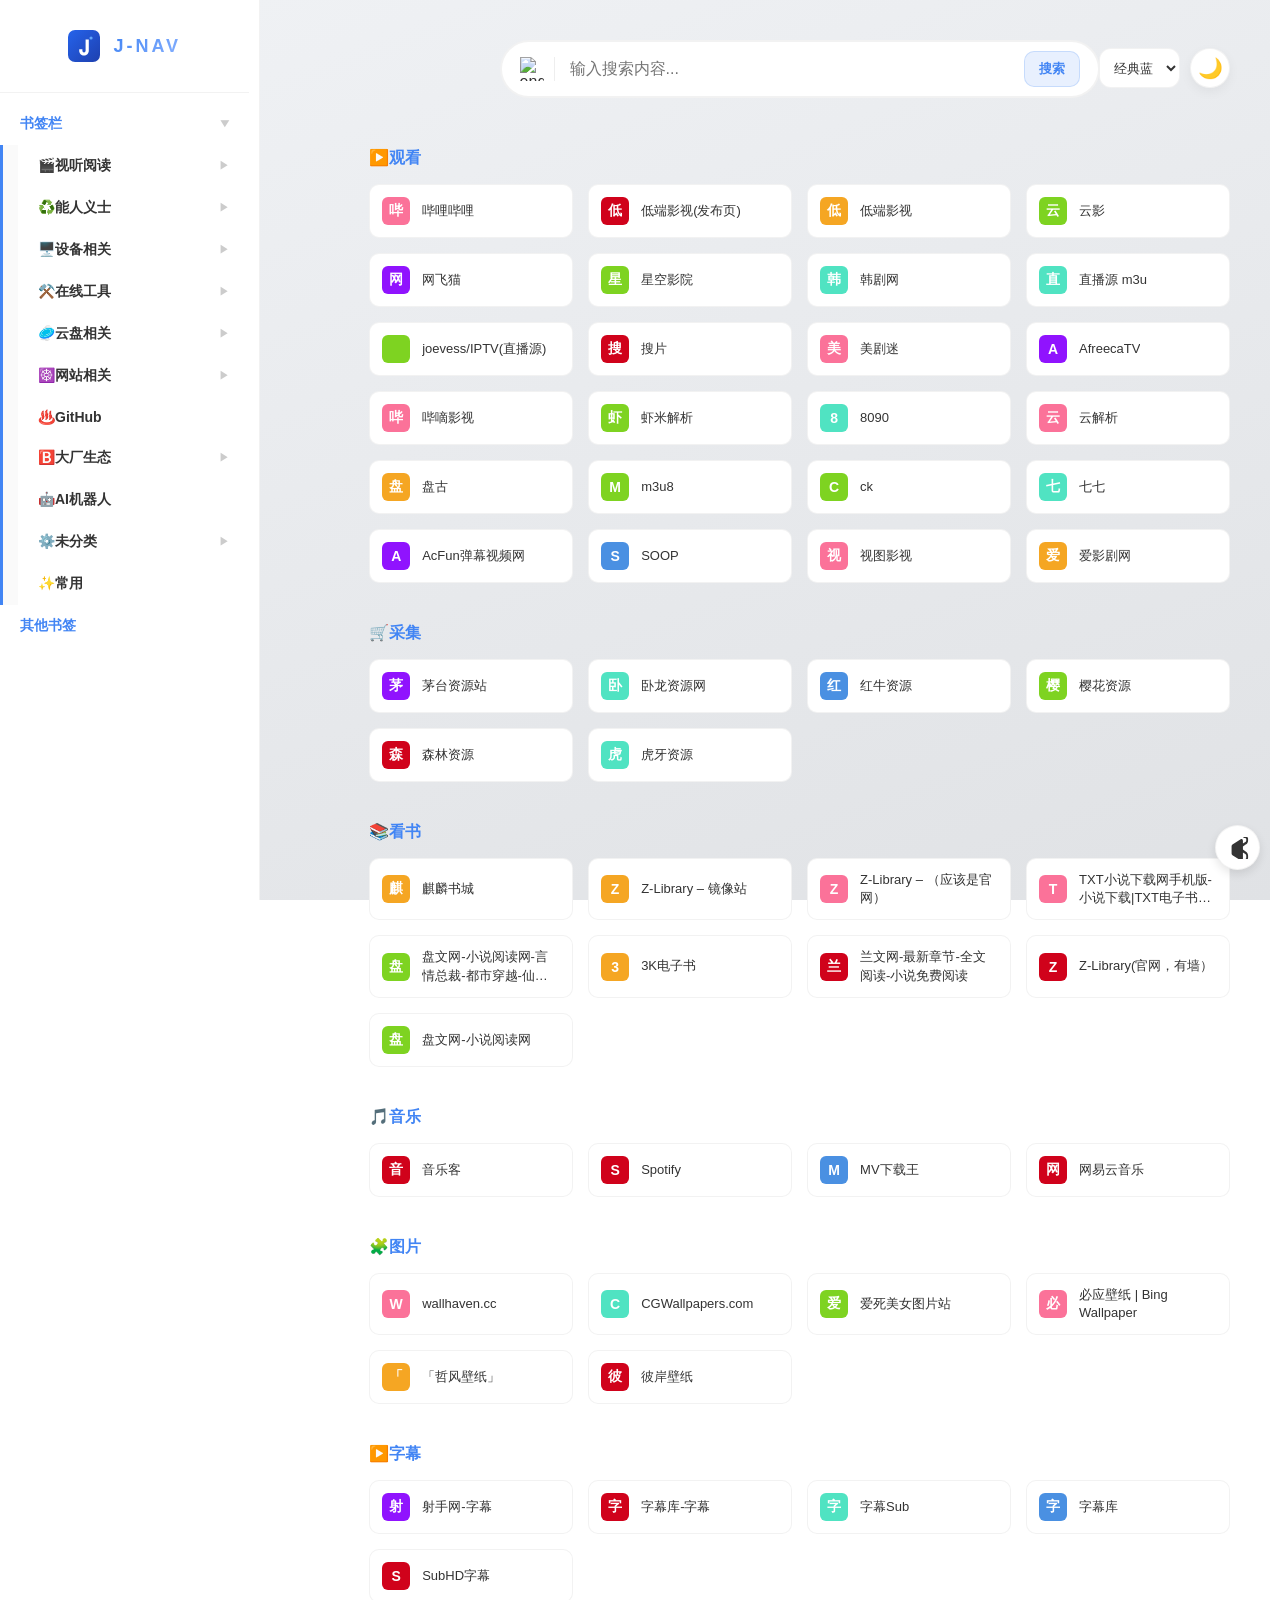
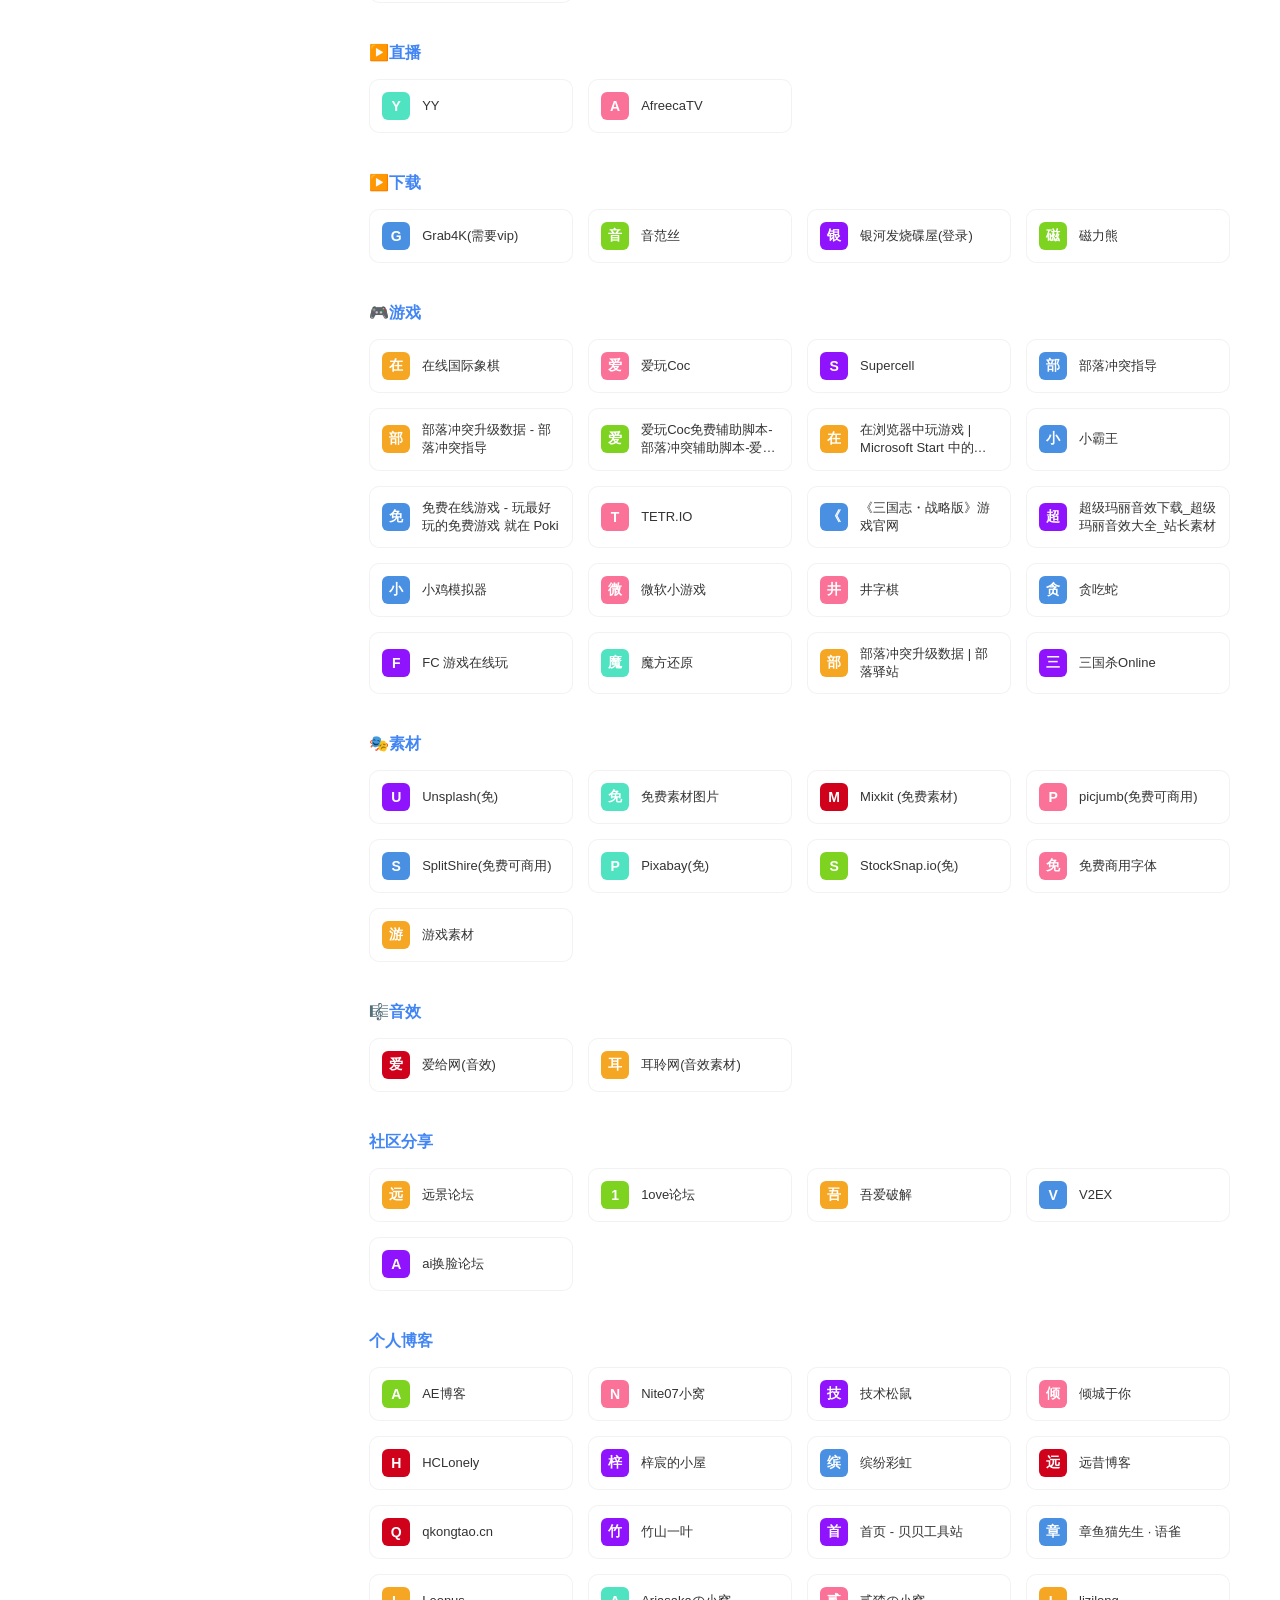
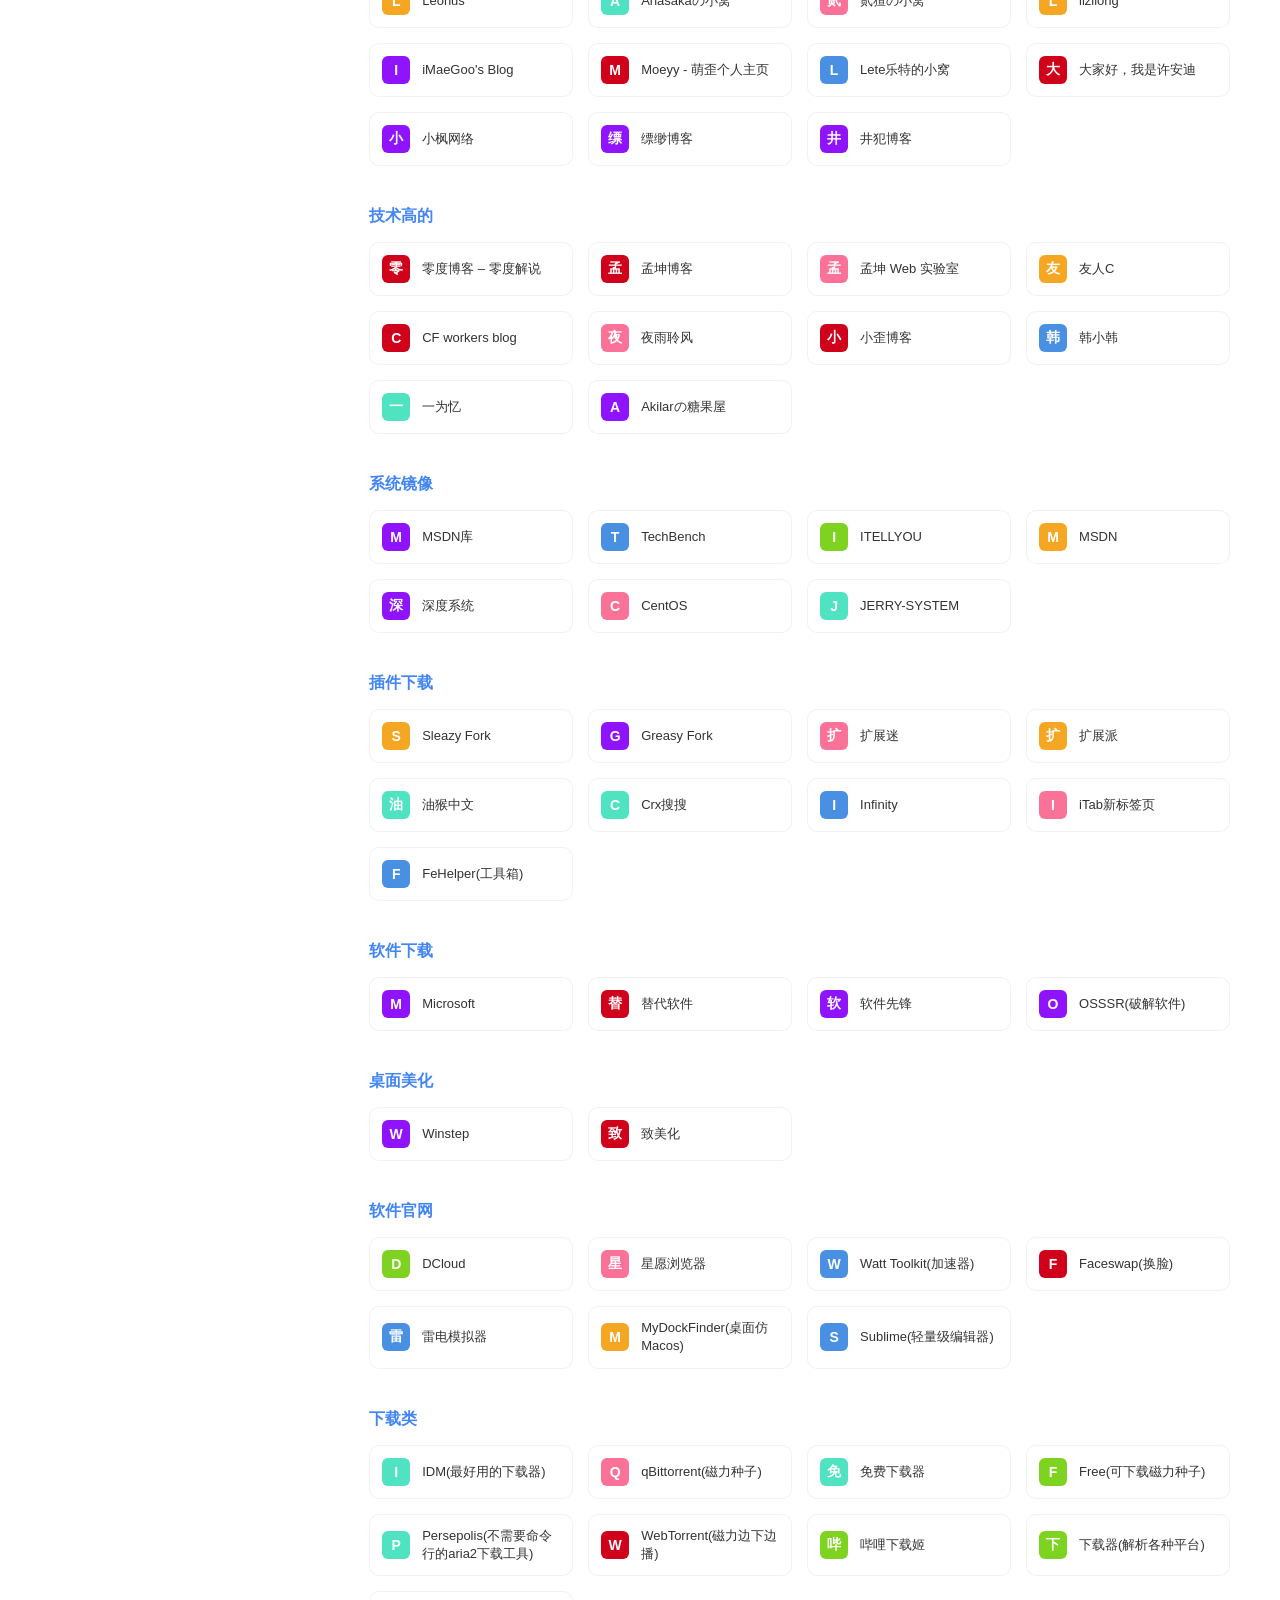
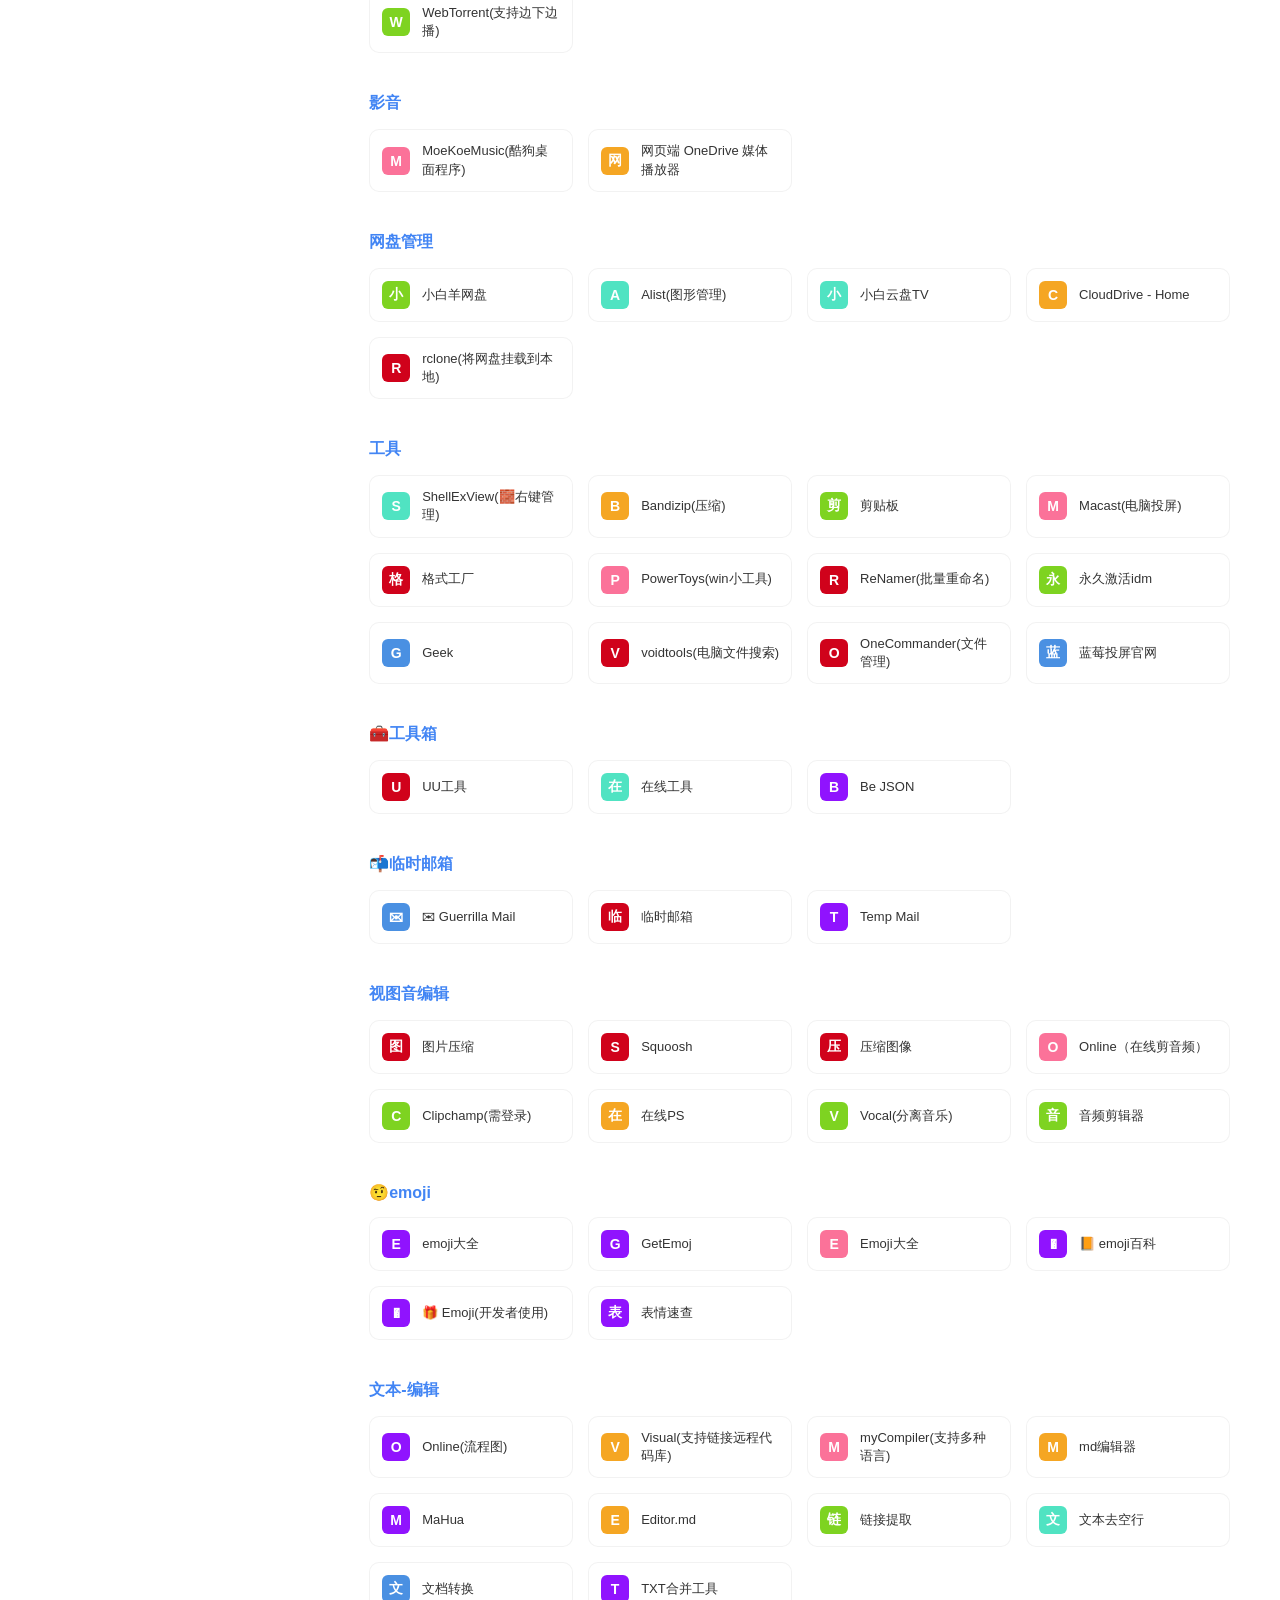
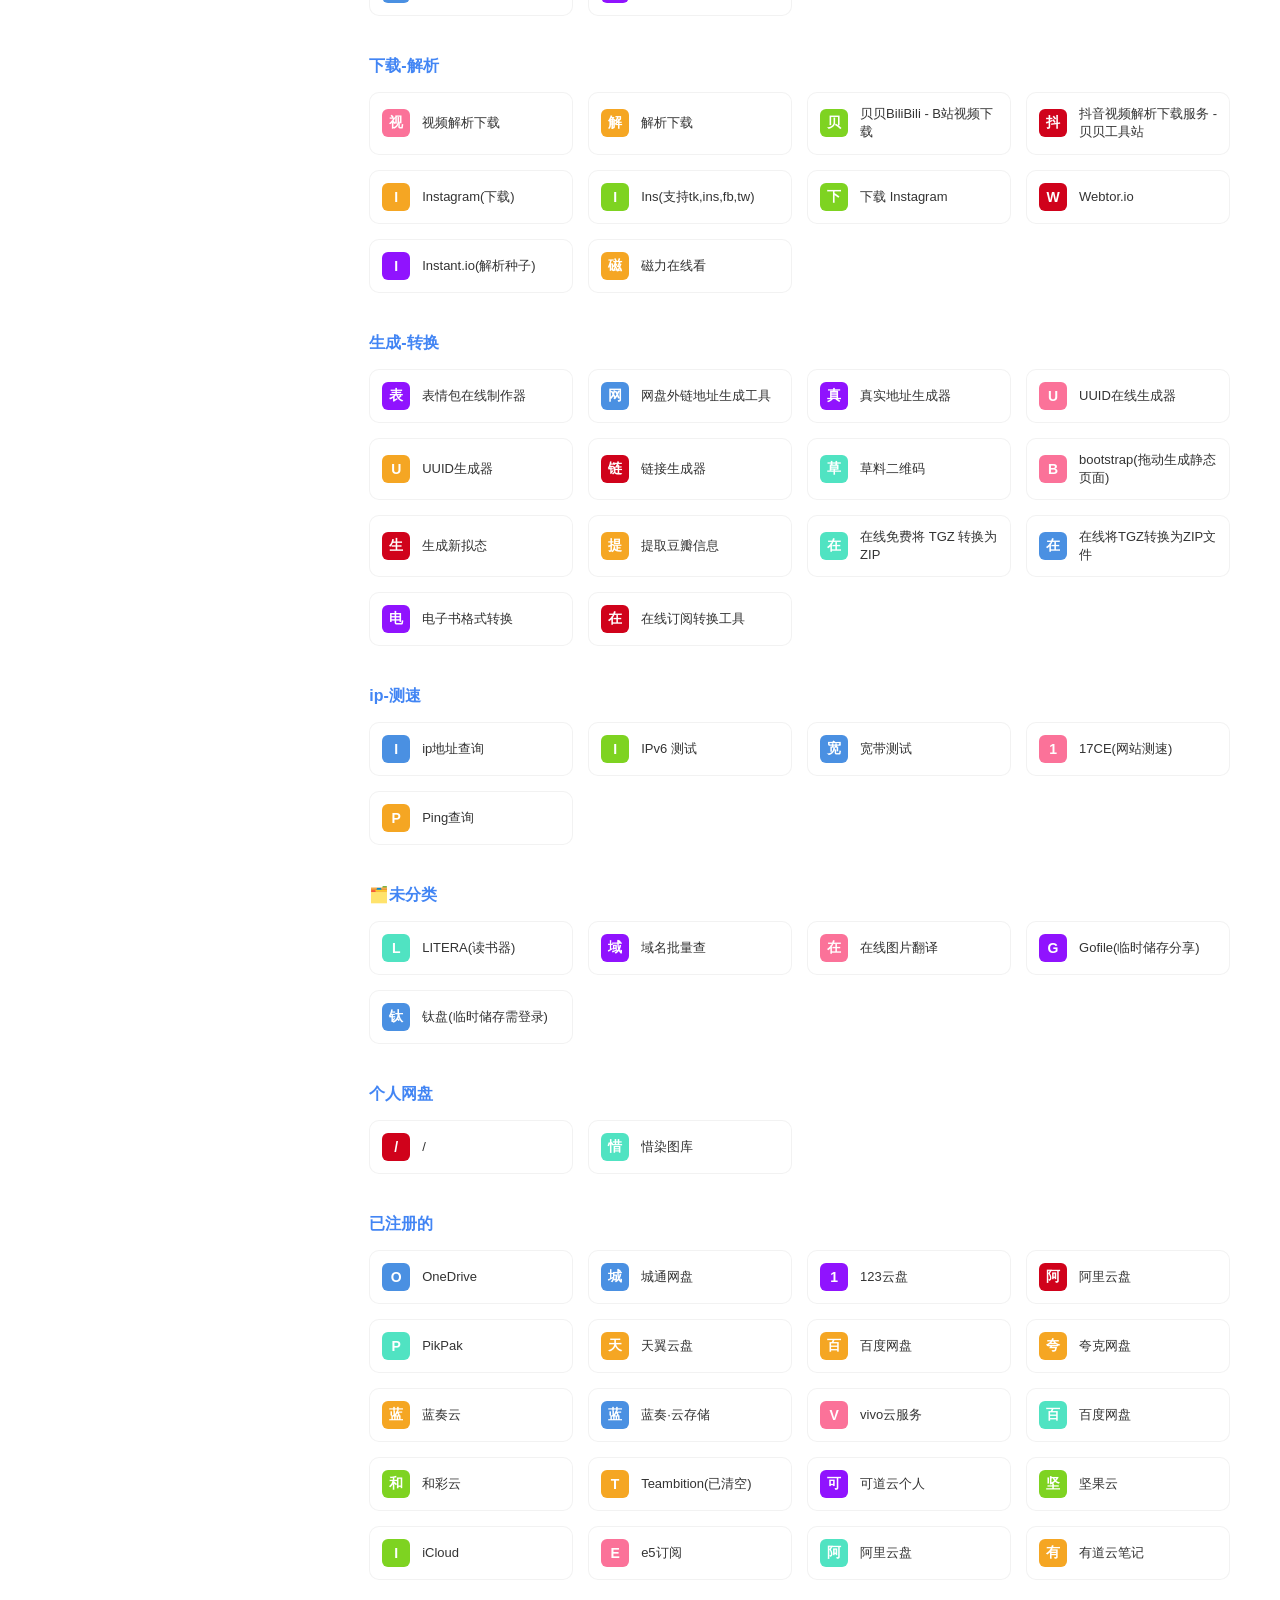
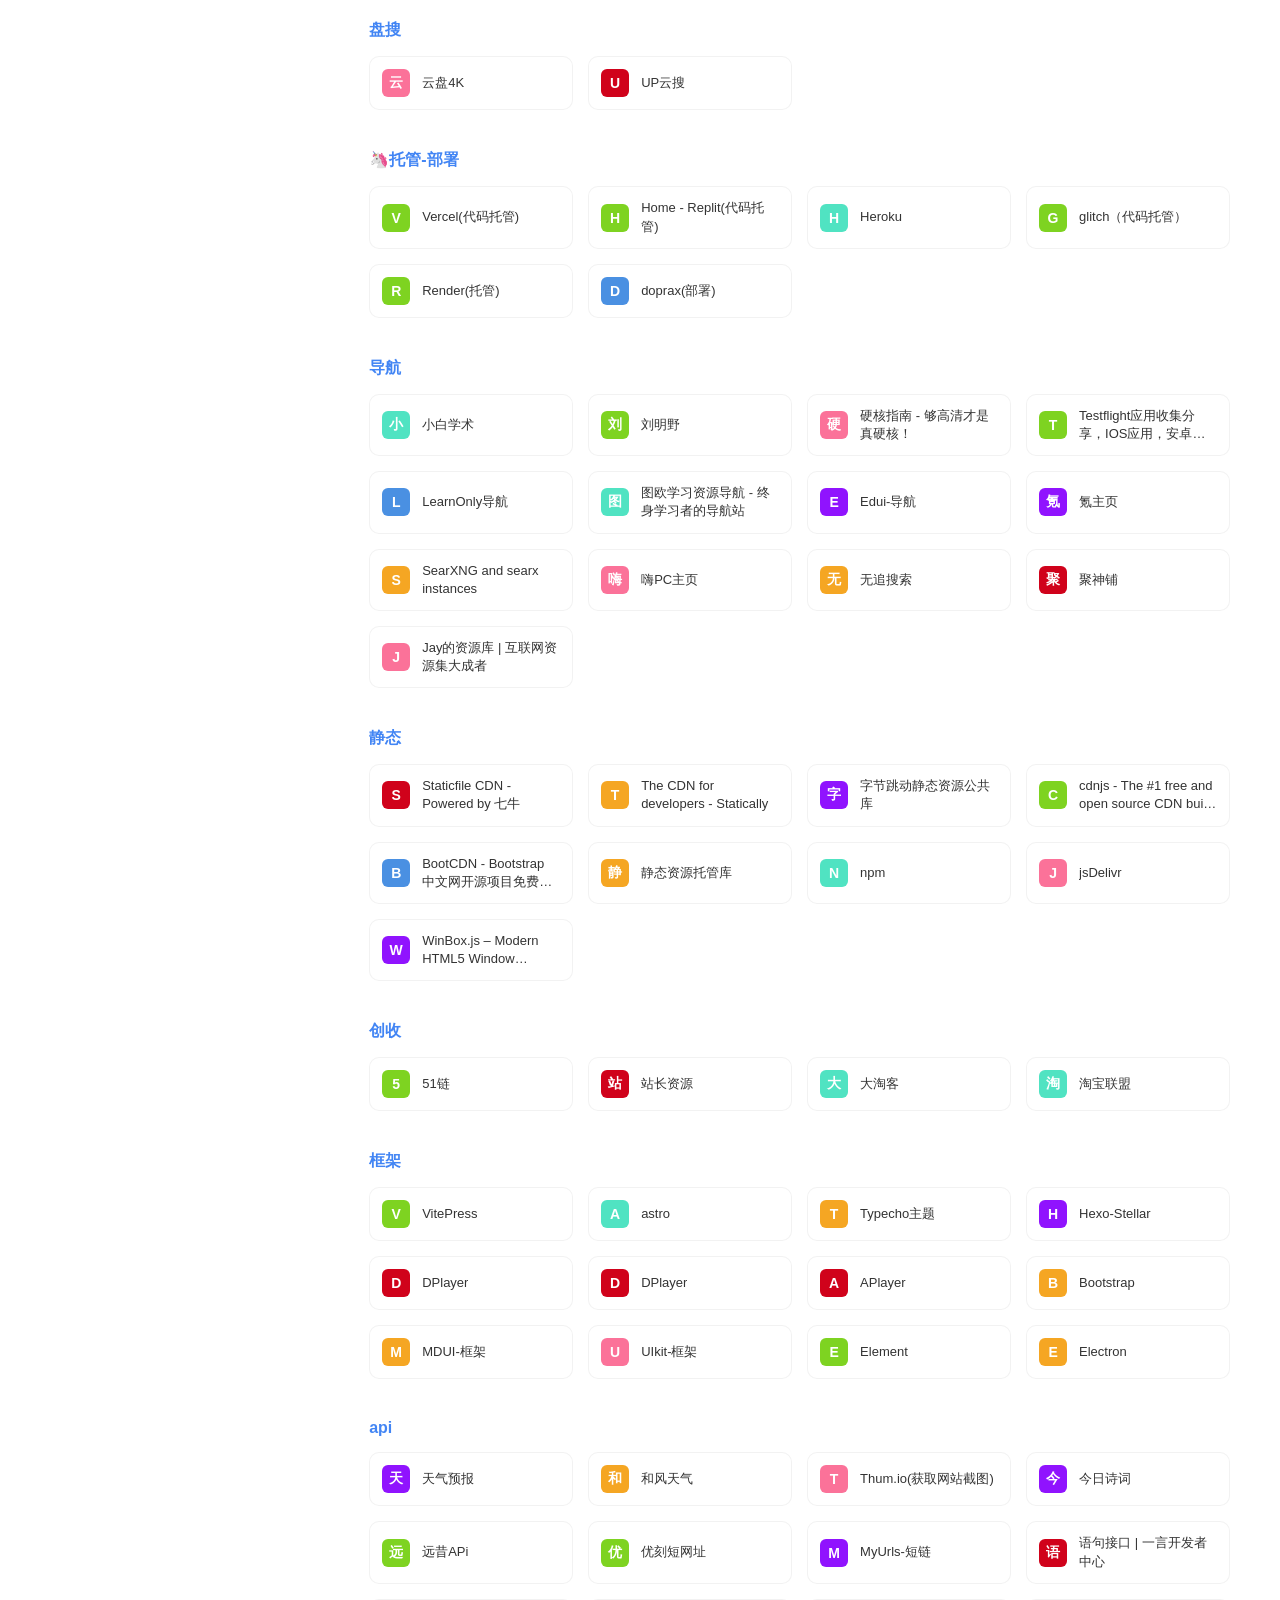
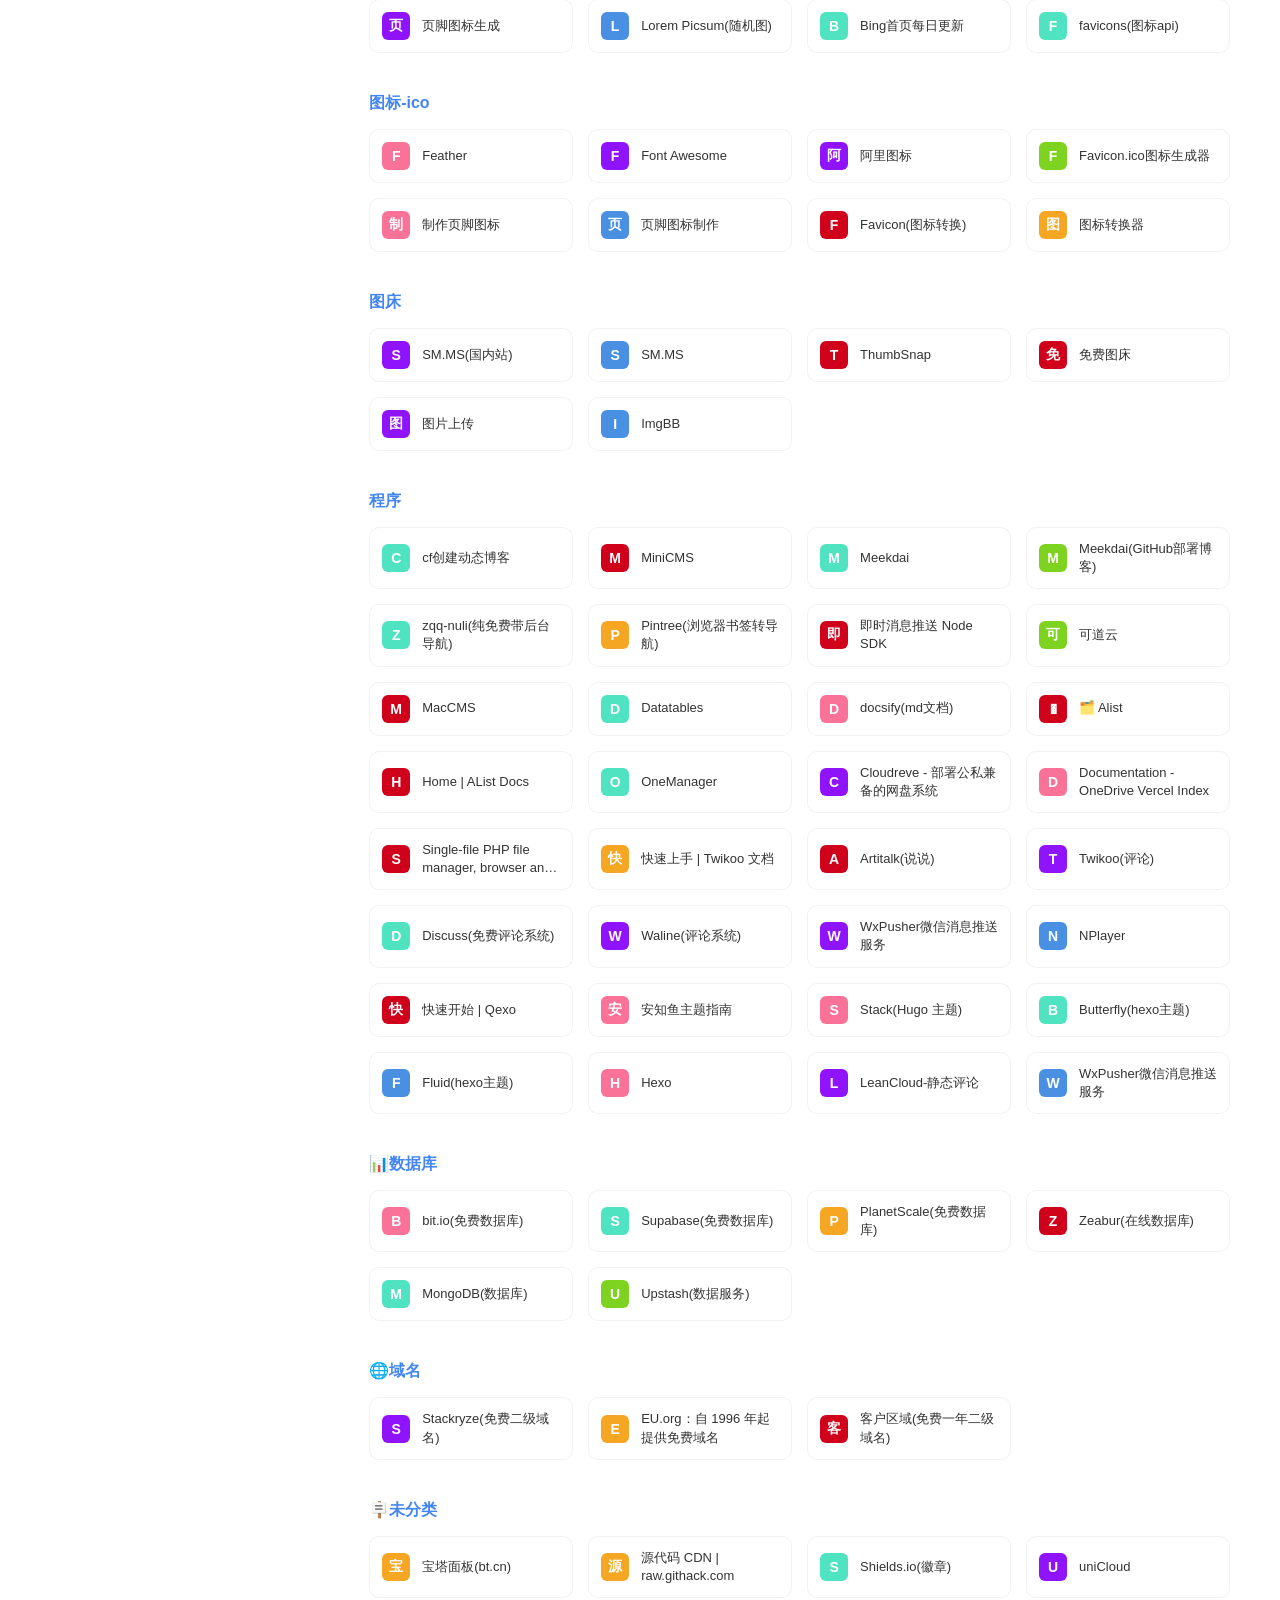
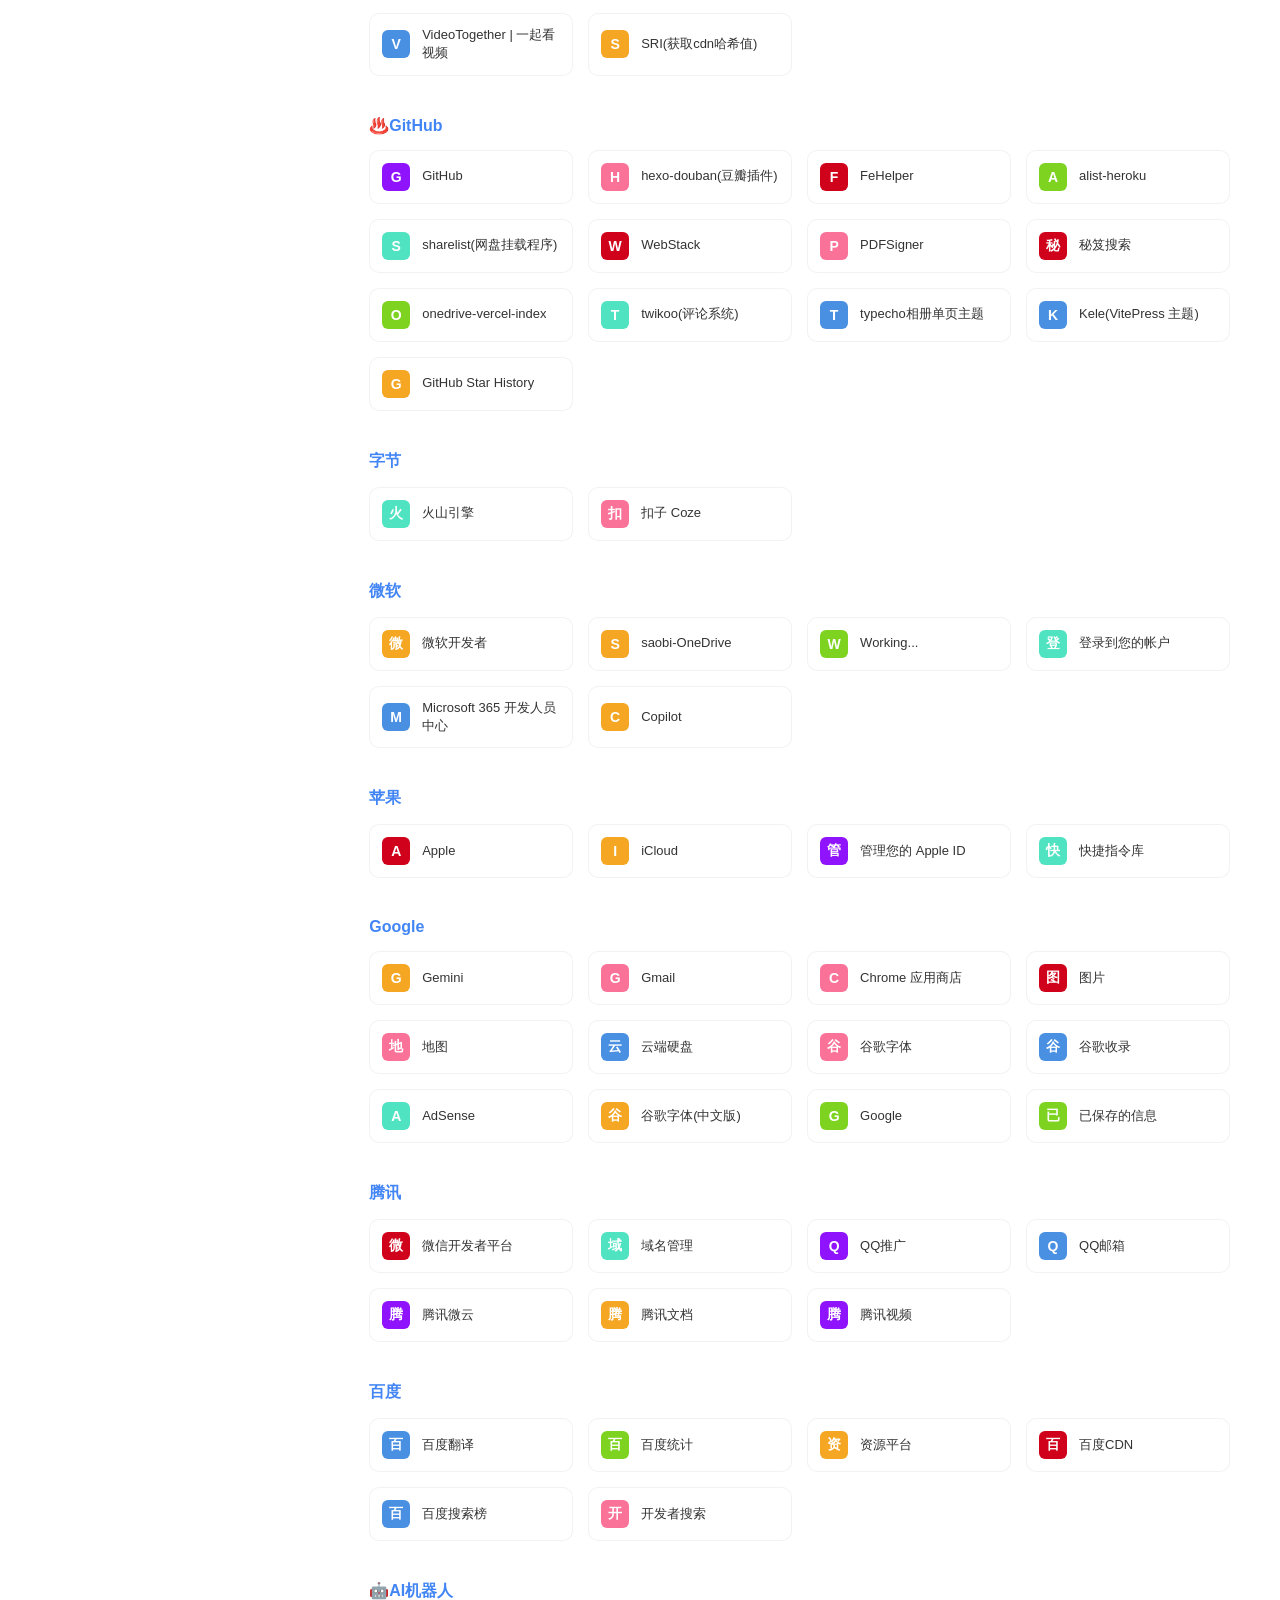
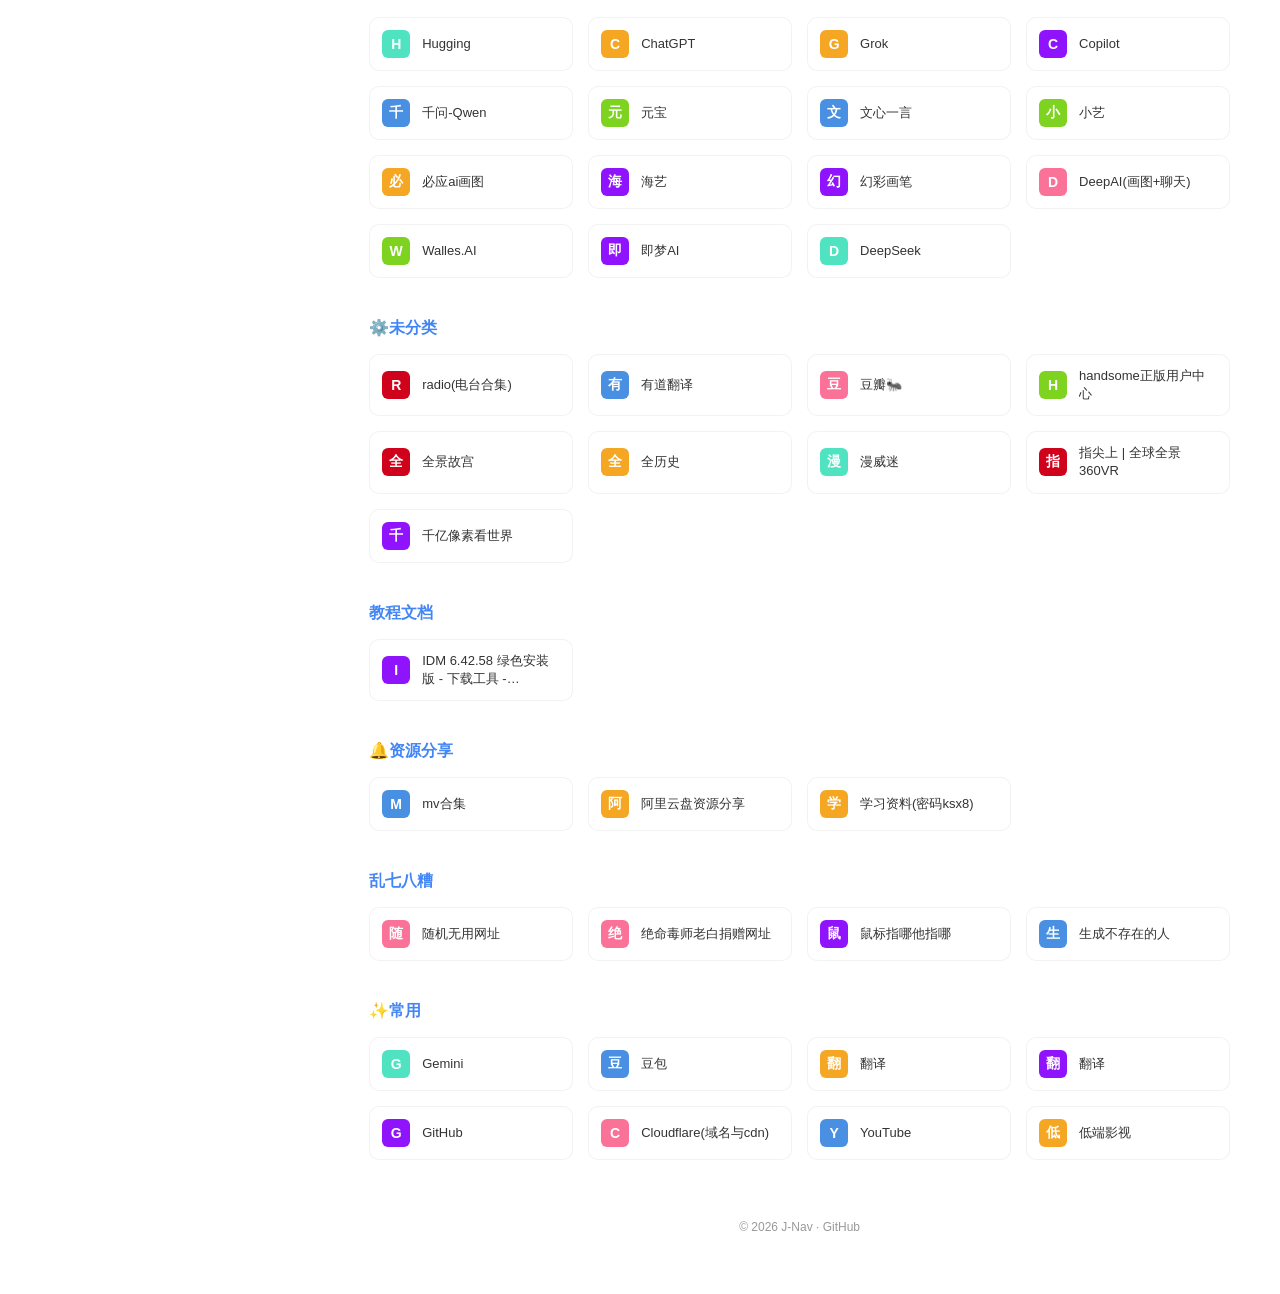
==== new.html @ 72b2b512 "giao" ====
<!DOCTYPE html>
<html lang="zh-CN">
<head>
    <meta charset="UTF-8">
    <meta name="viewport" content="width=device-width, initial-scale=1.0">
    <title>J-Nav | 极简导航</title>
    <link rel="preload" href="data.js" as="script">
    
    <link rel="icon" type="image/svg+xml" href="icons/logo.svg" />
    <link rel="apple-touch-icon" sizes="180x180" href="icons/apple-touch-icon.png" />
    <link rel="manifest" href="site.webmanifest" />
    <link rel="shortcut icon" href="icons/favicon.ico" />
    <meta name="theme-color" content="#f8f9fa" id="meta-theme-color">
				<meta property="og:type" content="website">
				<meta property="og:title" content="J-Nav 极简导航">
				<meta property="og:description" content="你的私人书签。">
				<meta property="og:image" content="https://8.828111.xyz/icons/logo.svg">
    <link rel="stylesheet" href="style.css">
				<script>
				    (function() {
				        const savedTheme = localStorage.getItem('theme');
				        const savedSkin = localStorage.getItem('skin') || 'classic';
				        const theme = savedTheme || (window.matchMedia('(prefers-color-scheme: dark)').matches ? 'dark' : 'light');
				        document.documentElement.setAttribute('data-theme', theme);
				        document.documentElement.setAttribute('data-skin', savedSkin);
				    })();
				</script>
</head>
<body>
	<div id="theme-mask"></div>
    <div class="mobile-header">
        <button id="menu-toggle" aria-label="切换菜单">☰</button>
        <div class="mobile-logo-box" id="back-to-top-mobile">
            <!-- <img src="icons/logo.svg" alt="Logo"> -->
            <span class="logo-text">J-Nav</span>
        </div>
    </div>

    <aside id="sidebar">
        <div class="logo-container">
            <img src="icons/logo.svg" class="logo-img" alt="Logo">
            <span class="logo-text">J-Nav</span>
        </div>
        <nav id="nav-list"></nav>
    </aside>

    <div id="sidebar-overlay"></div>

    <main id="main-content">
					<div class="top-actions">
					        <select id="skin-selector" class="skin-selector" aria-label="选择皮肤">
					            <option value="classic">经典蓝</option>
					            <option value="mint">薄荷绿</option>
					            <option value="sunset">落日橙</option>
					            <option value="lavender">薰衣草</option>
					        </select>
					        <button id="theme-toggle" class="theme-toggle" onclick="toggleTheme(event)">
					            <span id="theme-icon">🌙</span>
					        </button>
					    </div>
        <div class="search-wrapper">
            <div class="search-container">
                <div class="engine-selector" id="engine-selector">
                    <img src="icons/Google.svg" id="current-engine-icon" alt="engine">
                    <ul class="engine-list" id="engine-list">
                        <li data-url="https://www.google.com/search?q=" data-icon="icons/Google.svg">Google</li>
                        <li data-url="https://www.bing.com/search?q=" data-icon="icons/bing.svg">必应</li>
                        <li data-url="https://www.baidu.com/s?wd=" data-icon="icons/baidu.svg">百度</li>
                    </ul>
                </div>
                <input type="text" id="search-input" placeholder="输入搜索内容..." autocomplete="off">
                <button id="search-btn">搜索</button>
            </div>
        </div>

        <div id="nav-display"></div>

        <footer style="text-align: center; padding: 20px; color: #999; font-size: 12px;">
            © 2026 J-Nav · <a href="https://github.com/baidu8/J-Nav" target="_blank" style="color: #999; text-decoration: none;">GitHub</a>
        </footer>
    </main>


    <div id="back-to-top-pc" title="返回顶部">▲</div>
				<a href="index.html" id="nt-page-switcher" title="切换视图">
				    <svg viewBox="0 0 24 24" width="22" height="22">
				        <path fill="currentColor" d="M15 13H11V17M11 7V11M11 11H7M11 11H15M16.6211 2.52115C16.1422 2.15582 15.4609 2.12727 14.9534 2.4514L5.95342 8.19694C5.37121 8.56891 5 9.21326 5 9.90446V18.0955C5 18.7867 5.37121 19.4311 5.95342 19.8031L14.9534 25.5486C15.4609 25.8727 16.1422 25.8442 16.6211 25.4788C17.0999 25.1135 17.3789 24.5441 17.3789 24.0303V16.9045L20.0466 18.6041C20.6288 18.9761 21 19.6204 21 20.3116V22.5C21 23.3284 20.3284 24 19.5 24H18V26H19.5C21.433 26 23 24.433 23 22.5V20.3116C23 18.4556 22.0007 16.7118 20.3789 15.683L17.3789 13.7645V10.2355L20.3789 8.31698C22.0007 7.28822 23 5.5444 23 3.68838V1.5C23 0.671573 21.433 -1 19.5 -1H18V1H19.5C20.3284 1 21 1.67157 21 2.5V3.68838C21 4.37958 20.6288 5.02393 20.0466 5.3959L17.3789 7.09548V3.96967C17.3789 3.45588 17.0999 2.88648 16.6211 2.52115Z" />
				    </svg>
				</a>

    <div id="update-toast" class="toast-hidden">
        <span>发现新内容</span>
        <button onclick="location.reload()">刷新</button>
    </div>

    <script src="data.js"></script>
    <script src="script.js"></script>
</body>
</html>
---- style.css ----
/* 1. 变量定义层 - 全站色彩总控 */
:root {
    /* 亮色模式 */
    --bg-color: #f8f9fa;
    --card-bg: #ffffff;
    --text-main: #333333;
    --text-sub: #666666;
    --sidebar-bg: #ffffff;
    --sub-menu-bg: #fafafa;
    --border-color: rgba(0, 0, 0, 0.05);
    --hover-color: #f0f0f0;
    --input-bg: #ffffff;
    --sidebar-width: 260px;
    --primary-color: #4285f4;
    --primary-rgb: 66, 133, 244;
    --accent-color: #88b1ff;
    --header-height: 60px;
    --transition-speed: 0.3s;
				--bg-start-color: #f0f2f5;
				--bg-end-color: #e0e2e5;
    color-scheme: light;
    padding-top: env(safe-area-inset-top);
}


[data-skin="mint"] {
    --primary-color: #1fa67a;
    --primary-rgb: 31, 166, 122;
    --accent-color: #7edcb5;
    --bg-start-color: #eefaf5;
    --bg-end-color: #def3ea;
}

[data-skin="sunset"] {
    --primary-color: #e06a2f;
    --primary-rgb: 224, 106, 47;
    --accent-color: #ffb26a;
    --bg-start-color: #fff4ec;
    --bg-end-color: #ffe7d8;
}

[data-skin="lavender"] {
    --primary-color: #7b61d1;
    --primary-rgb: 123, 97, 209;
    --accent-color: #b79cf3;
    --bg-start-color: #f3efff;
    --bg-end-color: #e8e2ff;
}
[data-theme="dark"] {
    /* 暗黑模式适配 */
    --bg-color: #121212;
    --card-bg: #1e1e1e;
    --text-main: #e0e0e0;
    --text-sub: #aaaaaa;
    --sidebar-bg: #181818;
    --sub-menu-bg: #222222;
    --border-color: rgba(255, 255, 255, 0.1);
    --hover-color: #2c2c2c;
    --input-bg: #2a2a2a;
				--bg-start-color: #1a1a1a;
				--bg-end-color: #2a2a2a;
    color-scheme: dark;
}
/* 建议放在 [data-theme="dark"] 样式块的附近 */
[data-theme="dark"] img {
    filter: brightness(0.8) contrast(1.2);
    transition: filter 0.4s ease;
}
/* 修改 style.css 中的 #theme-mask */
#theme-mask {
    position: fixed;
    top: 0;
    left: 0;
    width: 100vw;
    height: 100vh;
    z-index: 99999;
    pointer-events: none;
    opacity: 0;
    transition: opacity 0.5s ease;
    background: linear-gradient(to bottom right, var(--mask-start), var(--mask-end));
				backdrop-filter: blur(8px); /* 新增：毛玻璃效果 */
				-webkit-backdrop-filter: blur(8px); /* 兼容 Safari */
}

/* 激活状态 */
#theme-mask.active {
    opacity: 1;
}
/* --- 全站滚动条美化 (Chrome, Edge, Safari) --- */
::-webkit-scrollbar {
    width: 8px;  /* 纵向滚动条宽度 */
    height: 8px; /* 横向滚动条高度 */
}

/* 滚动条轨道 */
::-webkit-scrollbar-track {
    background: transparent; 
}

/* 滚动条滑块 (Thumb) */
::-webkit-scrollbar-thumb {
    background: var(--border-color); /* 默认非常淡 */
    border-radius: 10px;
    border: 2px solid transparent; /* 技巧：用透明边框实现滑块与边缘的间隙 */
    background-clip: content-box;
}

/* 鼠标悬停在滚动条上时加深颜色 */
::-webkit-scrollbar-thumb:hover {
    background: var(--text-sub);
    background-clip: content-box;
}

/* --- 针对 Firefox 的兼容性设置 --- */
* {
    scrollbar-width: thin;           /* 变细 */
    scrollbar-color: rgba(0, 0, 0, 0.1) transparent; /* 滑块颜色 轨道颜色 */
}
/* 1. 基础重置与全局设置 */
* { box-sizing: border-box; margin: 0; padding: 0; }
html { scroll-behavior: smooth; overflow-x: hidden; height: 100%; scrollbar-gutter: stable;}
body { 
				font-family: -apple-system, BlinkMacSystemFont, "Segoe UI", Roboto, sans-serif;
    background: linear-gradient(160deg, var(--bg-start-color), var(--bg-end-color));
    background-attachment: fixed;
    display: flex; 
    color: var(--text-main);
				transition: background var(--transition-speed), color var(--transition-speed);
    width: 100%;
    min-height: 100%;
    overflow-x: hidden;
}

.theme-toggle {
    transition: transform 0.5s cubic-bezier(0.68, -0.55, 0.27, 1.55);
}

.theme-toggle:active {
    transform: scale(0.8) rotate(180deg);
}

.skin-selector {
    height: 40px;
    border-radius: 12px;
    border: 1px solid var(--border-color);
    background: var(--card-bg);
    color: var(--text-main);
    padding: 0 10px;
    font-size: 13px;
    cursor: pointer;
}

#theme-icon {
    font-size: 20px;
    display: inline-block;
    transition: all 0.5s;
}
body.no-scroll { overflow: hidden; }

/* 2. 遮罩层 - 只有手机端激活 */
#sidebar-overlay { 
    display: none; position: fixed; top: 0; left: 0; right: 0; bottom: 0; 
    background: rgba(0,0,0,0.4); z-index: 998; backdrop-filter: blur(2px);
}
/* 针对桌面安装版 PWA 的特殊处理 */
@media (display-mode: standalone) {
    body {
        /* 确保背景填充整个窗口，不留白边 */
        background-color: var(--bg-color);
        transition: background-color 0.3s ease;
    }
}

/* 3. 侧边栏整体 */
#sidebar { 
    width: var(--sidebar-width); height: 100vh; background: var(--sidebar-bg); 
    border-right: 1px solid var(--border-color); position: fixed; left: 0; top: 0; 
    overflow-y: auto; transition: transform var(--transition-speed) ease, background var(--transition-speed); z-index: 1104;
				/* --- 解决挤压核心代码 --- */
				overflow-y: auto;
				scrollbar-gutter: stable; /* 预留滚动条空间，防止内容跳动 */
}
.logo-container {
    display: flex; flex-direction: row; align-items: center; justify-content: center;
    padding: 30px 10px; gap: 12px; border-bottom: 1px solid var(--border-color); margin-bottom: 10px; background: var(--sidebar-bg);
}

.logo-img { width: 32px; height: 32px; object-fit: contain; }
.logo-text {
    font-size: 18px; /* 稍微缩小一点，更显精致 */
    font-weight: 800; /* 加粗，提升分量感 */
    letter-spacing: 3px; /* 关键：拉开字间距，瞬间有高级感 */
    text-transform: uppercase; /* 强制大写 */
    color: var(--text-main);
    
    /* 渐变文字效果（可选，非常吸睛） */
    background: linear-gradient(135deg, var(--primary-color), var(--accent-color));
    -webkit-background-clip: text;
    -webkit-text-fill-color: transparent;
    
    /* 加上平滑过渡，切换主题时颜色跟着走 */
    transition: all var(--transition-speed) ease;
    
    /* 消除视觉偏移：稍微向左修正 1.5px 以抵消最后一位字母的字间距 */
    margin-left: 1.5px; 
}
/* 4. 菜单样式 */
.nav-item { padding: 12px 20px; cursor: pointer; display: flex; align-items: center; justify-content: space-between; font-size: 14px; color: var(--text-sub); text-decoration: none; }
.nav-item:hover { background-color: var(--hover-color); color: var(--primary-color); }
.folder-header { font-weight: 600; background: var(--sidebar-bg); color: var(--text-main); }
.arrow { font-size: 10px; transition: transform var(--transition-speed); color: #ccc; }
/* 1. 重新定义子菜单容器，使用 Grid 实现平滑高度过渡 */
/* 外层容器：控制 Grid 轨道高度 */
.sub-menu {
    display: grid;
    grid-template-rows: 0fr; /* 默认闭合状态，高度占比为 0 */
    transition: grid-template-rows 0.5s ease-out; /* 针对网格行做动画 */
    overflow: hidden;
}

/* 当父级开启时，轨道高度变为 1 份比例 (即自动撑开) */
.folder-wrapper.open > .sub-menu {
    grid-template-rows: 1fr;
}

/* 内层容器：确保内容有最小高度，动画才不会“跳” */
.sub-menu-inner {
    min-height: 0;
    padding-left: 15px;
    /* 极浅的蓝色背景 */
    background-color: var(--sub-menu-bg); 
    /* 配合主色调的左边框 */
    border-left: 3px solid var(--primary-color); 
    border-radius: 0 8px 8px 0;
}
/* 当分类展开时，文字颜色加深，或者加粗 */
.folder-wrapper.open > .folder-header {
    color: var(--primary-color);
    font-weight: bold;
    background-color: var(--sidebar-bg); /* 保持标题背景纯白，与子菜单的灰色形成对比 */
}
/* 顺便优化一下箭头旋转，让它和卷轴同步 */
.folder-header .arrow {
    transition: transform 0.3s ease;
}
.folder-wrapper.open > .folder-header .arrow {
    transform: rotate(90deg);
}
/* 5. 主内容区 - 布局核心 */
#main-content { 
    margin-left: var(--sidebar-width); 
    flex: 1; 
    padding: 40px; 
    min-width: 0;
    display: flex;
    flex-direction: column;
    min-height: 100vh;
}

#nav-display { flex: 1; } /* 顶起 Footer */

/* 6. 搜索组件 */
.search-wrapper { display: flex; justify-content: center; margin-bottom: 50px; width: 100%; }
.search-container { 
    display: flex; align-items: center; background: var(--input-bg); 
    border: 2px solid var(--border-color); border-radius: 35px; 
    padding: 8px 18px; width: 100%; max-width: 600px;
}
#current-engine-icon {
    width: 24px;
    height: 24px;
    object-fit: contain;
    image-rendering: -webkit-optimize-contrast;
    flex-shrink: 0;
}
.search-container:focus-within { border-color: var(--primary-color); box-shadow: 0 8px 25px rgba(var(--primary-rgb), 0.22); }

/* 顺便优化一下 selector 的间距，让它更精致 */
.engine-selector {
    display: flex;
				position: relative;
				z-index: 1102; /* 确保高于搜索框和遮罩 */
    align-items: center;
    padding-right: 10px;
    margin-right: 5px;
    border-right: 1px solid #eee;
}
.engine-list { 
    position: absolute; top: 45px; left: -10px; background: var(--card-bg); 
    border: 1px solid var(--border-color); color: var(--text-main); border-radius: 12px; list-style: none; 
    display: none; width: 110px; box-shadow: 0 10px 25px rgba(0,0,0,0.3); z-index: 101;
}
.engine-list.show { display: block; animation: fadeIn 0.2s ease; }
.engine-list li { padding: 12px; font-size: 14px; display: flex; align-items: center; gap: 8px; cursor: pointer; }
.engine-list li:hover { background: #f8f9fa; border-radius: 10px; }

#search-input { color: var(--text-main); border: none; outline: none; padding: 10px; flex: 1; font-size: 16px; background: transparent; min-width: 0; }
#search-btn { background: rgba(var(--primary-rgb), 0.12); border: 1px solid rgba(var(--primary-rgb), 0.2); color: var(--primary-color); font-weight: 700; cursor: pointer; padding: 8px 14px; border-radius: 10px; transition: all 0.25s ease; }
#search-btn:hover { background: rgba(var(--primary-rgb), 0.2); transform: translateY(-1px); }

/* 7. 书签卡片 Grid */
.section { margin-bottom: 40px; scroll-margin-top: 20px; width: 100%; }
.section-title { font-size: 16px; margin-bottom: 15px; font-weight: 700; color: var(--primary-color); display: flex; align-items: center; gap: 8px; }
.grid { display: grid; grid-template-columns: repeat(auto-fill, minmax(180px, 1fr)); gap: 15px; width: 100%; }

.card { 
    background: var(--card-bg); padding: 12px; border-radius: 10px; 
    text-decoration: none; color: var(--text-main); display: flex; align-items: center; gap: 12px; 
    border: 1px solid var(--border-color);
				opacity: 0; /* 初始隐藏 */
				animation: fadeInUp 0.5s ease-out forwards; /* 应用动画 */
				/* animation-delay 会在 JS 中动态设置 */
}
/* 瀑布流入场动画的关键帧 */
@keyframes fadeInUp {
    from {
        opacity: 0;
        transform: translateY(20px); /* 从底部稍微向上滑入 */
    }
    to {
        opacity: 1;
        transform: translateY(0);
    }
}
.card:hover { transform: translateY(-3px); box-shadow: 0 8px 22px rgba(var(--primary-rgb), 0.18); border-color: var(--primary-color); }
.card span {
    display: -webkit-box;
    -webkit-box-orient: vertical;
    -webkit-line-clamp: 2; /* 允许显示两行 */
    overflow: hidden;
    font-size: 13px;
    line-height: 1.4;
    white-space: normal; /* 允许换行 */
}

/* 图标容器修复 */
.icon-container { 
    width: 28px; height: 28px; display: flex; align-items: center; justify-content: center; 
    border-radius: 6px; background: var(--hover-color); flex-shrink: 0; position: relative;
}
.favicon { width: 18px; height: 18px; opacity: 0; transition: opacity 0.3s; z-index: 2; }
.letter-icon { 
    position: absolute; width: 100%; height: 100%; 
    display: none; align-items: center; justify-content: center; /* 修复警告：必须配合 flex */
    font-size: 14px; font-weight: bold; color: #fff; z-index: 1;
}
.icon-container.no-icon .letter-icon { display: flex; } /* 修正为 flex 配合内容居中 */

/* 8. 交互组件 (返回顶部 & 更新提示) */
/* 修改原有的返回顶部，腾出位置 */
#back-to-top-pc { 
    /* 保持你原来的样式不变，只需改动 bottom */
    bottom: 85px !important; /* 上移，给切换按钮留出空间 */
    position: fixed; 
    right: 20px; 
    width: 45px; 
    height: 45px; 
    background: var(--card-bg); 
    border: 1px solid var(--border-color); 
    color: var(--text-main); 
    border-radius: 50%; 
    display: none; 
    align-items: center; 
    justify-content: center; 
    cursor: pointer; 
    box-shadow: 0 4px 10px rgba(0,0,0,0.1); 
    z-index: 9999; 
    transition: all 0.2s;
    backdrop-filter: blur(10px); /* 建议加上，风格更统一 */
}

/* 新增切换按钮样式 */
#nt-page-switcher {
    position: fixed;
    bottom: 30px; /* 占据原来返回顶部的底部位置 */
    right: 20px;
    width: 45px;
    height: 45px;
    background: var(--card-bg);
    border: 1px solid var(--border-color);
    color: var(--text-main);
    border-radius: 50%;
    display: flex;
    align-items: center;
    justify-content: center;
    cursor: pointer;
    box-shadow: 0 4px 10px rgba(0,0,0,0.1);
    z-index: 9999;
    transition: all 0.3s cubic-bezier(0.4, 0, 0.2, 1);
    backdrop-filter: blur(10px);
    text-decoration: none;
}

#nt-page-switcher:hover {
    transform: translateY(-3px);
    background: var(--text-main);
    color: var(--card-bg);
    box-shadow: 0 6px 15px rgba(0,0,0,0.15);
}

/* 移动端适配 */
@media (max-width: 768px) {
    #back-to-top-pc {
        bottom: 130px !important; /* 手机端两个按钮都往上挪，避开系统条 */
        right: 15px;
        width: 40px;
        height: 40px;
    }
    #nt-page-switcher {
        bottom: 80px; 
        right: 15px;
        width: 40px;
        height: 40px;
    }
}
#back-to-top-pc:hover { transform: scale(1.1); background: #f0f0f0; }


/* 9. 响应式布局 */
@media (max-width: 768px) {
    .mobile-header { 
        display: flex; position: fixed; top: 0; left: 0; right: 0;
        height: var(--header-height); background: var(--sidebar-bg); border-bottom: 1px solid var(--border-color);
        align-items: center; justify-content: center; padding: 0 15px; z-index: 1103;
    }
    #menu-toggle {
        position: absolute; left: 15px; background: var(--primary-color); color: white; border: none;
        width: 36px; height: 36px; border-radius: 6px; font-size: 20px;
        display: flex; align-items: center; justify-content: center; cursor: pointer;
    }
    .mobile-logo-box { display: flex; align-items: center; gap: 8px; cursor: pointer; }
    .mobile-logo-box img { height: 26px; }

    #sidebar { transform: translateX(-100%); }
    #sidebar.open { transform: translateX(0); box-shadow: 10px 0 30px rgba(0,0,0,0.1); }
    #sidebar.open ~ #sidebar-overlay { display: block; }
    
    #main-content { margin-left: 0; padding: calc(var(--header-height) + 20px) 15px 20px; }
    .grid { grid-template-columns: 1fr 1fr !important; gap: 10px; }
    .search-wrapper { margin-bottom: 30px; }
}
@keyframes fadeIn { from { opacity: 0; transform: translateY(-10px); } to { opacity: 1; transform: translateY(0); } }

/* --- 更新提示气泡 (Toast) --- */
#update-toast {
    /* 1. 定位与层级 */
    position: fixed;
    bottom: 30px;
    left: 50%;
    transform: translateX(-50%);
    z-index: 10001;

    /* 2. 视觉造型：胶囊、深色半透明、毛玻璃 */
    display: flex;
    align-items: center;
    gap: 15px;
    padding: 10px 20px;
    border-radius: 50px;
    background: rgba(30, 30, 30, 0.95);
    backdrop-filter: blur(8px);
    -webkit-backdrop-filter: blur(8px); /* 兼容 Safari */
    color: white;
    font-size: 14px;
    
    /* 3. 边框与阴影 */
    border: 1px solid rgba(255, 255, 255, 0.1);
    box-shadow: 0 8px 24px rgba(0, 0, 0, 0.2);

    /* 4. 入场/退场动画：带点弹性的曲线 */
    transition: all 0.5s cubic-bezier(0.18, 0.89, 0.32, 1.28);
}
/* 隐藏状态 */
.toast-hidden {
    bottom: -100px !important;
    opacity: 0;
    pointer-events: none; /* 隐藏时不可点 */
}
/* 气泡内的文字 */
#update-toast span {
    letter-spacing: 0.5px;
    font-weight: 500;
}
/* 刷新按钮 */
#update-toast button {
    background: var(--primary-color, #4285f4);
    color: white;
    border: none;
    padding: 5px 14px;
    border-radius: 20px;
    cursor: pointer;
    font-size: 12px;
    font-weight: 600;
    transition: transform 0.2s, background 0.2s;
}
/* 按钮交互效果 */
#update-toast button:hover {
    transform: scale(1.05);
    filter: brightness(1.1);
}
#update-toast button:active {
    transform: scale(0.95);
}
/* --- 顶部功能区通用样式 --- */
.top-actions {
    position: absolute; /* 相对于 main-content 定位 */
    z-index: 1001;
    display: flex;
    align-items: center;
    gap: 10px;
}

.theme-toggle {
    background: var(--card-bg);
    border: 1px solid var(--border-color);
    width: 40px;
    height: 40px;
    border-radius: 50%;
    cursor: pointer;
    display: flex;
    align-items: center;
    justify-content: center;
    box-shadow: 0 4px 12px rgba(0,0,0,0.05);
    transition: all 0.3s ease;
}

/* 电脑端定位：放在搜索框右侧水平线上 */
@media (min-width: 769px) {
    .top-actions {
        top: 48px;  /* 调整这个值，让它和搜索框对齐 */
        right: 40px; /* 距离右边距 */
    }
}

/* 手机端定位：放在顶部白条右侧 (对应 image_0e1245.png) */
@media (max-width: 768px) {
    .top-actions {
        position: fixed; /* 手机端需要固定在顶部条上 */
        top: 10px;      /* 对应顶部白条的高度中间 */
        right: 15px;    /* 靠右显示 */
        z-index: 10001;  /* 确保在所有元素最上方 */
    }
    
    .theme-toggle {
    background: var(--primary-color); /* 统一使用主色调背景 */
    color: white; /* 图标颜色 */
    border: none;
    width: 36px; /* 统一尺寸 */
    height: 36px;
    border-radius: 6px; /* 统一圆角，和 #menu-toggle 一致 */
    cursor: pointer;
    display: flex;
    align-items: center;
    justify-content: center;
    font-size: 20px;
    transition: all 0.3s ease;
    box-shadow: none; /* 去掉多余阴影 */
    }

    .skin-selector {
        height: 36px;
        border-radius: 8px;
        background: var(--card-bg);
    }

}
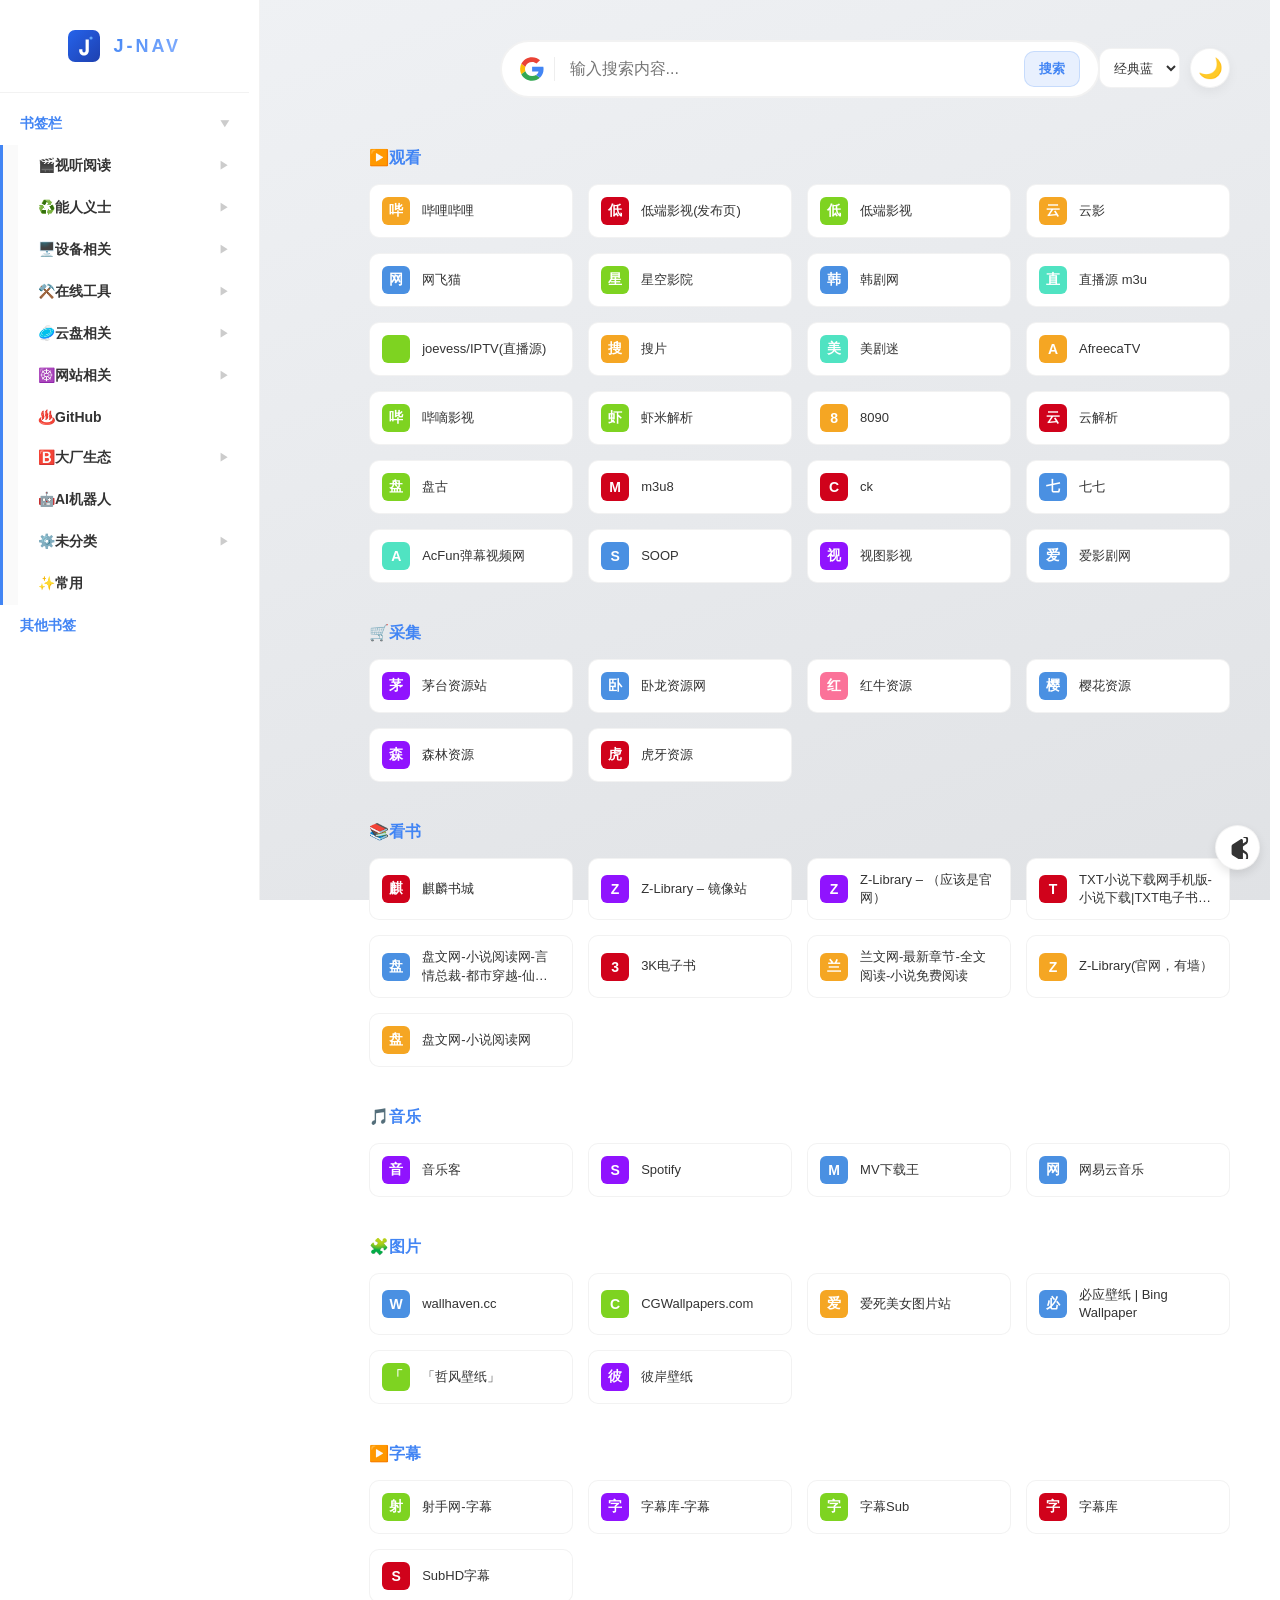
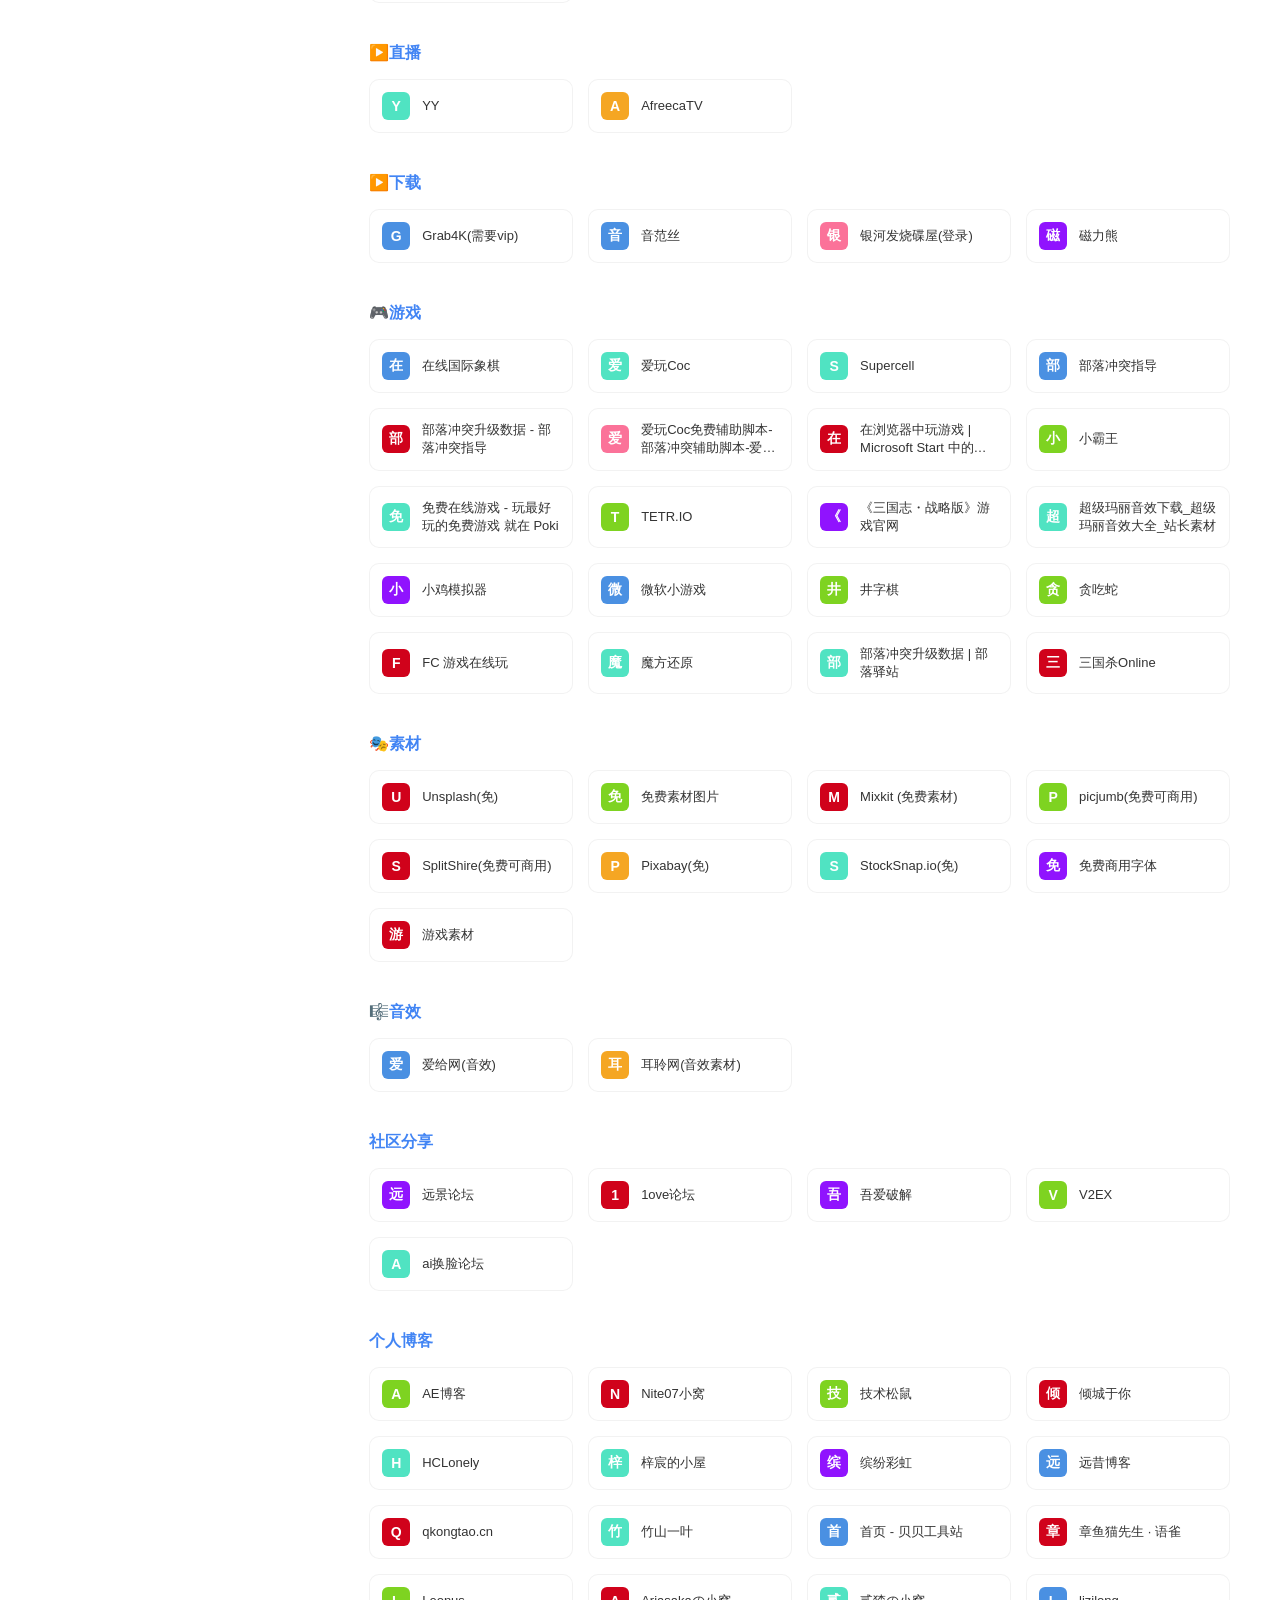
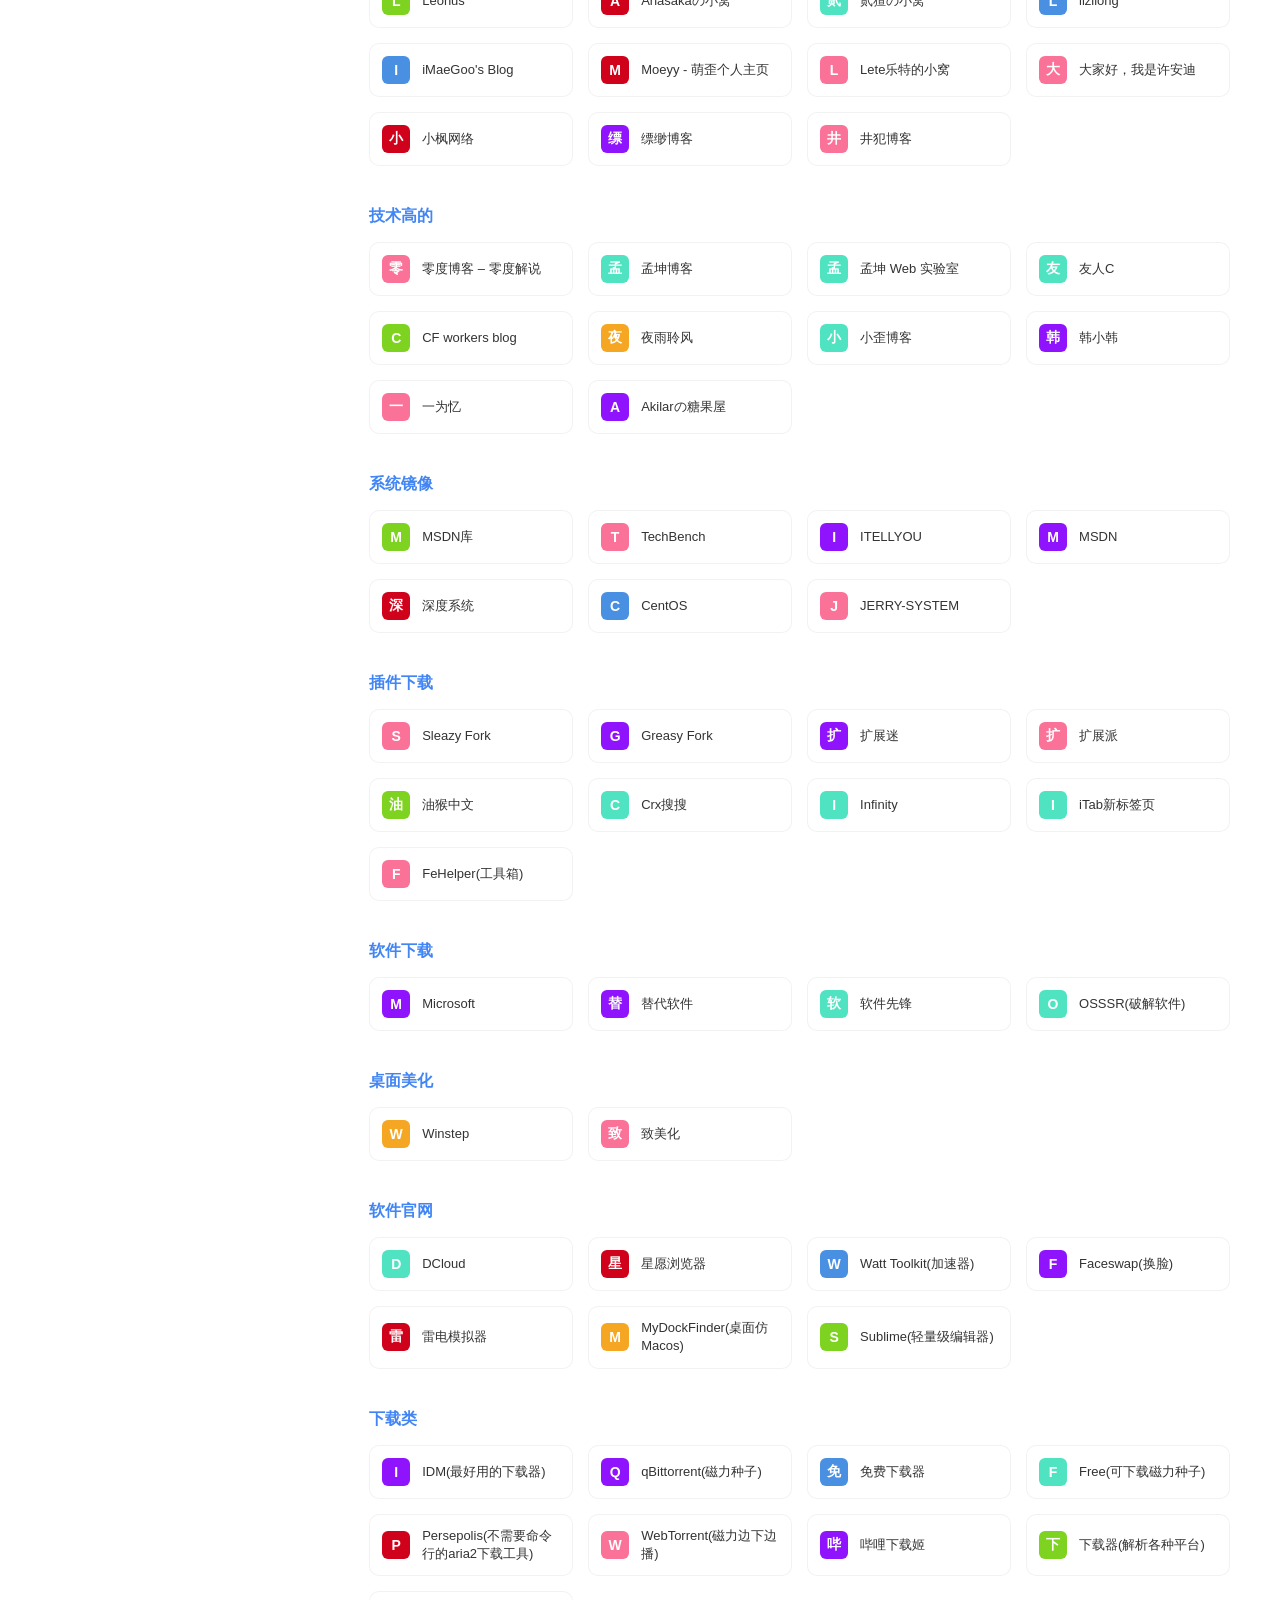
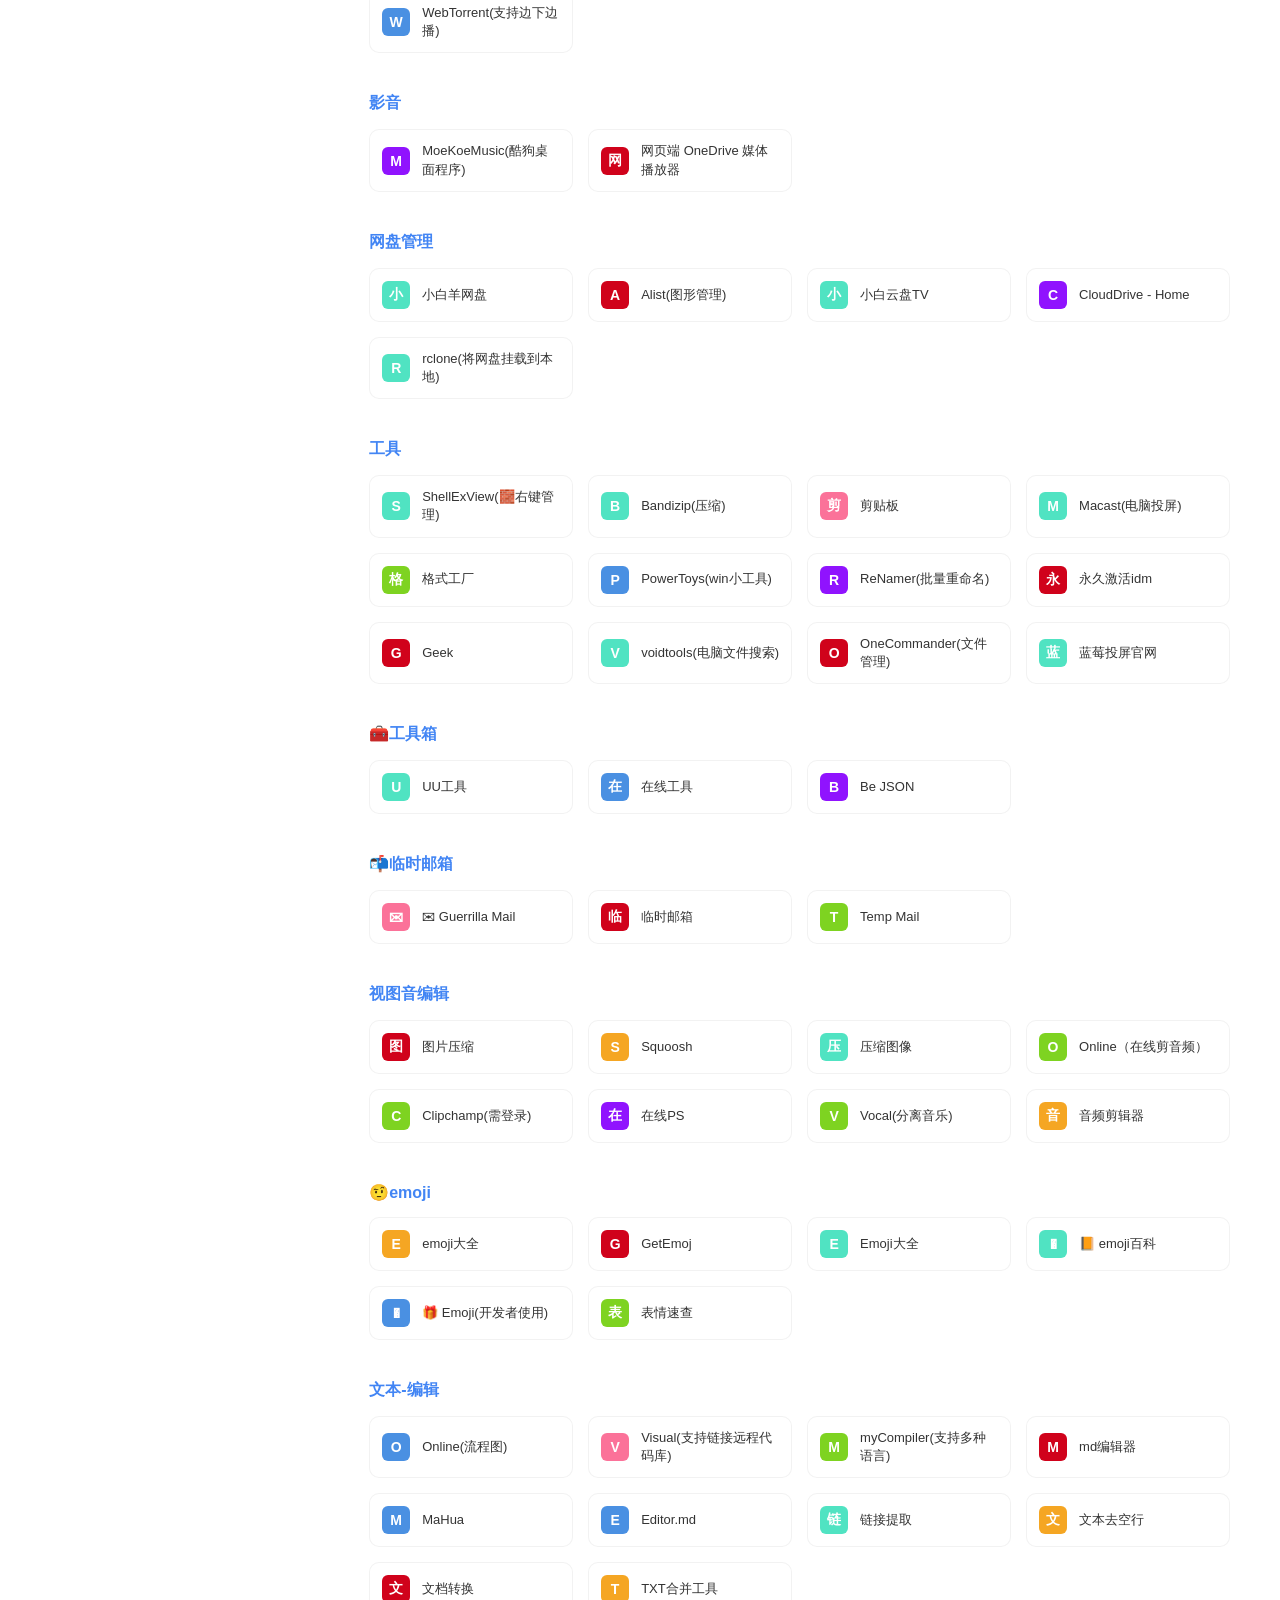
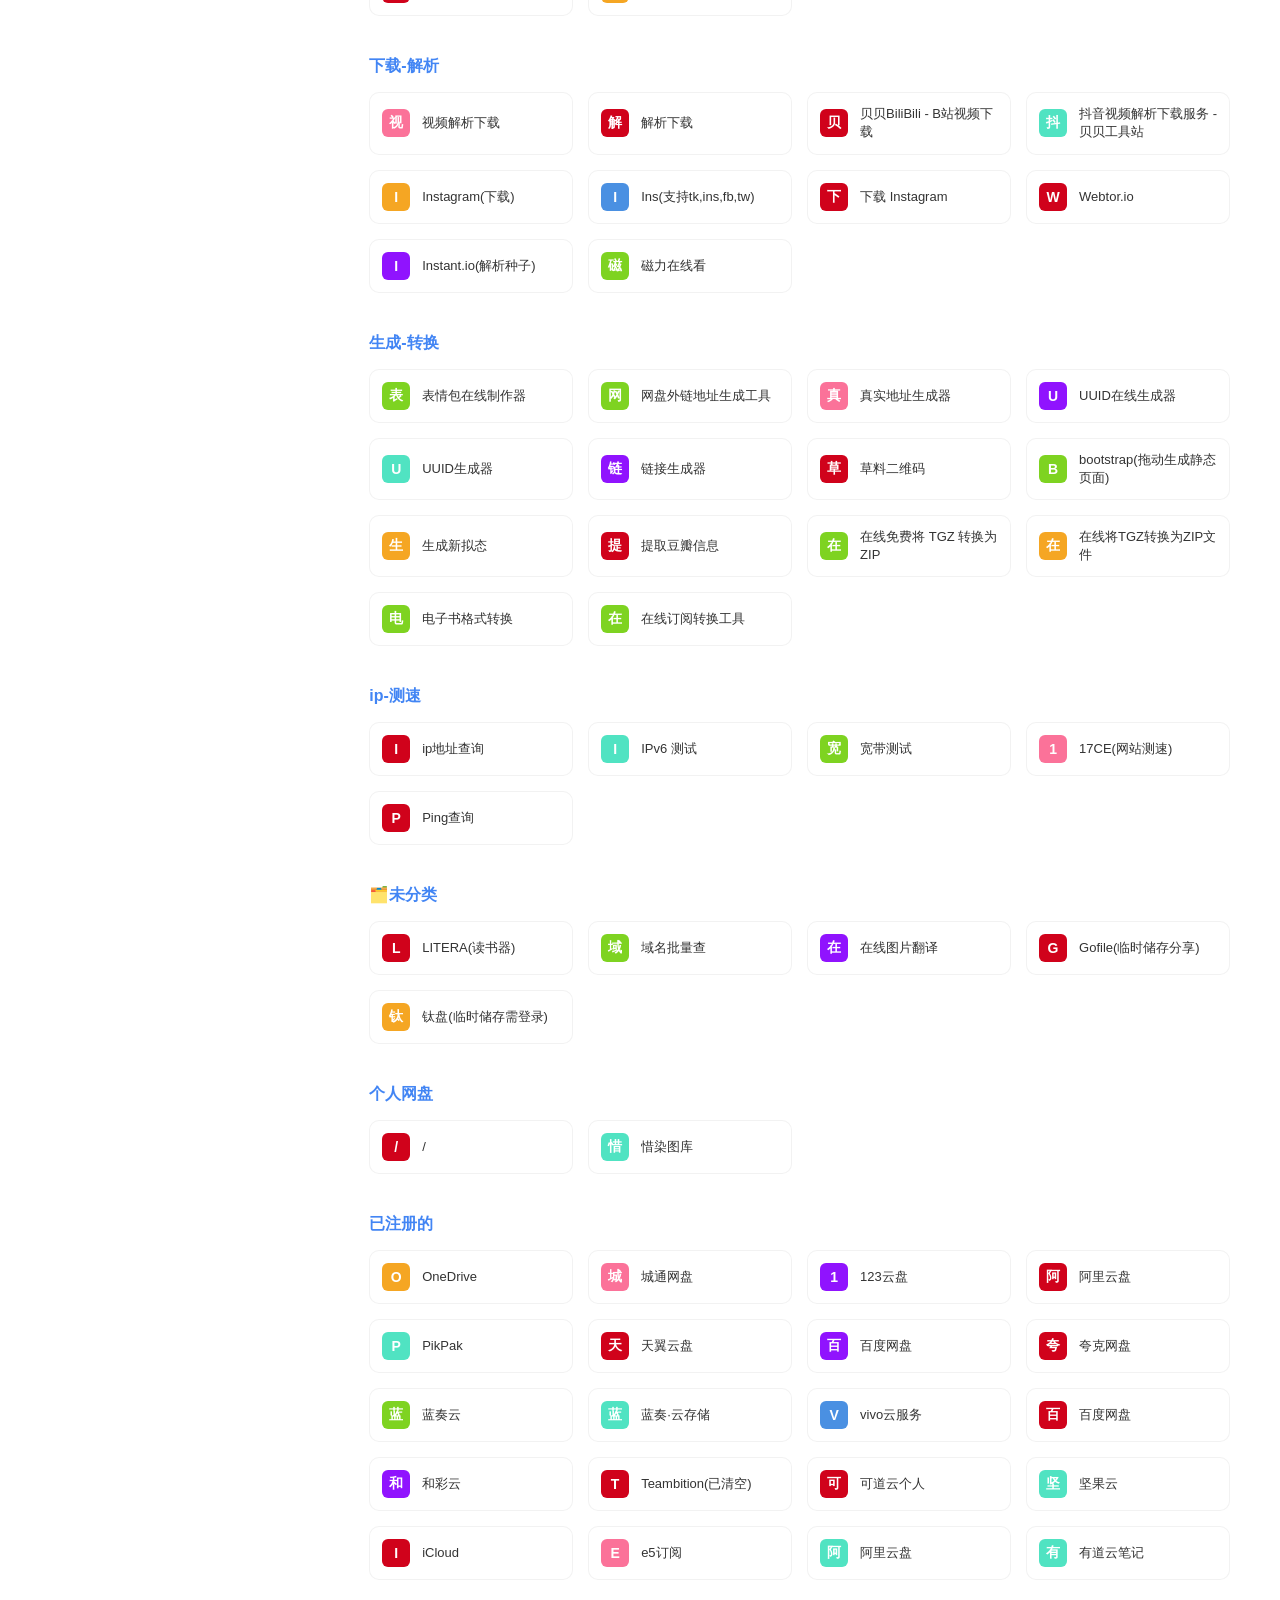
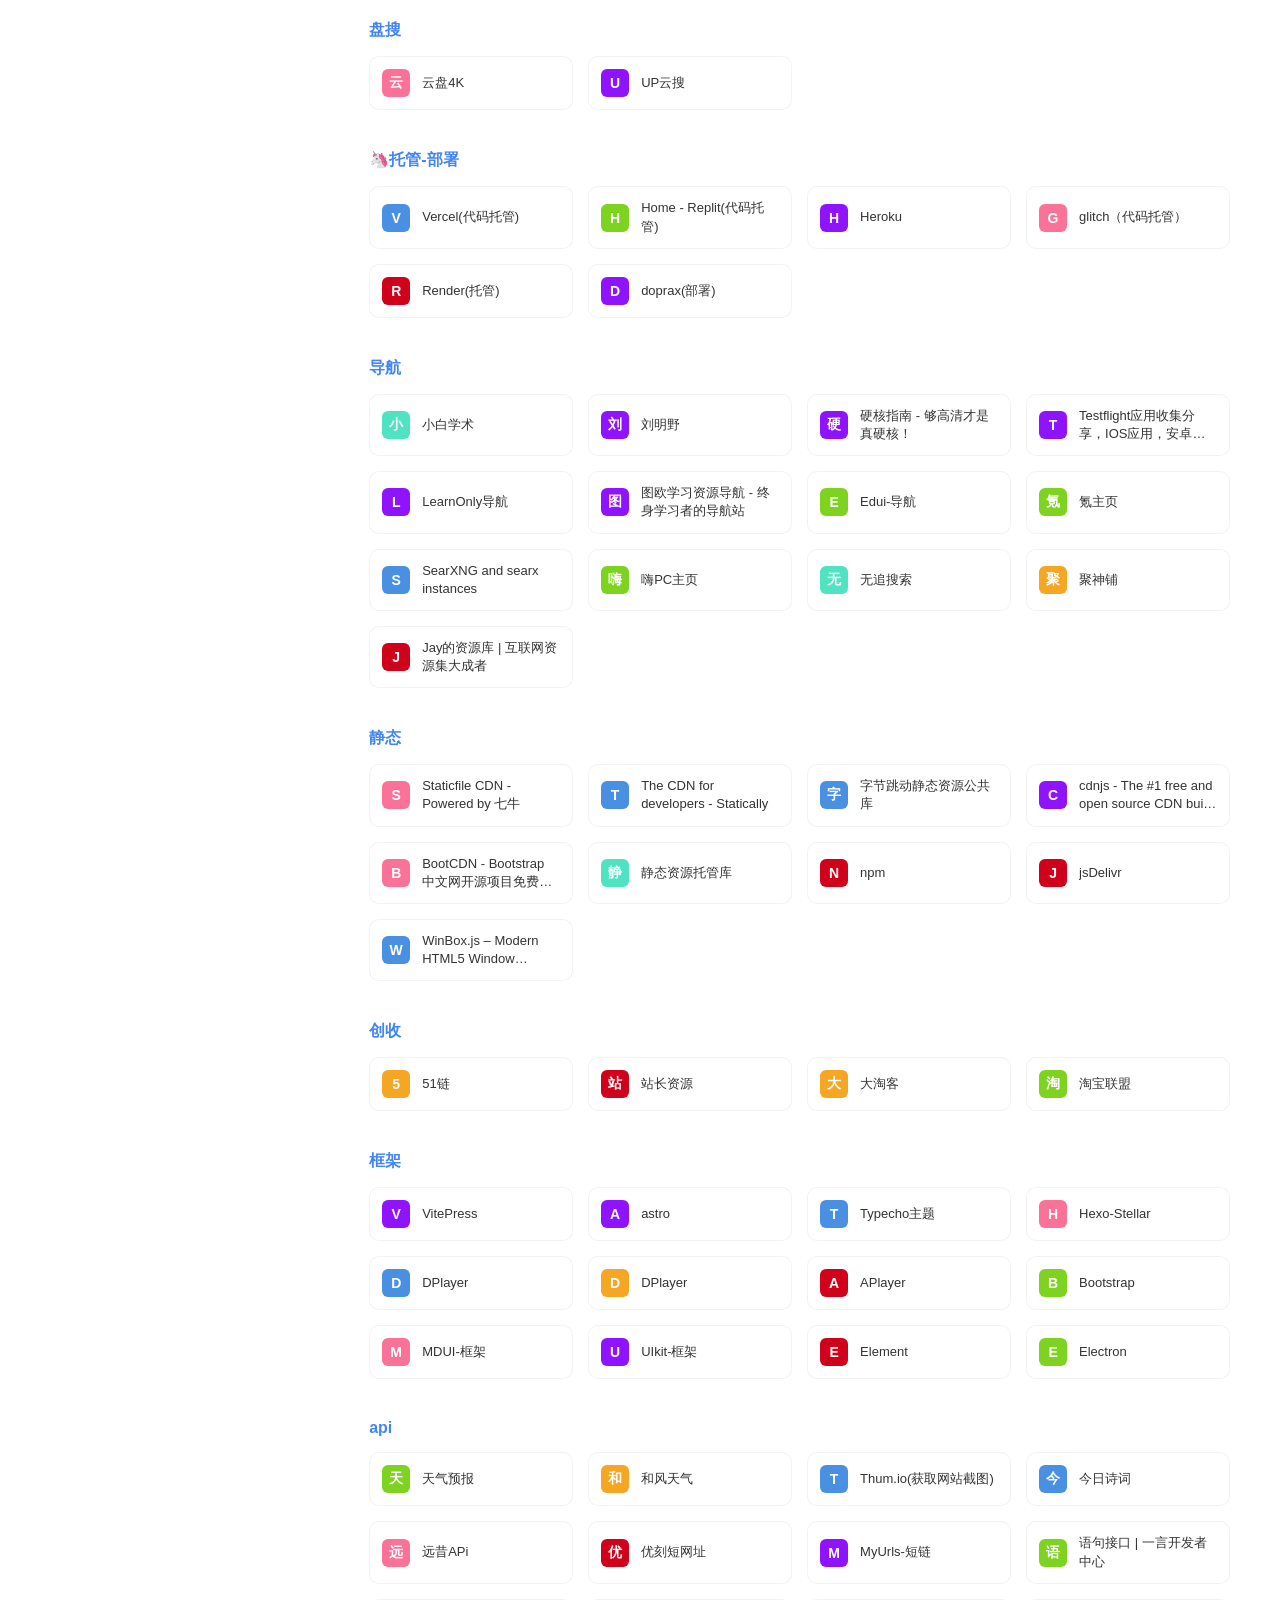
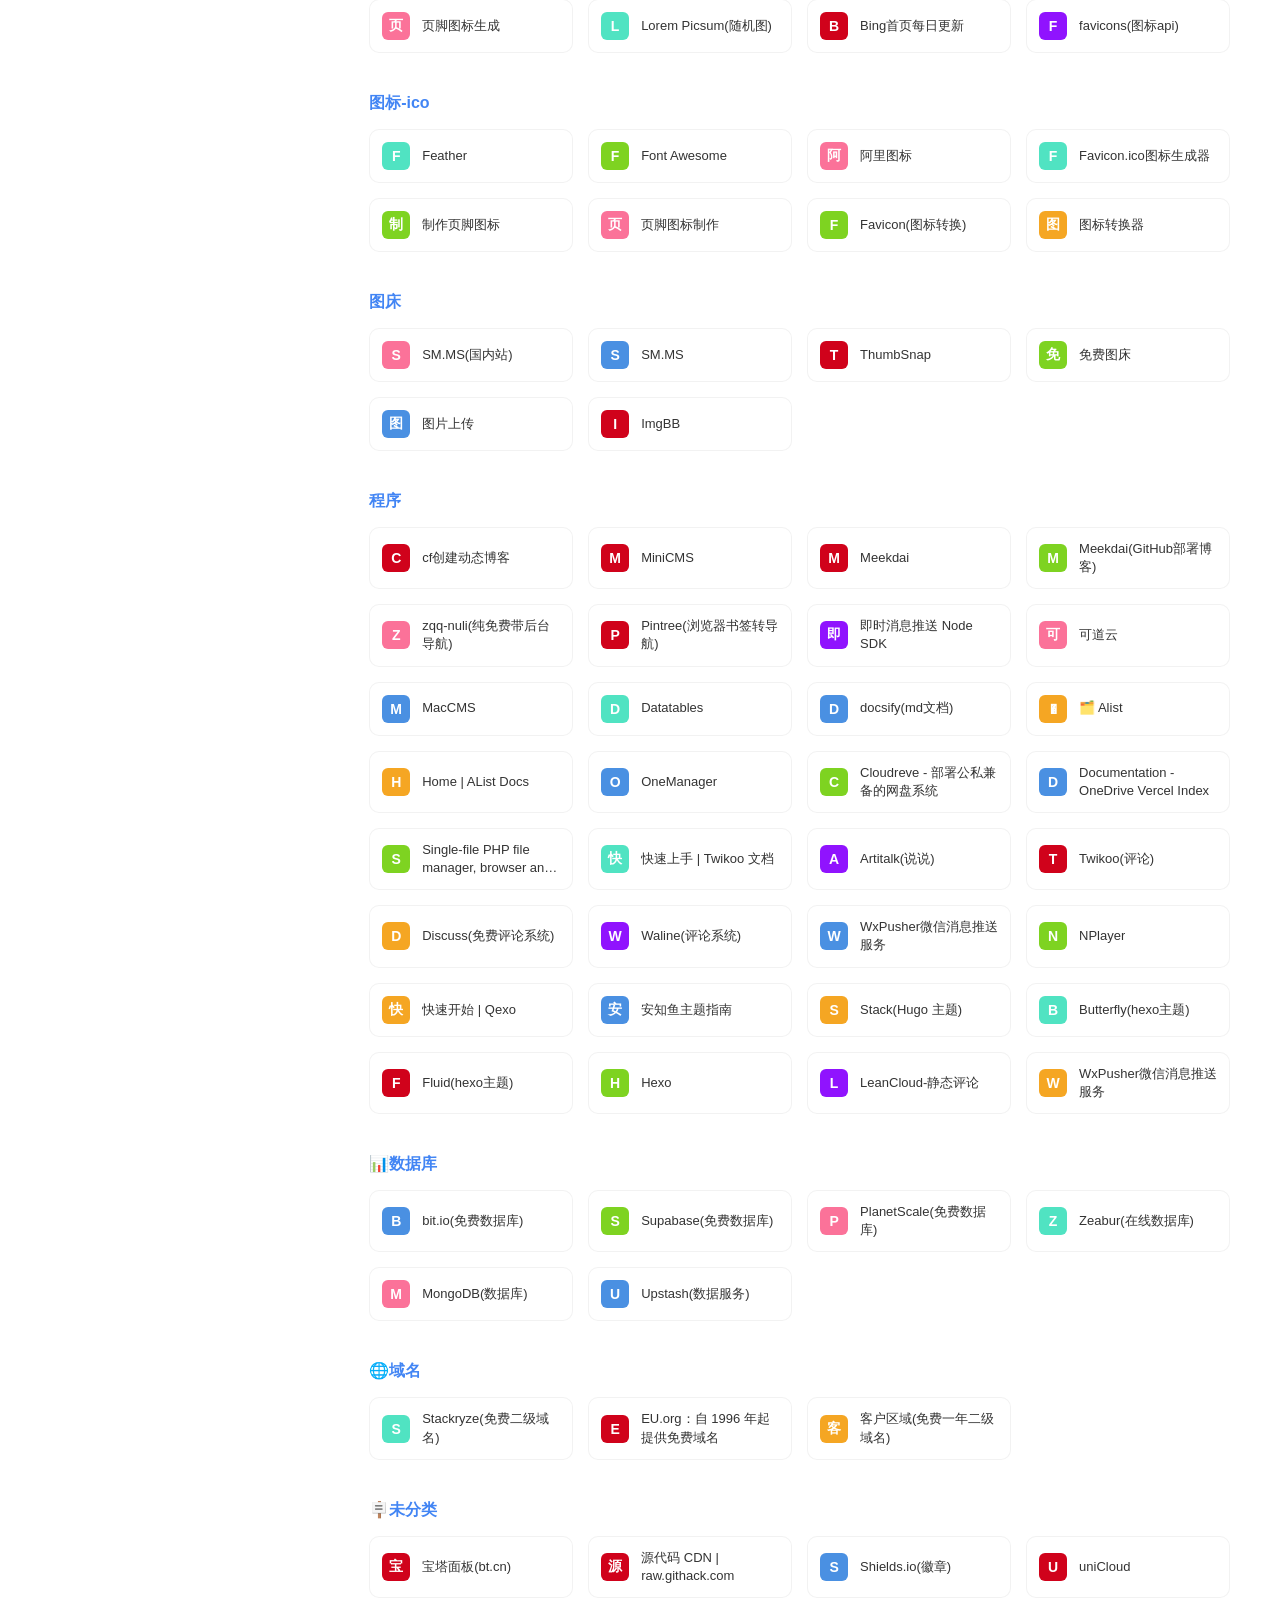
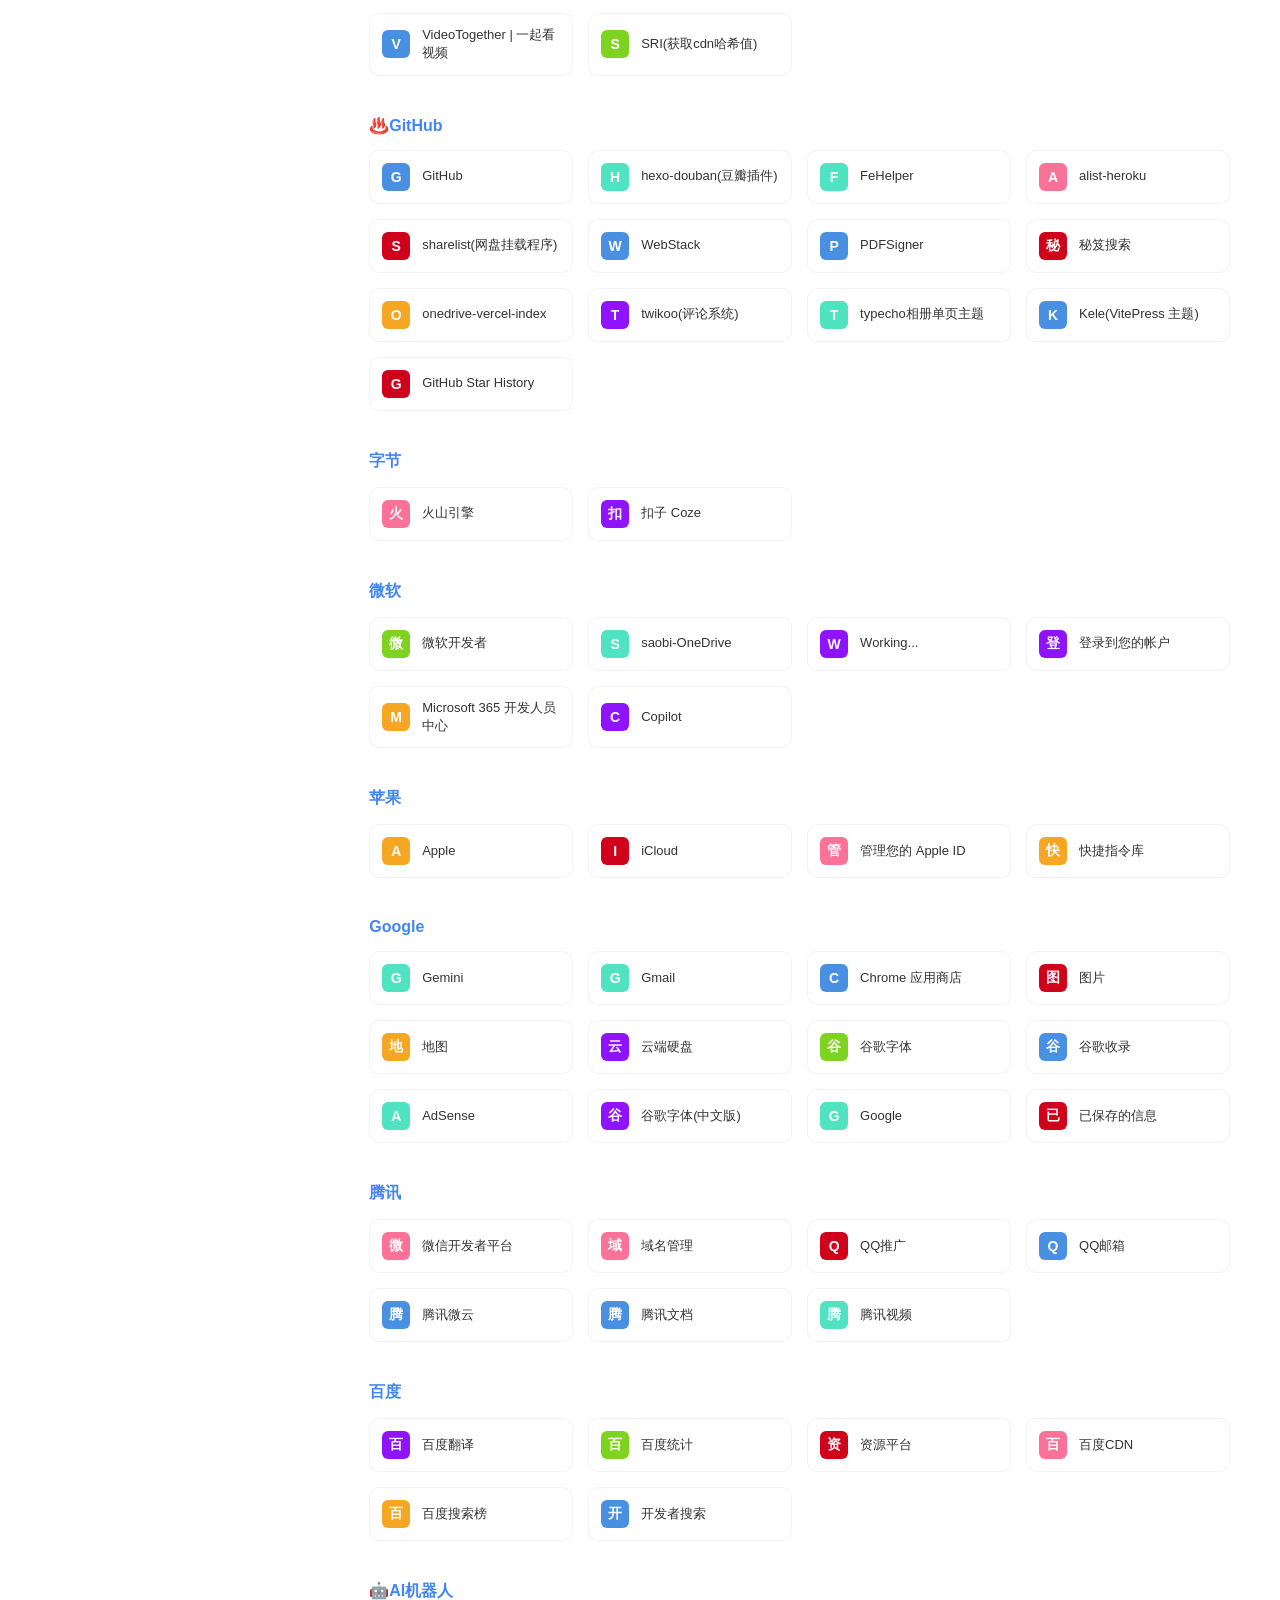
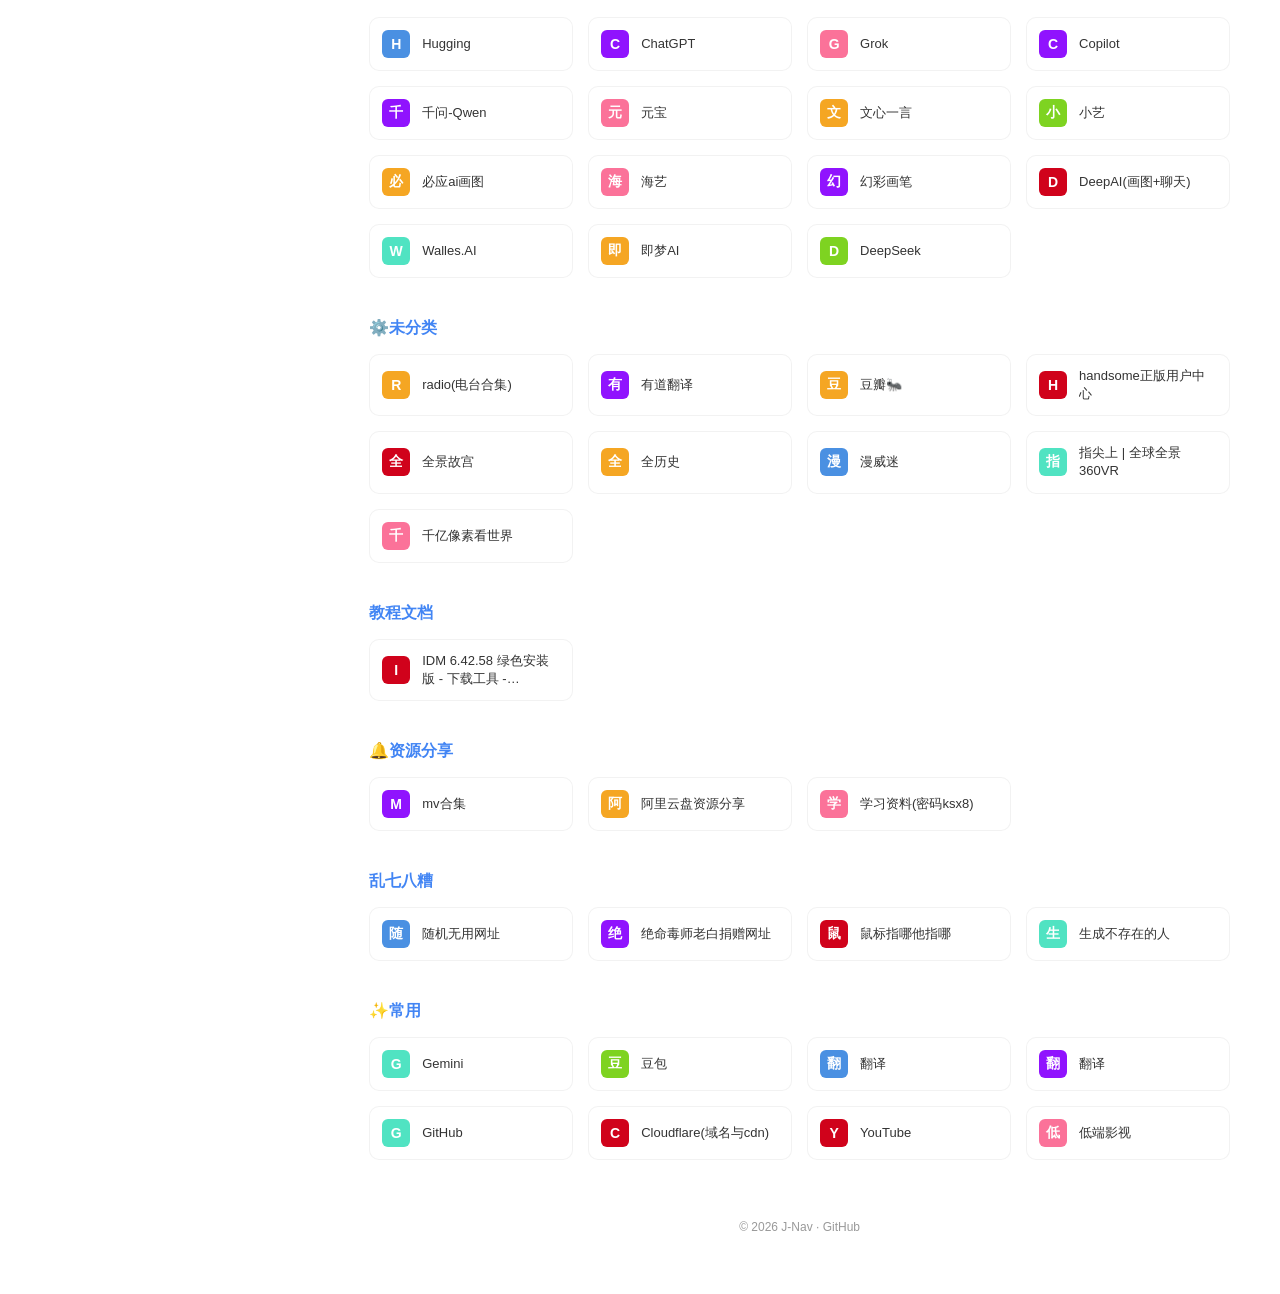
==== commit 25ba7210: "2" ====
--- a/new.html
+++ b/new.html
@@ -61,9 +61,9 @@
         <div class="search-wrapper">
             <div class="search-container">
                 <div class="engine-selector" id="engine-selector">
-                    <img src="icons/Google.svg" id="current-engine-icon" alt="engine">
+                    <img src="icons/google.svg" id="current-engine-icon" alt="engine">
                     <ul class="engine-list" id="engine-list">
-                        <li data-url="https://www.google.com/search?q=" data-icon="icons/Google.svg">Google</li>
+                        <li data-url="https://www.google.com/search?q=" data-icon="icons/google.svg">Google</li>
                         <li data-url="https://www.bing.com/search?q=" data-icon="icons/bing.svg">必应</li>
                         <li data-url="https://www.baidu.com/s?wd=" data-icon="icons/baidu.svg">百度</li>
                     </ul>
@@ -82,7 +82,7 @@
 
 
     <div id="back-to-top-pc" title="返回顶部">▲</div>
-				<a href="index.html" id="nt-page-switcher" title="切换视图">
+				<a href="/" id="nt-page-switcher" title="切换视图">
 				    <svg viewBox="0 0 24 24" width="22" height="22">
 				        <path fill="currentColor" d="M15 13H11V17M11 7V11M11 11H7M11 11H15M16.6211 2.52115C16.1422 2.15582 15.4609 2.12727 14.9534 2.4514L5.95342 8.19694C5.37121 8.56891 5 9.21326 5 9.90446V18.0955C5 18.7867 5.37121 19.4311 5.95342 19.8031L14.9534 25.5486C15.4609 25.8727 16.1422 25.8442 16.6211 25.4788C17.0999 25.1135 17.3789 24.5441 17.3789 24.0303V16.9045L20.0466 18.6041C20.6288 18.9761 21 19.6204 21 20.3116V22.5C21 23.3284 20.3284 24 19.5 24H18V26H19.5C21.433 26 23 24.433 23 22.5V20.3116C23 18.4556 22.0007 16.7118 20.3789 15.683L17.3789 13.7645V10.2355L20.3789 8.31698C22.0007 7.28822 23 5.5444 23 3.68838V1.5C23 0.671573 21.433 -1 19.5 -1H18V1H19.5C20.3284 1 21 1.67157 21 2.5V3.68838C21 4.37958 20.6288 5.02393 20.0466 5.3959L17.3789 7.09548V3.96967C17.3789 3.45588 17.0999 2.88648 16.6211 2.52115Z" />
 				    </svg>
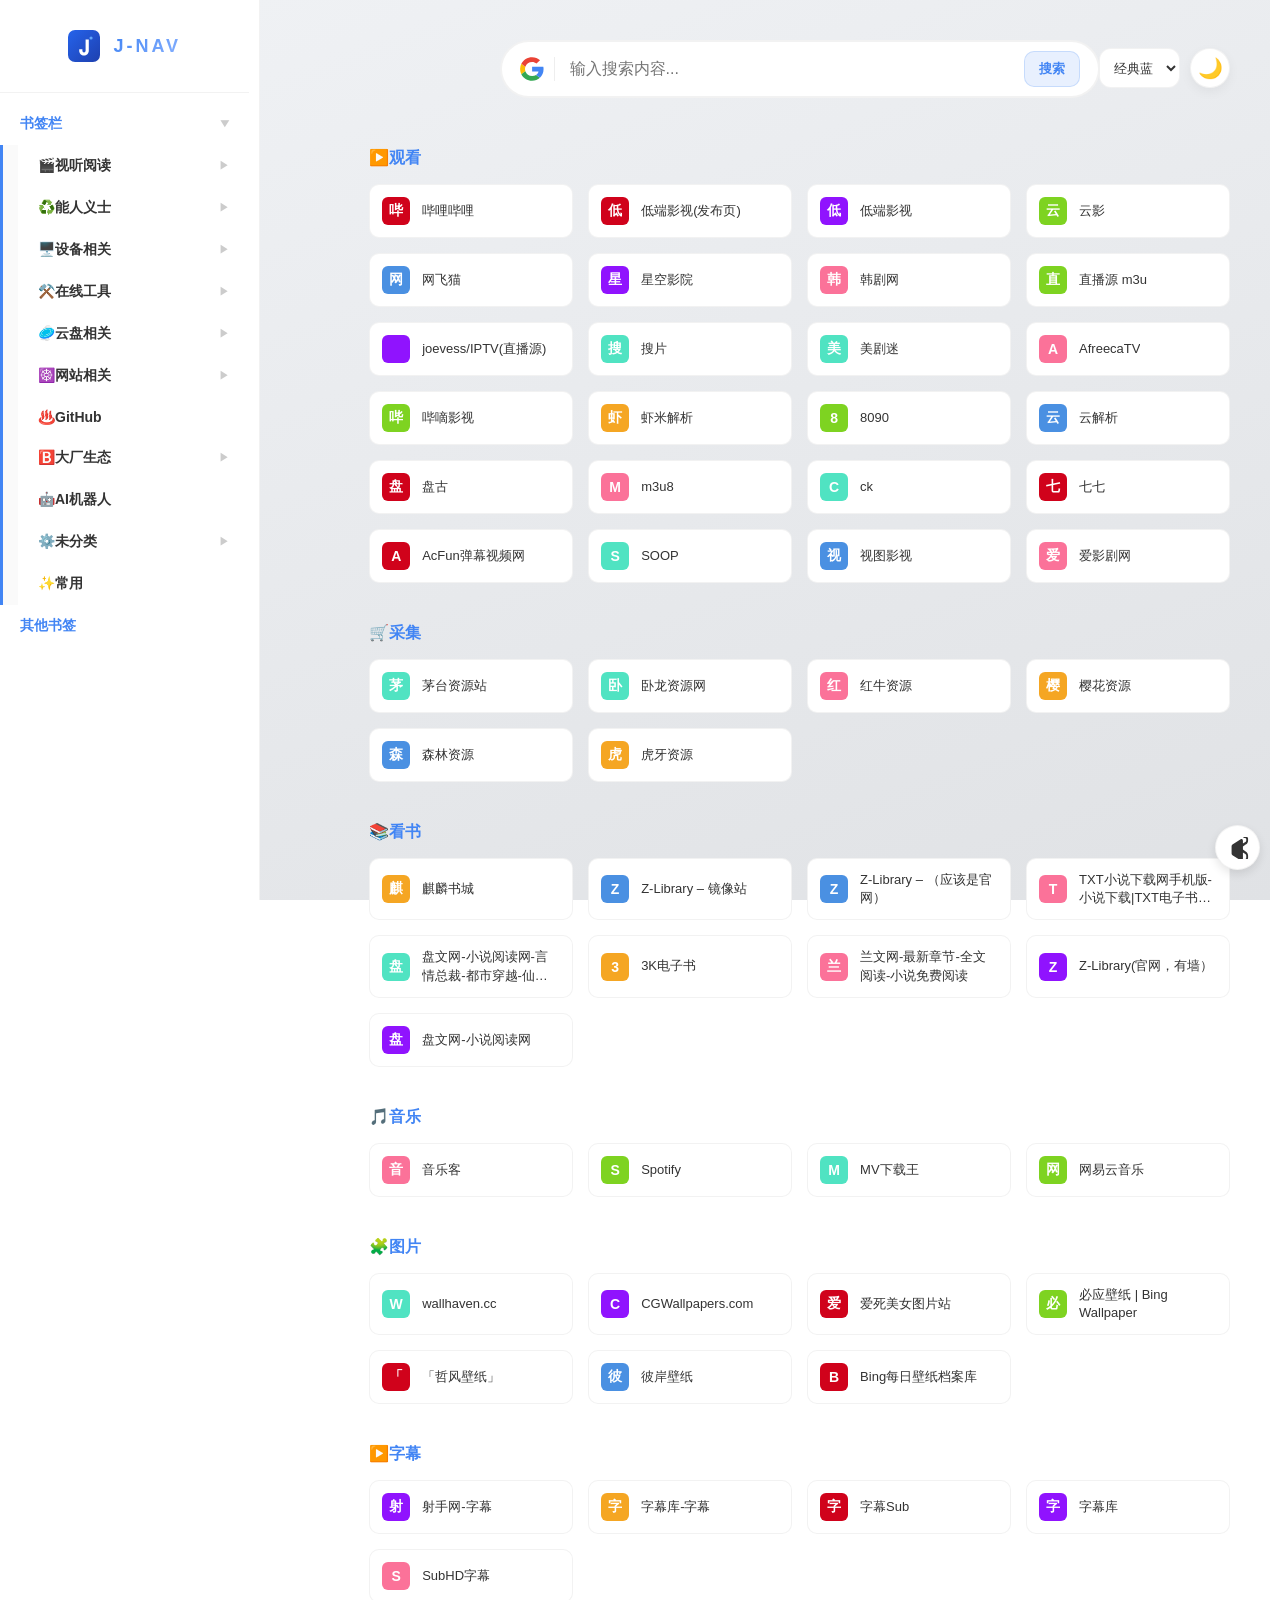
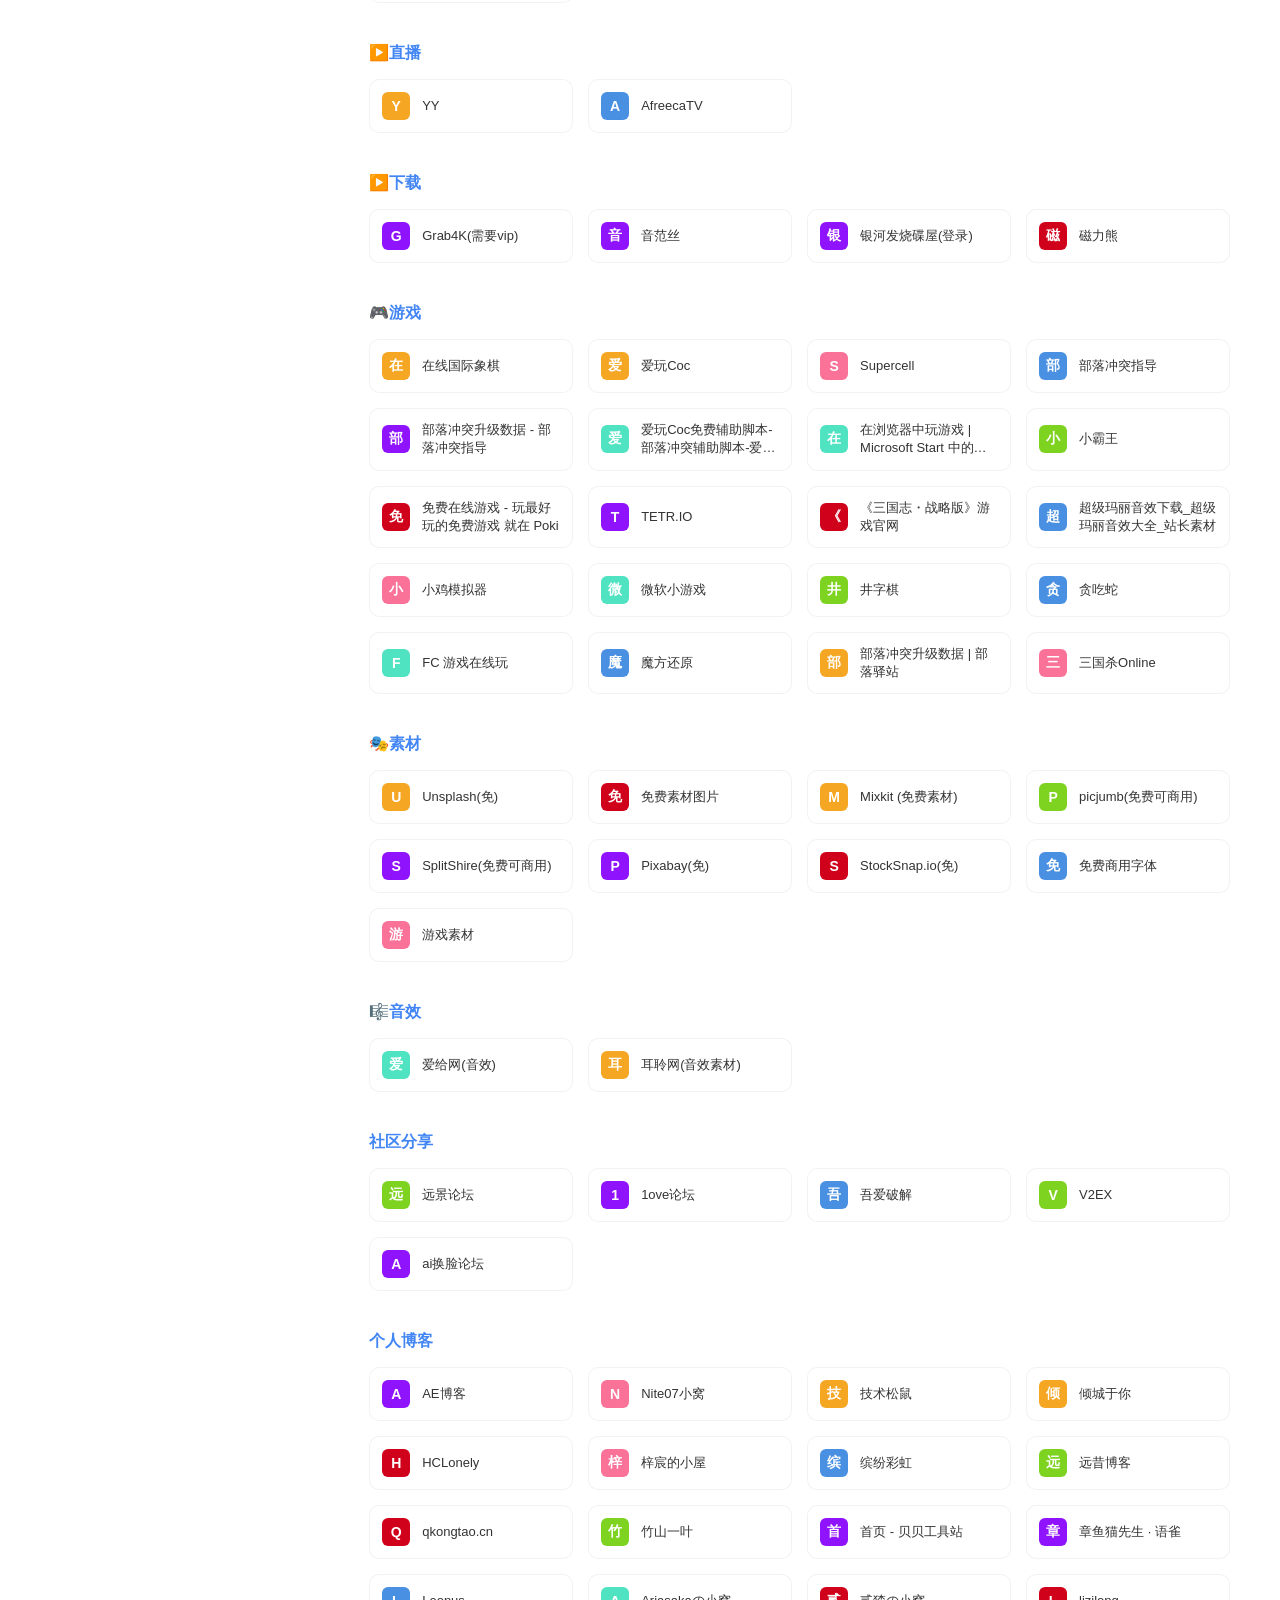
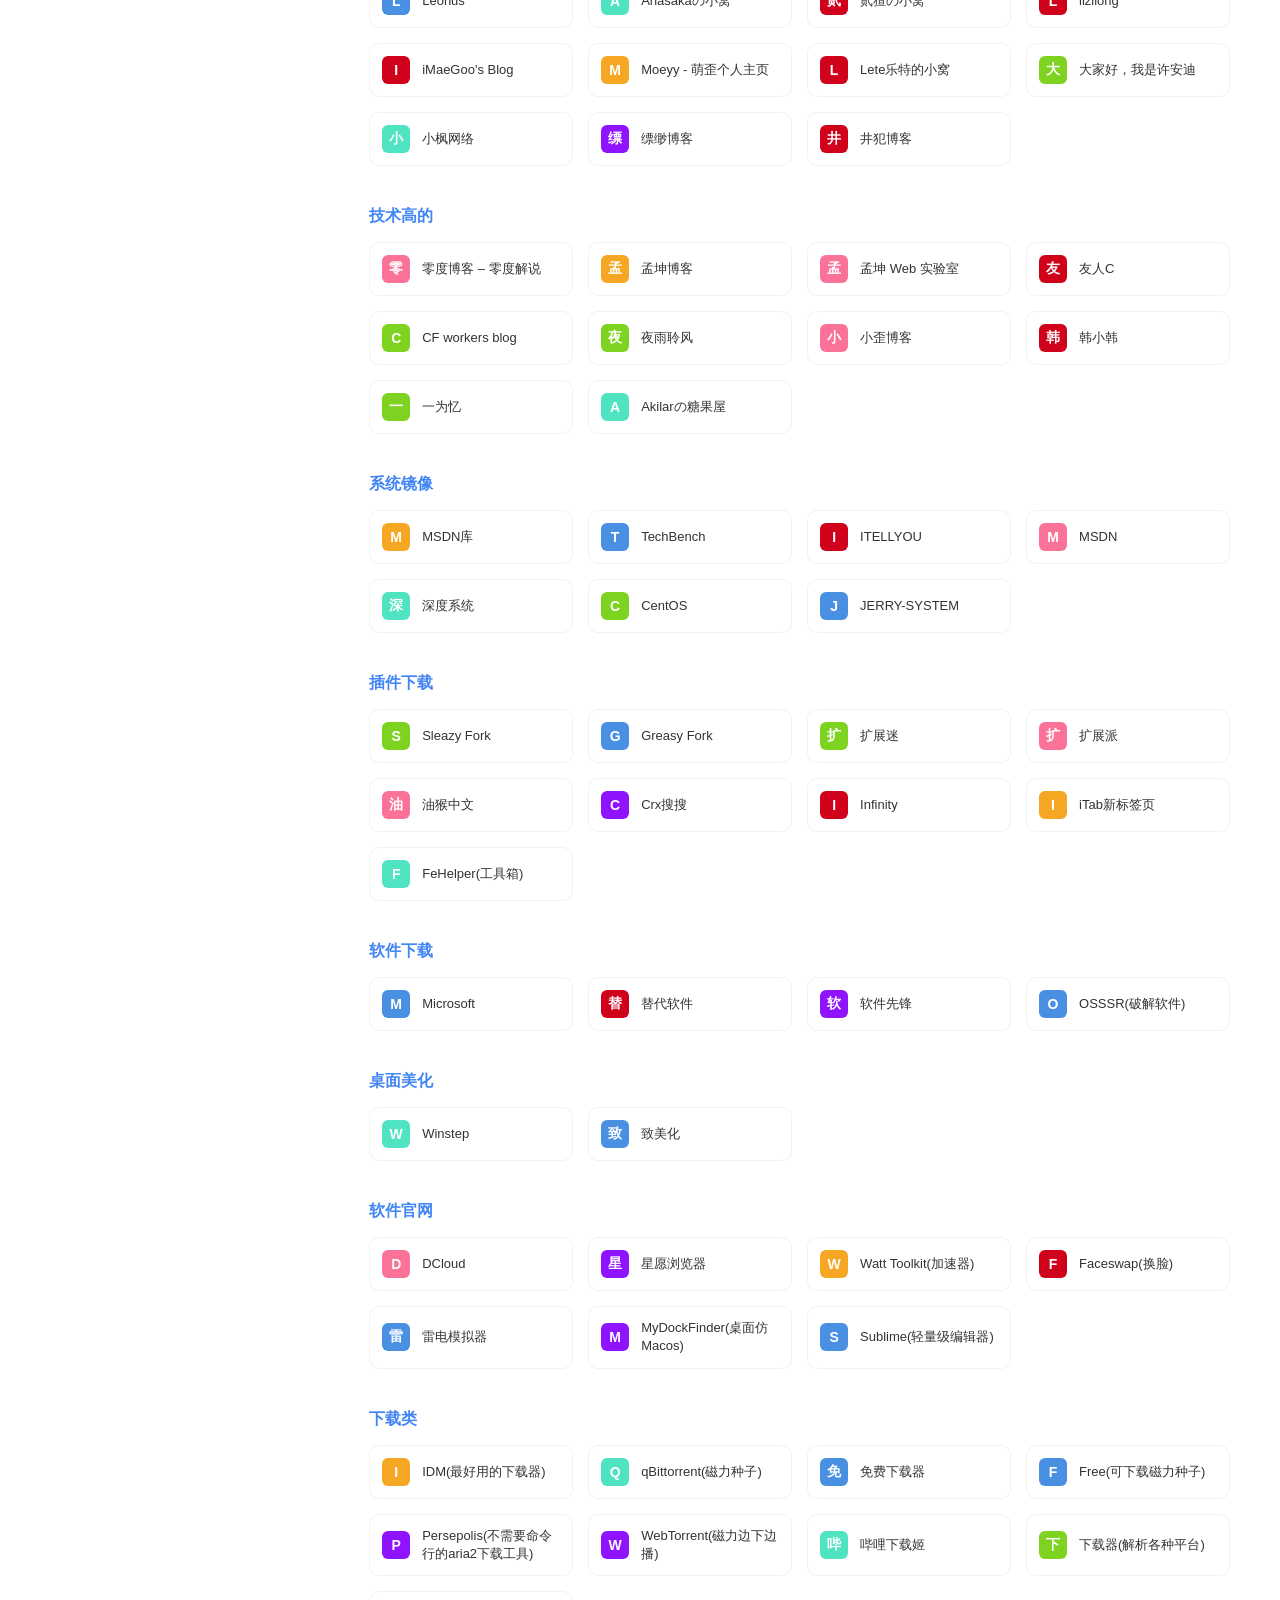
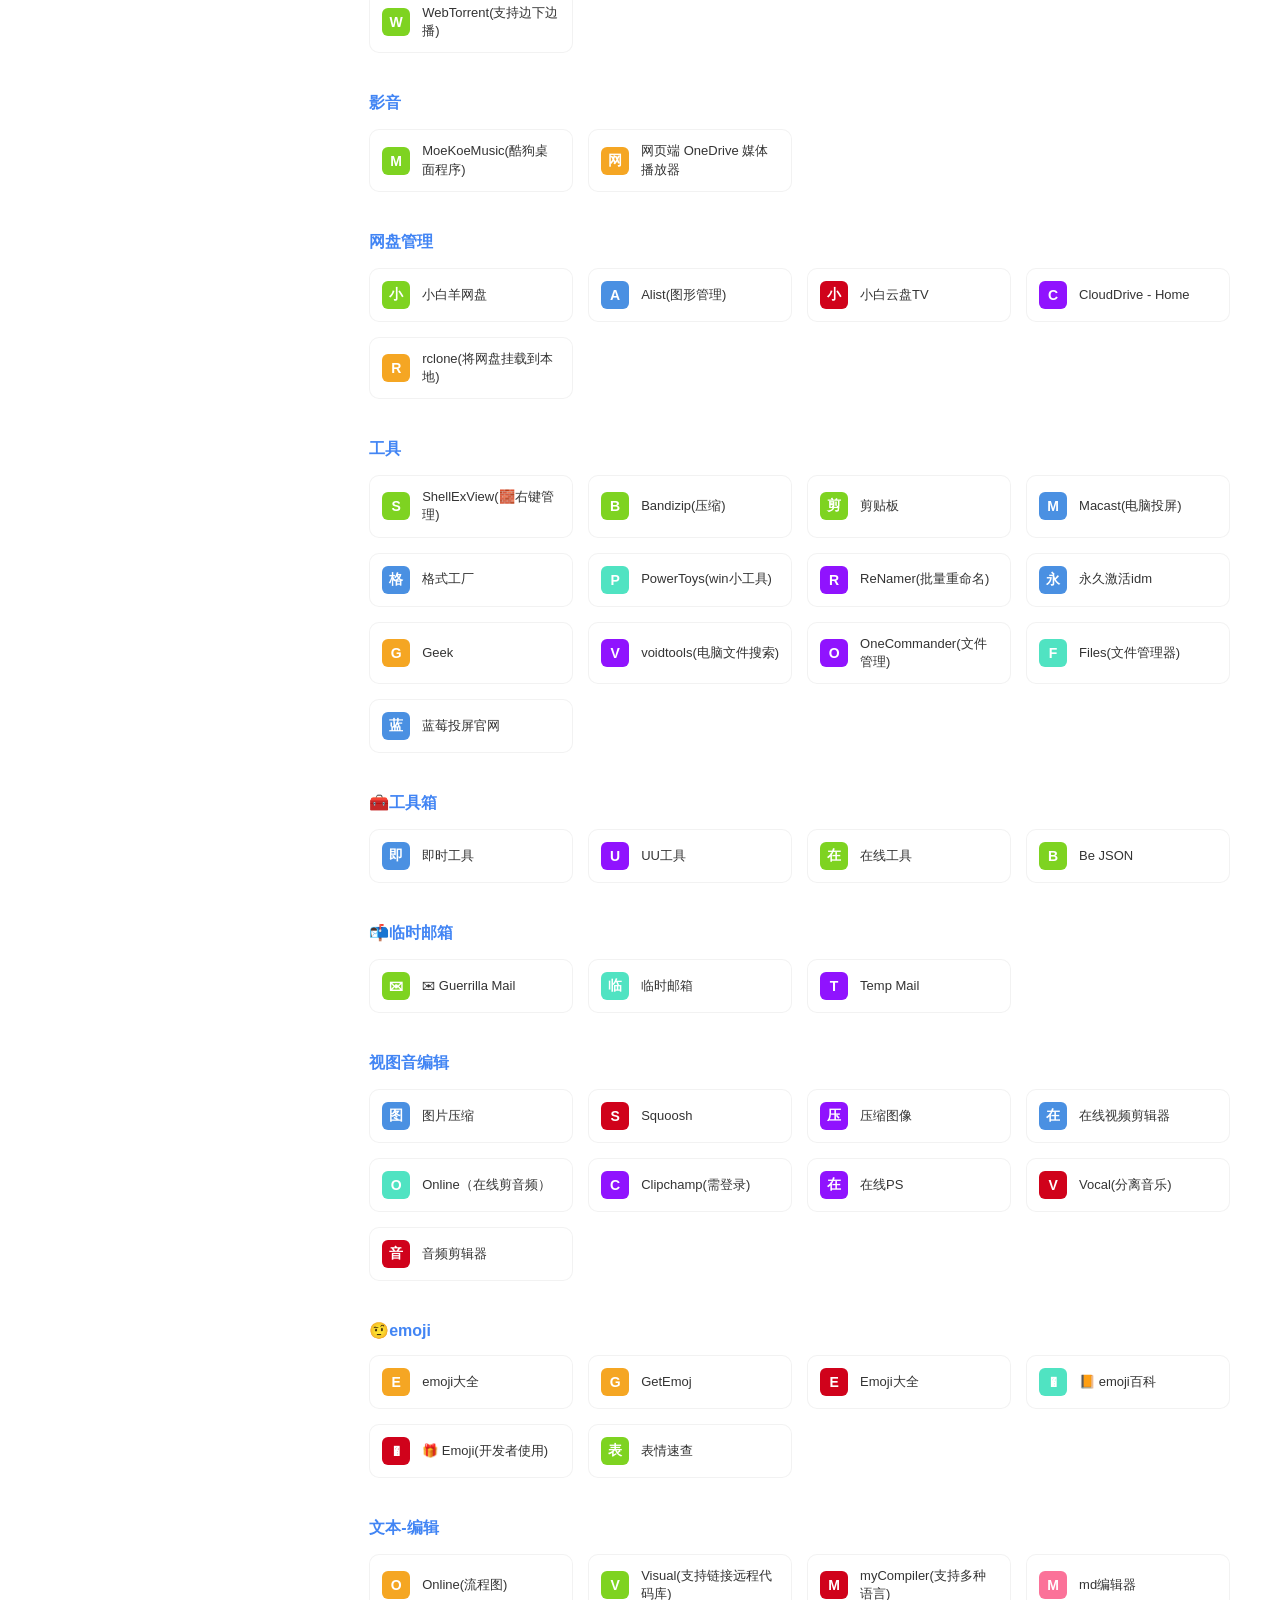
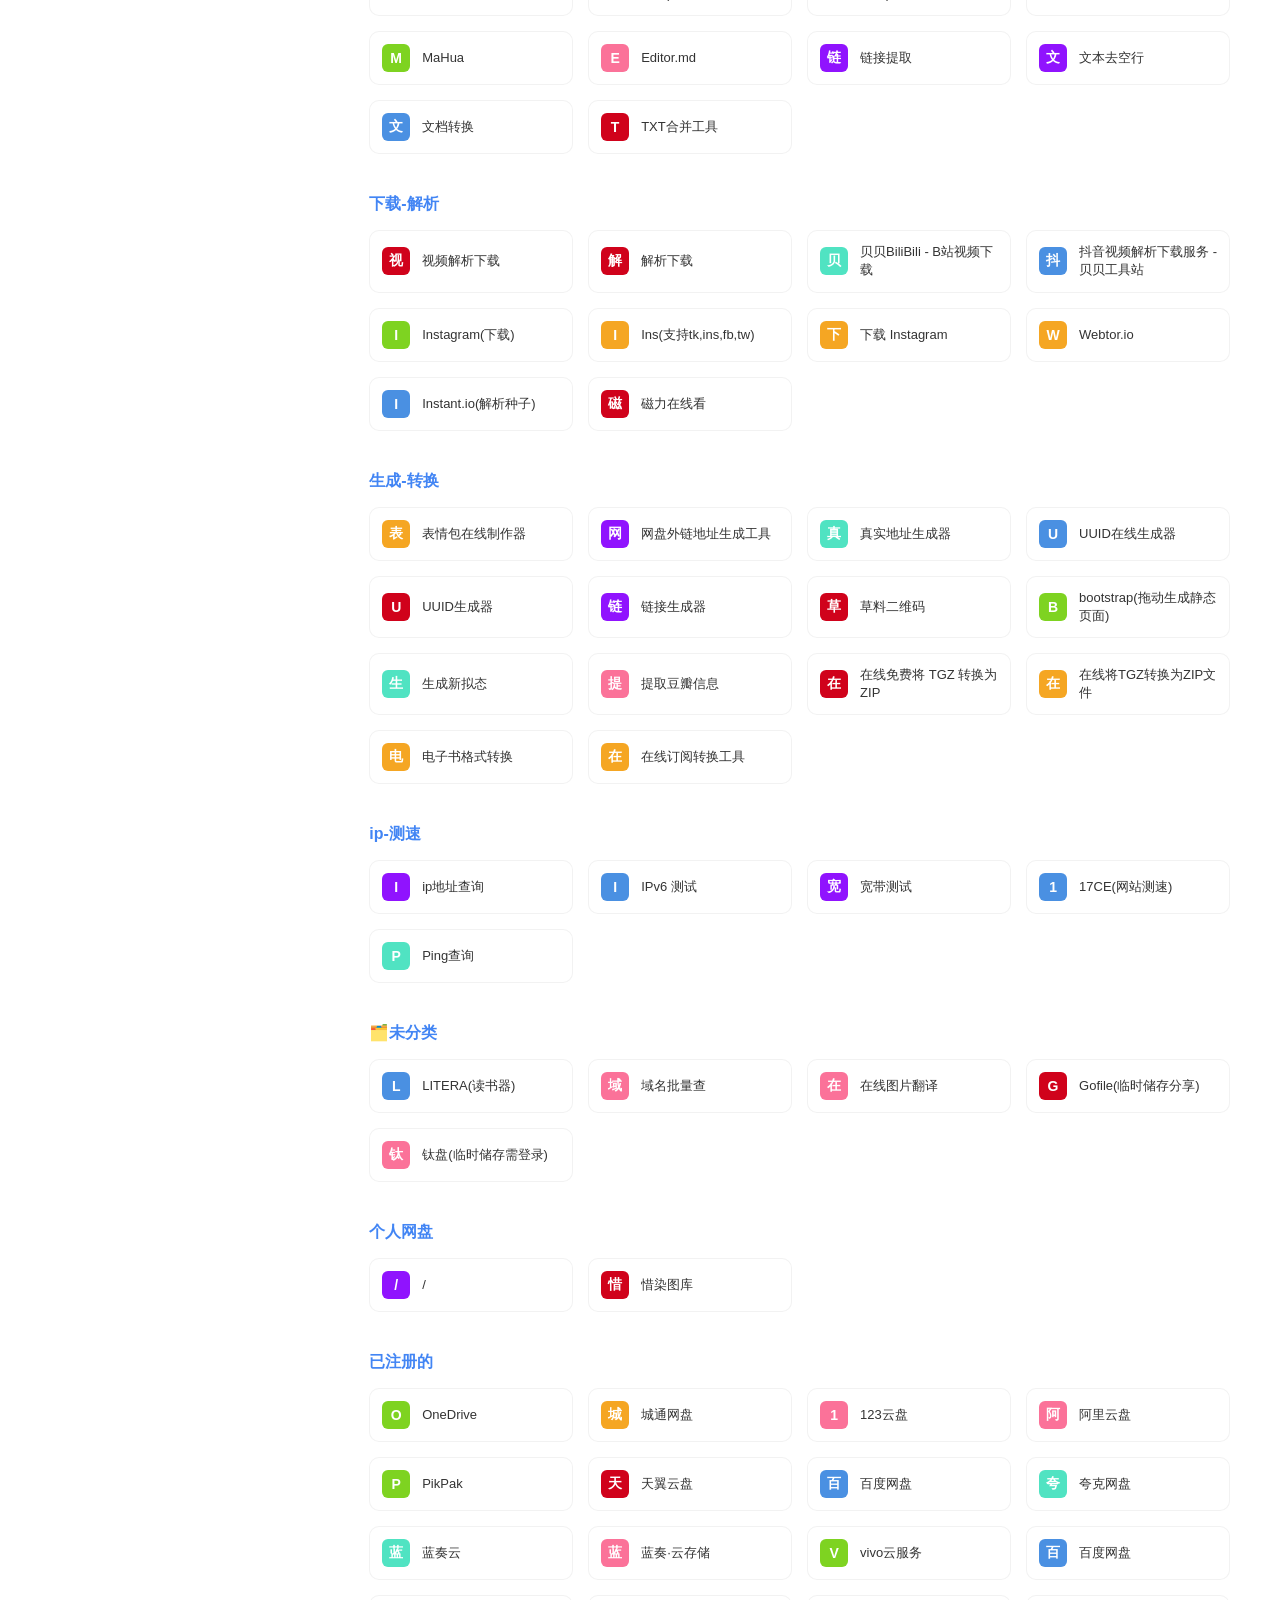
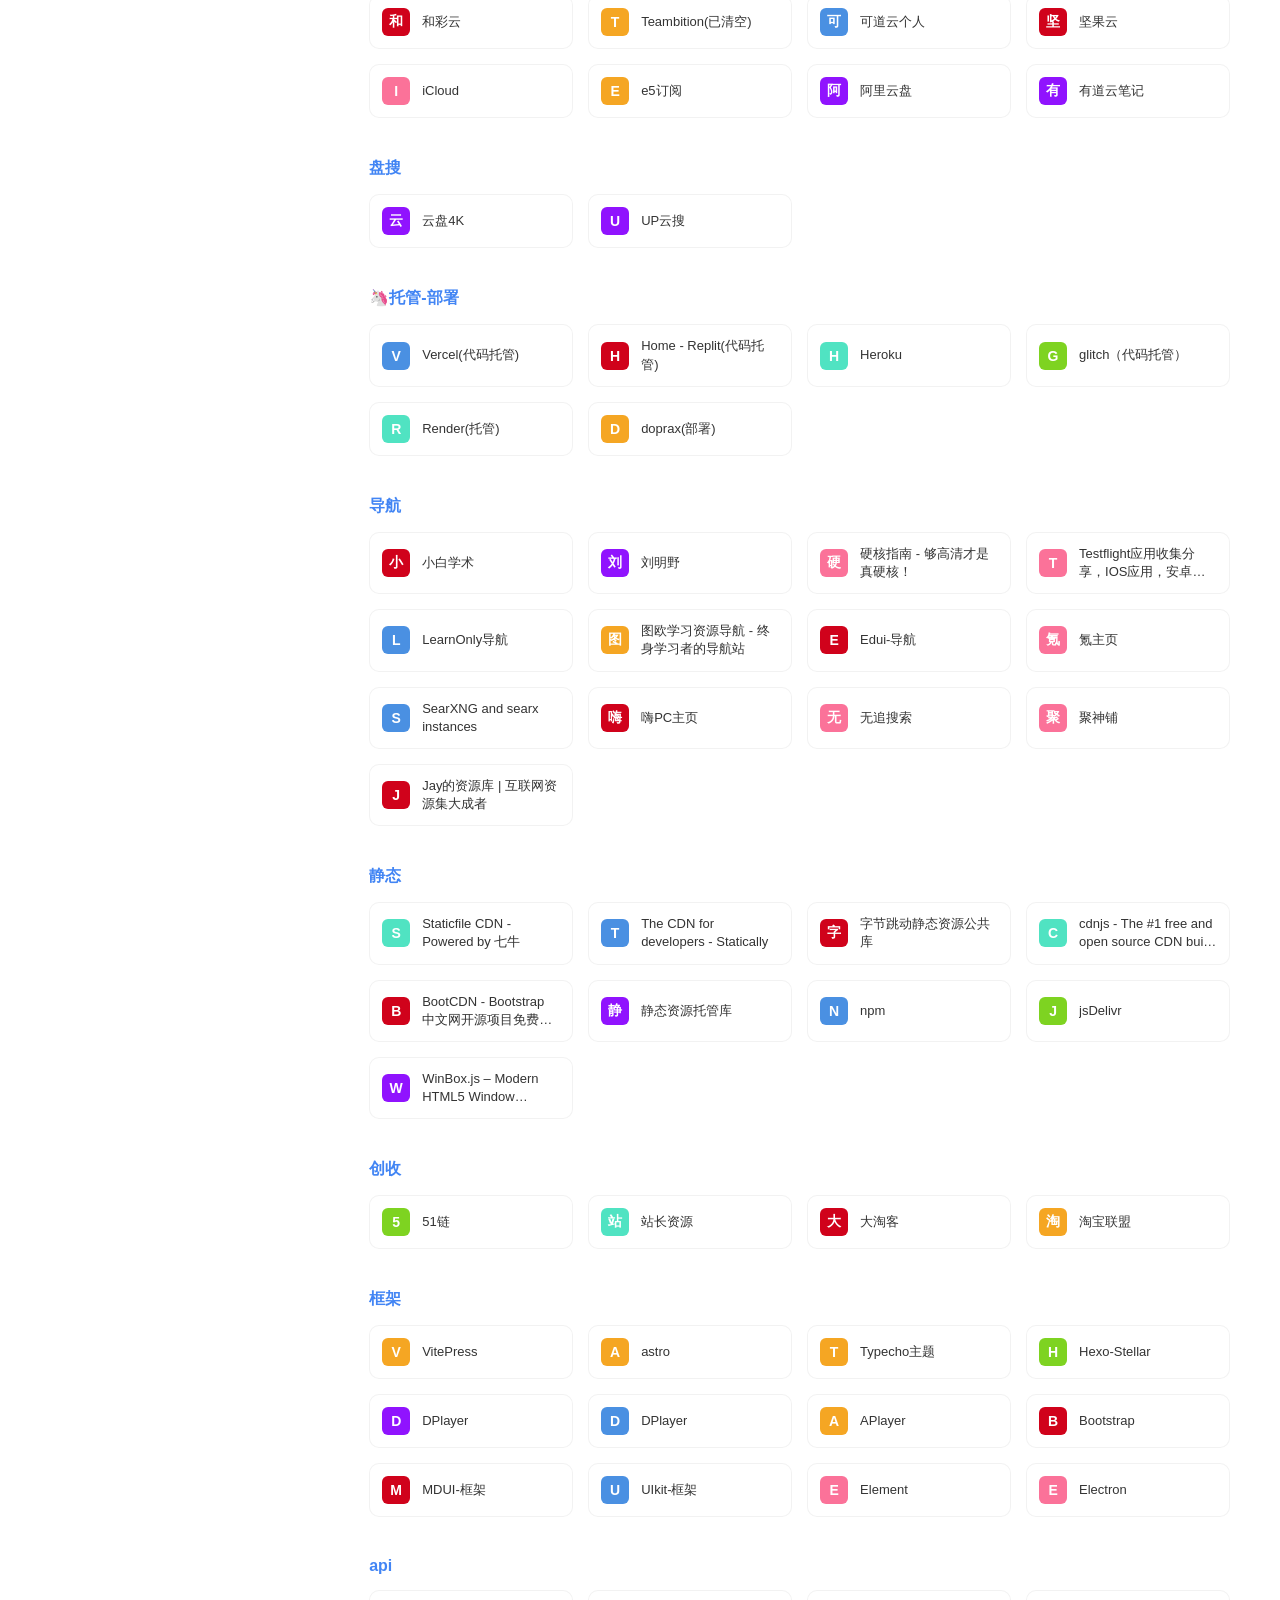
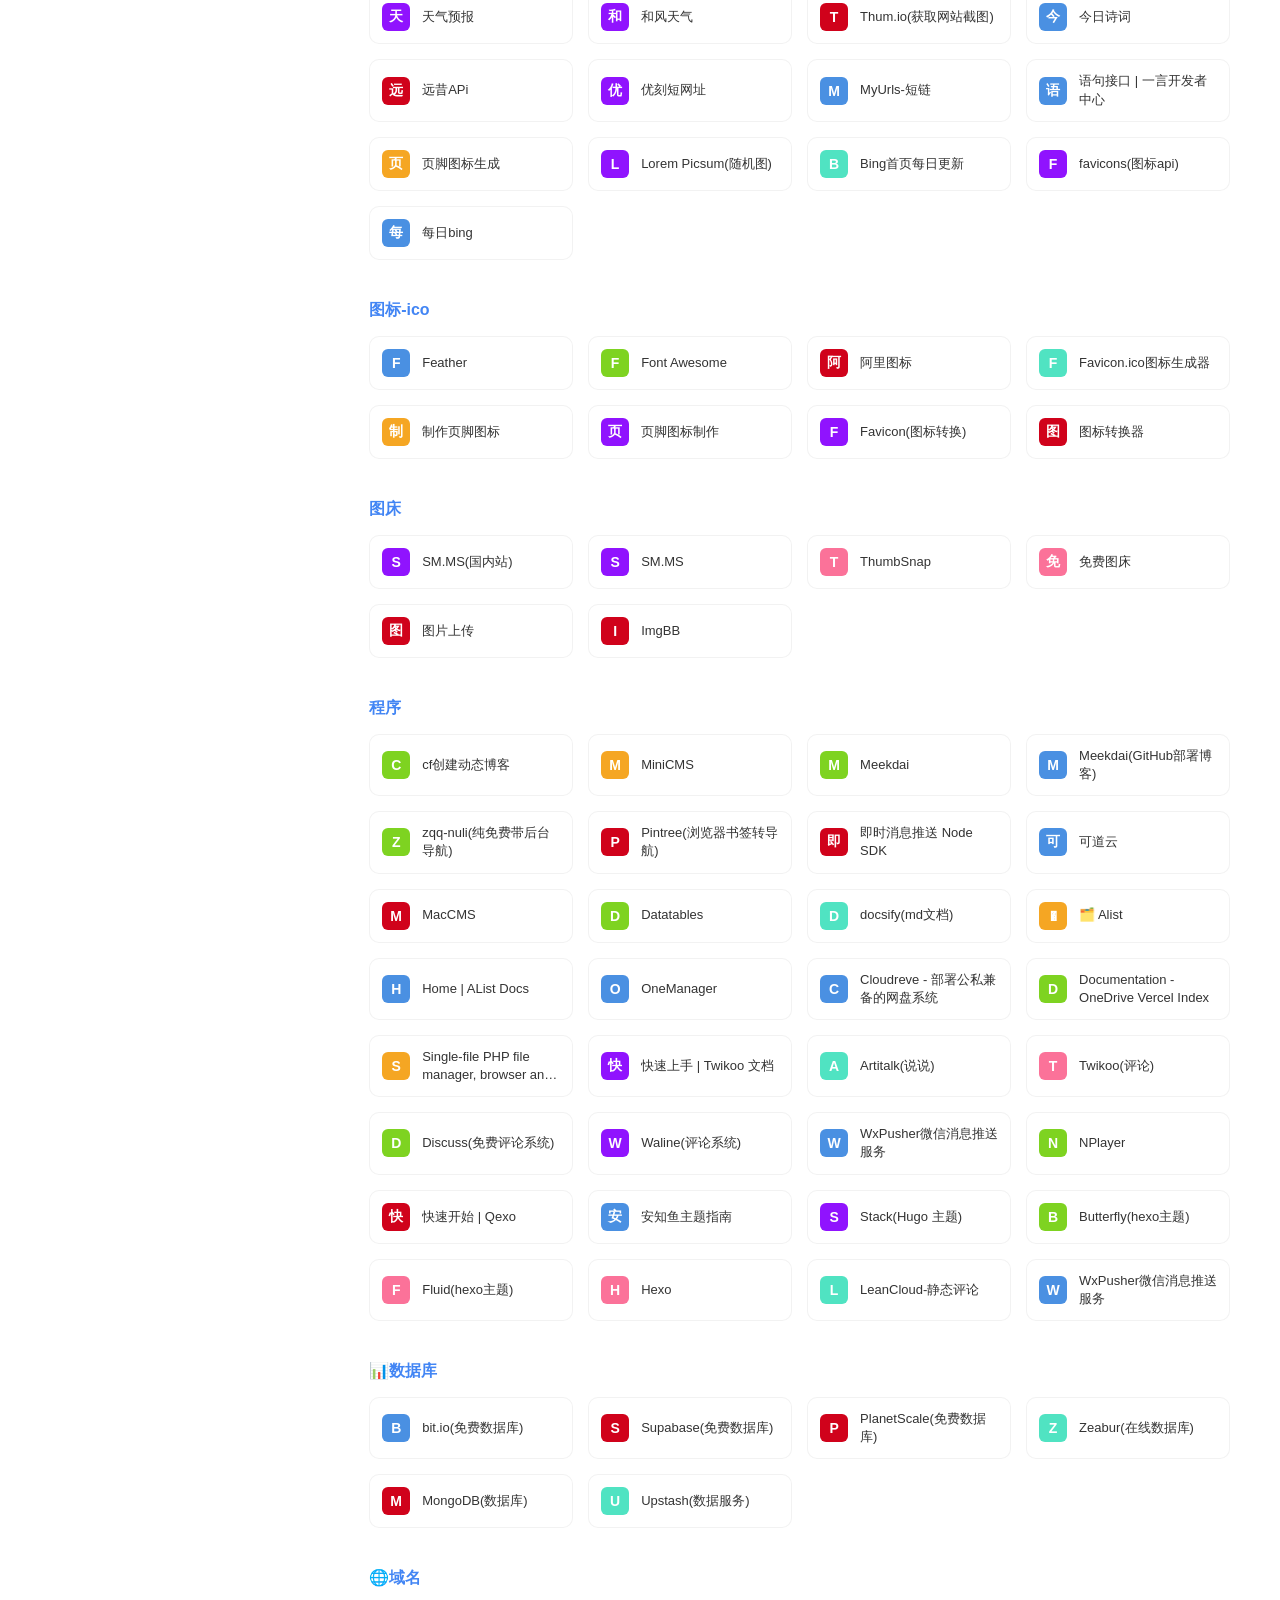
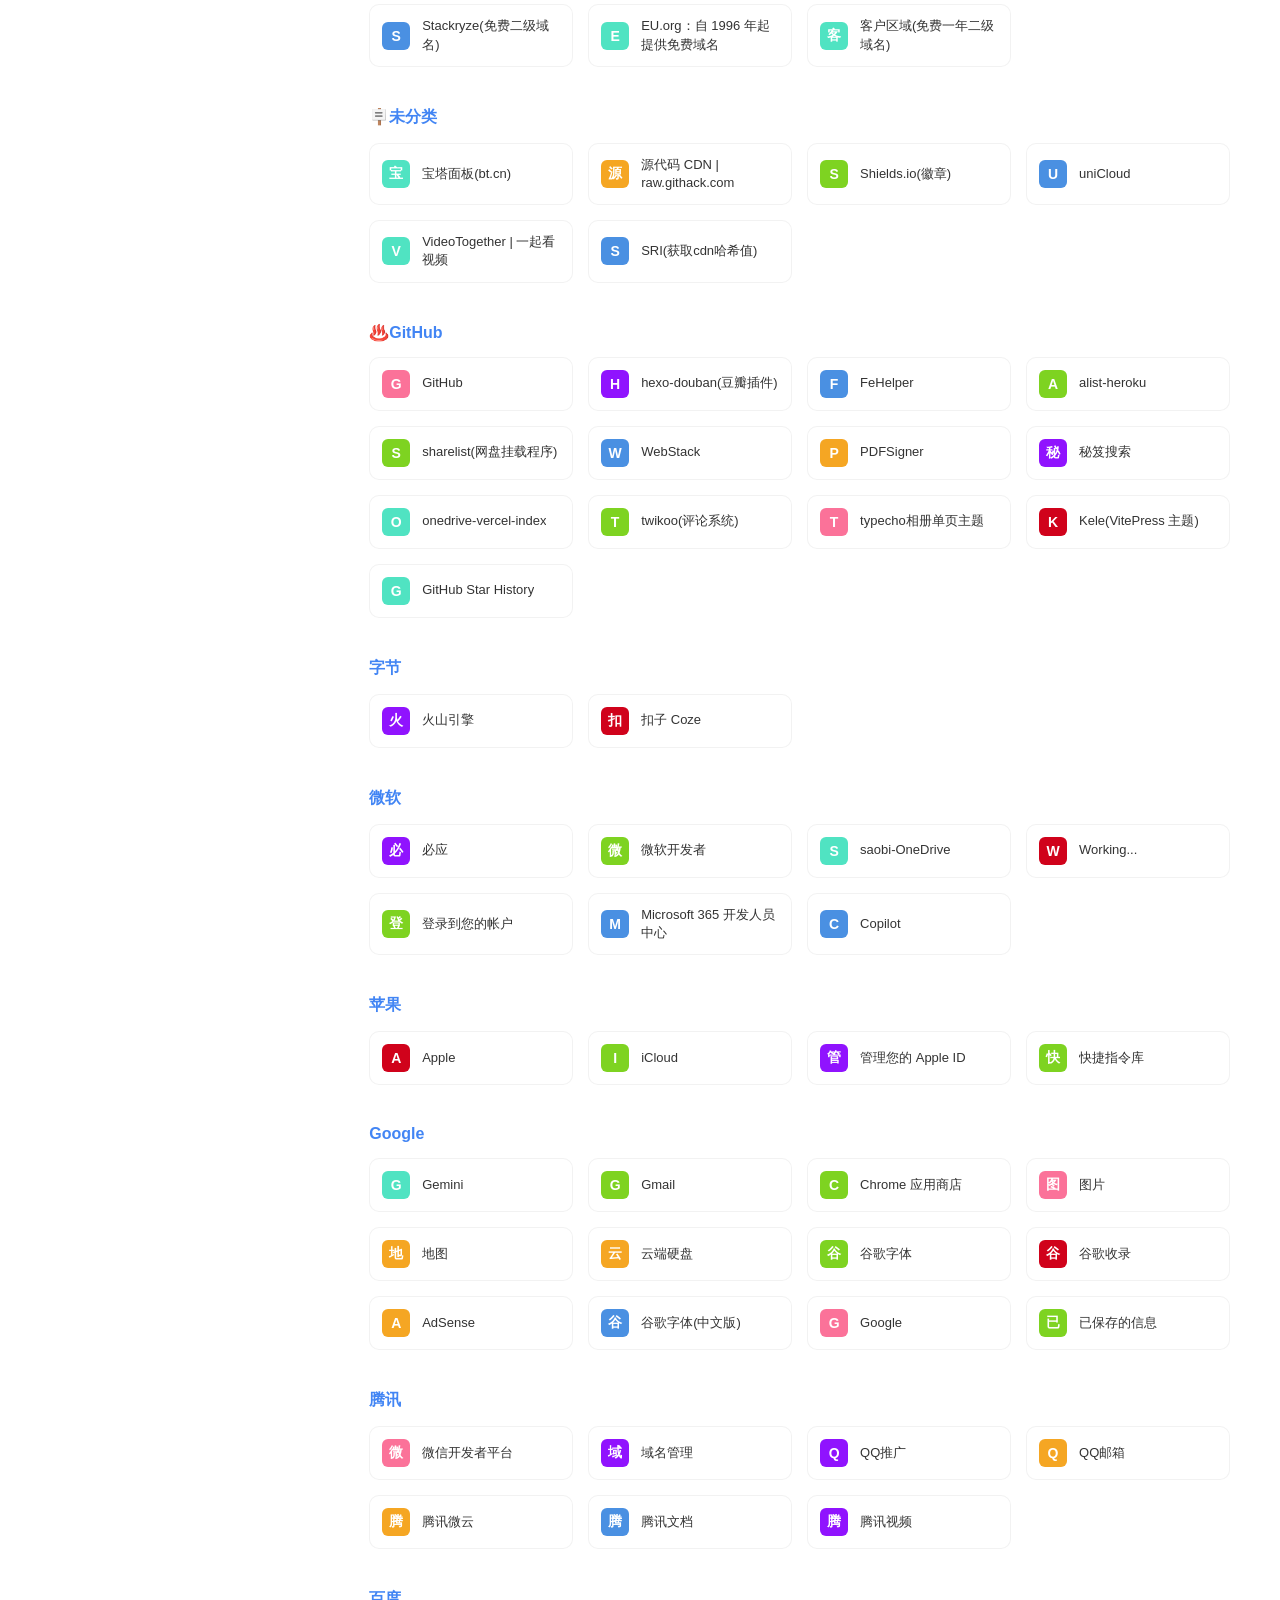
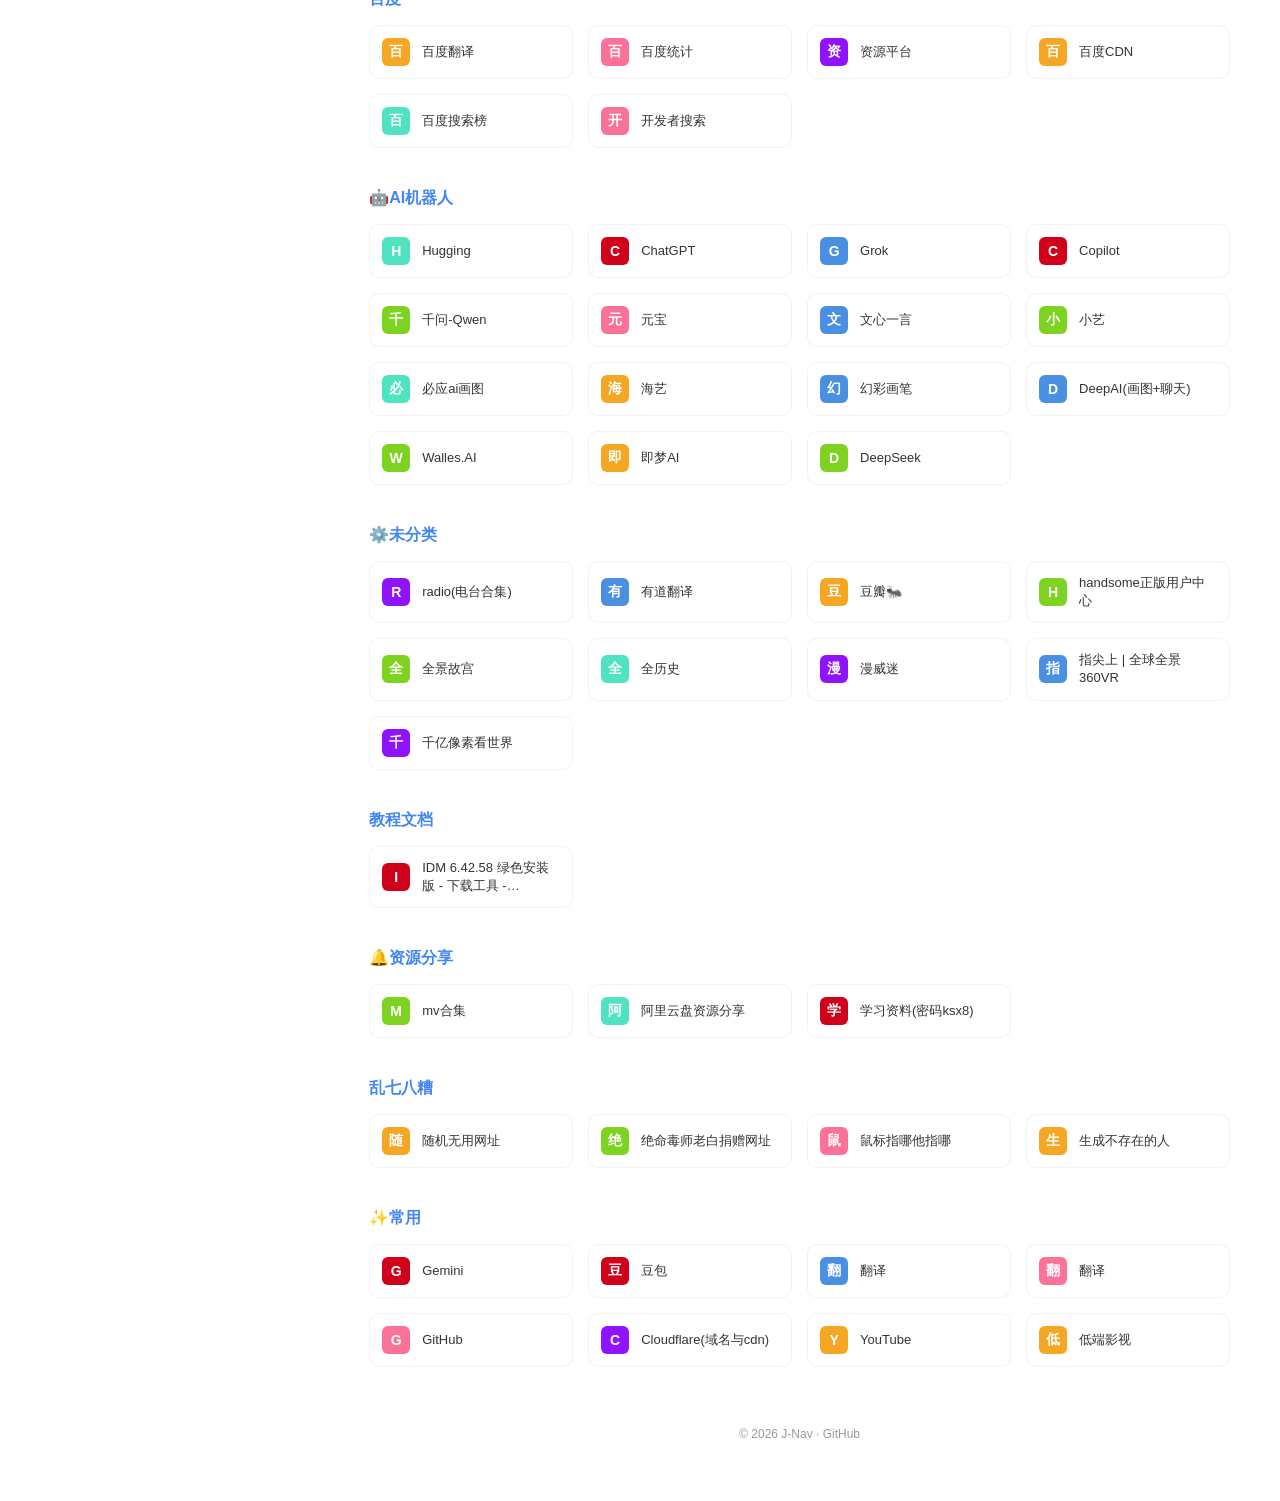
==== commit ced03ef7: "整理" ====
--- a/new.html
+++ b/new.html
@@ -15,7 +15,7 @@
 				<meta property="og:title" content="J-Nav 极简导航">
 				<meta property="og:description" content="你的私人书签。">
 				<meta property="og:image" content="https://8.828111.xyz/icons/logo.svg">
-    <link rel="stylesheet" href="style.css">
+    <link rel="stylesheet" href="css/style.css">
 				<script>
 				    (function() {
 				        const savedTheme = localStorage.getItem('theme');
@@ -94,6 +94,6 @@
     </div>
 
     <script src="data.js"></script>
-    <script src="script.js"></script>
+    <script src="js/script.js"></script>
 </body>
 </html>
--- a/css/style.css
+++ b/css/style.css
@@ -0,0 +1,565 @@
+/* 1. 变量定义层 - 全站色彩总控 */
+:root {
+    /* 亮色模式 */
+    --bg-color: #f8f9fa;
+    --card-bg: #ffffff;
+    --text-main: #333333;
+    --text-sub: #666666;
+    --sidebar-bg: #ffffff;
+    --sub-menu-bg: #fafafa;
+    --border-color: rgba(0, 0, 0, 0.05);
+    --hover-color: #f0f0f0;
+    --input-bg: #ffffff;
+    --sidebar-width: 260px;
+    --primary-color: #4285f4;
+    --primary-rgb: 66, 133, 244;
+    --accent-color: #88b1ff;
+    --header-height: 60px;
+    --transition-speed: 0.3s;
+				--bg-start-color: #f0f2f5;
+				--bg-end-color: #e0e2e5;
+    color-scheme: light;
+    padding-top: env(safe-area-inset-top);
+}
+
+
+[data-skin="mint"] {
+    --primary-color: #1fa67a;
+    --primary-rgb: 31, 166, 122;
+    --accent-color: #7edcb5;
+    --bg-start-color: #eefaf5;
+    --bg-end-color: #def3ea;
+}
+
+[data-skin="sunset"] {
+    --primary-color: #e06a2f;
+    --primary-rgb: 224, 106, 47;
+    --accent-color: #ffb26a;
+    --bg-start-color: #fff4ec;
+    --bg-end-color: #ffe7d8;
+}
+
+[data-skin="lavender"] {
+    --primary-color: #7b61d1;
+    --primary-rgb: 123, 97, 209;
+    --accent-color: #b79cf3;
+    --bg-start-color: #f3efff;
+    --bg-end-color: #e8e2ff;
+}
+[data-theme="dark"] {
+    /* 暗黑模式适配 */
+    --bg-color: #121212;
+    --card-bg: #1e1e1e;
+    --text-main: #e0e0e0;
+    --text-sub: #aaaaaa;
+    --sidebar-bg: #181818;
+    --sub-menu-bg: #222222;
+    --border-color: rgba(255, 255, 255, 0.1);
+    --hover-color: #2c2c2c;
+    --input-bg: #2a2a2a;
+				--bg-start-color: #1a1a1a;
+				--bg-end-color: #2a2a2a;
+    color-scheme: dark;
+}
+/* 建议放在 [data-theme="dark"] 样式块的附近 */
+[data-theme="dark"] img {
+    filter: brightness(0.8) contrast(1.2);
+    transition: filter 0.4s ease;
+}
+/* 修改 style.css 中的 #theme-mask */
+#theme-mask {
+    position: fixed;
+    top: 0;
+    left: 0;
+    width: 100vw;
+    height: 100vh;
+    z-index: 99999;
+    pointer-events: none;
+    opacity: 0;
+    transition: opacity 0.5s ease;
+    background: linear-gradient(to bottom right, var(--mask-start), var(--mask-end));
+				backdrop-filter: blur(8px); /* 新增：毛玻璃效果 */
+				-webkit-backdrop-filter: blur(8px); /* 兼容 Safari */
+}
+
+/* 激活状态 */
+#theme-mask.active {
+    opacity: 1;
+}
+/* --- 全站滚动条美化 (Chrome, Edge, Safari) --- */
+::-webkit-scrollbar {
+    width: 8px;  /* 纵向滚动条宽度 */
+    height: 8px; /* 横向滚动条高度 */
+}
+
+/* 滚动条轨道 */
+::-webkit-scrollbar-track {
+    background: transparent; 
+}
+
+/* 滚动条滑块 (Thumb) */
+::-webkit-scrollbar-thumb {
+    background: var(--border-color); /* 默认非常淡 */
+    border-radius: 10px;
+    border: 2px solid transparent; /* 技巧：用透明边框实现滑块与边缘的间隙 */
+    background-clip: content-box;
+}
+
+/* 鼠标悬停在滚动条上时加深颜色 */
+::-webkit-scrollbar-thumb:hover {
+    background: var(--text-sub);
+    background-clip: content-box;
+}
+
+/* --- 针对 Firefox 的兼容性设置 --- */
+* {
+    scrollbar-width: thin;           /* 变细 */
+    scrollbar-color: rgba(0, 0, 0, 0.1) transparent; /* 滑块颜色 轨道颜色 */
+}
+/* 1. 基础重置与全局设置 */
+* { box-sizing: border-box; margin: 0; padding: 0; }
+html { scroll-behavior: smooth; overflow-x: hidden; height: 100%; scrollbar-gutter: stable;}
+body { 
+				font-family: -apple-system, BlinkMacSystemFont, "Segoe UI", Roboto, sans-serif;
+    background: linear-gradient(160deg, var(--bg-start-color), var(--bg-end-color));
+    background-attachment: fixed;
+    display: flex; 
+    color: var(--text-main);
+				transition: background var(--transition-speed), color var(--transition-speed);
+    width: 100%;
+    min-height: 100%;
+    overflow-x: hidden;
+}
+
+.theme-toggle {
+    transition: transform 0.5s cubic-bezier(0.68, -0.55, 0.27, 1.55);
+}
+
+.theme-toggle:active {
+    transform: scale(0.8) rotate(180deg);
+}
+
+.skin-selector {
+    height: 40px;
+    border-radius: 12px;
+    border: 1px solid var(--border-color);
+    background: var(--card-bg);
+    color: var(--text-main);
+    padding: 0 10px;
+    font-size: 13px;
+    cursor: pointer;
+}
+
+#theme-icon {
+    font-size: 20px;
+    display: inline-block;
+    transition: all 0.5s;
+}
+body.no-scroll { overflow: hidden; }
+
+/* 2. 遮罩层 - 只有手机端激活 */
+#sidebar-overlay { 
+    display: none; position: fixed; top: 0; left: 0; right: 0; bottom: 0; 
+    background: rgba(0,0,0,0.4); z-index: 998; backdrop-filter: blur(2px);
+}
+/* 针对桌面安装版 PWA 的特殊处理 */
+@media (display-mode: standalone) {
+    body {
+        /* 确保背景填充整个窗口，不留白边 */
+        background-color: var(--bg-color);
+        transition: background-color 0.3s ease;
+    }
+}
+
+/* 3. 侧边栏整体 */
+#sidebar { 
+    width: var(--sidebar-width); height: 100vh; background: var(--sidebar-bg); 
+    border-right: 1px solid var(--border-color); position: fixed; left: 0; top: 0; 
+    overflow-y: auto; transition: transform var(--transition-speed) ease, background var(--transition-speed); z-index: 1104;
+				/* --- 解决挤压核心代码 --- */
+				overflow-y: auto;
+				scrollbar-gutter: stable; /* 预留滚动条空间，防止内容跳动 */
+}
+.logo-container {
+    display: flex; flex-direction: row; align-items: center; justify-content: center;
+    padding: 30px 10px; gap: 12px; border-bottom: 1px solid var(--border-color); margin-bottom: 10px; background: var(--sidebar-bg);
+}
+
+.logo-img { width: 32px; height: 32px; object-fit: contain; }
+.logo-text {
+    font-size: 18px; /* 稍微缩小一点，更显精致 */
+    font-weight: 800; /* 加粗，提升分量感 */
+    letter-spacing: 3px; /* 关键：拉开字间距，瞬间有高级感 */
+    text-transform: uppercase; /* 强制大写 */
+    color: var(--text-main);
+    
+    /* 渐变文字效果（可选，非常吸睛） */
+    background: linear-gradient(135deg, var(--primary-color), var(--accent-color));
+    -webkit-background-clip: text;
+    -webkit-text-fill-color: transparent;
+    
+    /* 加上平滑过渡，切换主题时颜色跟着走 */
+    transition: all var(--transition-speed) ease;
+    
+    /* 消除视觉偏移：稍微向左修正 1.5px 以抵消最后一位字母的字间距 */
+    margin-left: 1.5px; 
+}
+/* 4. 菜单样式 */
+.nav-item { padding: 12px 20px; cursor: pointer; display: flex; align-items: center; justify-content: space-between; font-size: 14px; color: var(--text-sub); text-decoration: none; }
+.nav-item:hover { background-color: var(--hover-color); color: var(--primary-color); }
+.folder-header { font-weight: 600; background: var(--sidebar-bg); color: var(--text-main); }
+.arrow { font-size: 10px; transition: transform var(--transition-speed); color: #ccc; }
+/* 1. 重新定义子菜单容器，使用 Grid 实现平滑高度过渡 */
+/* 外层容器：控制 Grid 轨道高度 */
+.sub-menu {
+    display: grid;
+    grid-template-rows: 0fr; /* 默认闭合状态，高度占比为 0 */
+    transition: grid-template-rows 0.5s ease-out; /* 针对网格行做动画 */
+    overflow: hidden;
+}
+
+/* 当父级开启时，轨道高度变为 1 份比例 (即自动撑开) */
+.folder-wrapper.open > .sub-menu {
+    grid-template-rows: 1fr;
+}
+
+/* 内层容器：确保内容有最小高度，动画才不会“跳” */
+.sub-menu-inner {
+    min-height: 0;
+    padding-left: 15px;
+    /* 极浅的蓝色背景 */
+    background-color: var(--sub-menu-bg); 
+    /* 配合主色调的左边框 */
+    border-left: 3px solid var(--primary-color); 
+    border-radius: 0 8px 8px 0;
+}
+/* 当分类展开时，文字颜色加深，或者加粗 */
+.folder-wrapper.open > .folder-header {
+    color: var(--primary-color);
+    font-weight: bold;
+    background-color: var(--sidebar-bg); /* 保持标题背景纯白，与子菜单的灰色形成对比 */
+}
+/* 顺便优化一下箭头旋转，让它和卷轴同步 */
+.folder-header .arrow {
+    transition: transform 0.3s ease;
+}
+.folder-wrapper.open > .folder-header .arrow {
+    transform: rotate(90deg);
+}
+/* 5. 主内容区 - 布局核心 */
+#main-content { 
+    margin-left: var(--sidebar-width); 
+    flex: 1; 
+    padding: 40px; 
+    min-width: 0;
+    display: flex;
+    flex-direction: column;
+    min-height: 100vh;
+}
+
+#nav-display { flex: 1; } /* 顶起 Footer */
+
+/* 6. 搜索组件 */
+.search-wrapper { display: flex; justify-content: center; margin-bottom: 50px; width: 100%; }
+.search-container { 
+    display: flex; align-items: center; background: var(--input-bg); 
+    border: 2px solid var(--border-color); border-radius: 35px; 
+    padding: 8px 18px; width: 100%; max-width: 600px;
+}
+#current-engine-icon {
+    width: 24px;
+    height: 24px;
+    object-fit: contain;
+    image-rendering: -webkit-optimize-contrast;
+    flex-shrink: 0;
+}
+.search-container:focus-within { border-color: var(--primary-color); box-shadow: 0 8px 25px rgba(var(--primary-rgb), 0.22); }
+
+/* 顺便优化一下 selector 的间距，让它更精致 */
+.engine-selector {
+    display: flex;
+				position: relative;
+				z-index: 1102; /* 确保高于搜索框和遮罩 */
+    align-items: center;
+    padding-right: 10px;
+    margin-right: 5px;
+    border-right: 1px solid #eee;
+}
+.engine-list { 
+    position: absolute; top: 45px; left: -10px; background: var(--card-bg); 
+    border: 1px solid var(--border-color); color: var(--text-main); border-radius: 12px; list-style: none; 
+    display: none; width: 110px; box-shadow: 0 10px 25px rgba(0,0,0,0.3); z-index: 101;
+}
+.engine-list.show { display: block; animation: fadeIn 0.2s ease; }
+.engine-list li { padding: 12px; font-size: 14px; display: flex; align-items: center; gap: 8px; cursor: pointer; }
+.engine-list li:hover { background: #f8f9fa; border-radius: 10px; }
+
+#search-input { color: var(--text-main); border: none; outline: none; padding: 10px; flex: 1; font-size: 16px; background: transparent; min-width: 0; }
+#search-btn { background: rgba(var(--primary-rgb), 0.12); border: 1px solid rgba(var(--primary-rgb), 0.2); color: var(--primary-color); font-weight: 700; cursor: pointer; padding: 8px 14px; border-radius: 10px; transition: all 0.25s ease; }
+#search-btn:hover { background: rgba(var(--primary-rgb), 0.2); transform: translateY(-1px); }
+
+/* 7. 书签卡片 Grid */
+.section { margin-bottom: 40px; scroll-margin-top: 20px; width: 100%; }
+.section-title { font-size: 16px; margin-bottom: 15px; font-weight: 700; color: var(--primary-color); display: flex; align-items: center; gap: 8px; }
+.grid { display: grid; grid-template-columns: repeat(auto-fill, minmax(180px, 1fr)); gap: 15px; width: 100%; }
+
+.card { 
+    background: var(--card-bg); padding: 12px; border-radius: 10px; 
+    text-decoration: none; color: var(--text-main); display: flex; align-items: center; gap: 12px; 
+    border: 1px solid var(--border-color);
+				opacity: 0; /* 初始隐藏 */
+				animation: fadeInUp 0.5s ease-out forwards; /* 应用动画 */
+				/* animation-delay 会在 JS 中动态设置 */
+}
+/* 瀑布流入场动画的关键帧 */
+@keyframes fadeInUp {
+    from {
+        opacity: 0;
+        transform: translateY(20px); /* 从底部稍微向上滑入 */
+    }
+    to {
+        opacity: 1;
+        transform: translateY(0);
+    }
+}
+.card:hover { transform: translateY(-3px); box-shadow: 0 8px 22px rgba(var(--primary-rgb), 0.18); border-color: var(--primary-color); }
+.card span {
+    display: -webkit-box;
+    -webkit-box-orient: vertical;
+    -webkit-line-clamp: 2; /* 允许显示两行 */
+    overflow: hidden;
+    font-size: 13px;
+    line-height: 1.4;
+    white-space: normal; /* 允许换行 */
+}
+
+/* 图标容器修复 */
+.icon-container { 
+    width: 28px; height: 28px; display: flex; align-items: center; justify-content: center; 
+    border-radius: 6px; background: var(--hover-color); flex-shrink: 0; position: relative;
+}
+.favicon { width: 18px; height: 18px; opacity: 0; transition: opacity 0.3s; z-index: 2; }
+.letter-icon { 
+    position: absolute; width: 100%; height: 100%; 
+    display: none; align-items: center; justify-content: center; /* 修复警告：必须配合 flex */
+    font-size: 14px; font-weight: bold; color: #fff; z-index: 1;
+}
+.icon-container.no-icon .letter-icon { display: flex; } /* 修正为 flex 配合内容居中 */
+
+/* 8. 交互组件 (返回顶部 & 更新提示) */
+/* 修改原有的返回顶部，腾出位置 */
+#back-to-top-pc { 
+    /* 保持你原来的样式不变，只需改动 bottom */
+    bottom: 85px !important; /* 上移，给切换按钮留出空间 */
+    position: fixed; 
+    right: 20px; 
+    width: 45px; 
+    height: 45px; 
+    background: var(--card-bg); 
+    border: 1px solid var(--border-color); 
+    color: var(--text-main); 
+    border-radius: 50%; 
+    display: none; 
+    align-items: center; 
+    justify-content: center; 
+    cursor: pointer; 
+    box-shadow: 0 4px 10px rgba(0,0,0,0.1); 
+    z-index: 9999; 
+    transition: all 0.2s;
+    backdrop-filter: blur(10px); /* 建议加上，风格更统一 */
+}
+
+/* 新增切换按钮样式 */
+#nt-page-switcher {
+    position: fixed;
+    bottom: 30px; /* 占据原来返回顶部的底部位置 */
+    right: 20px;
+    width: 45px;
+    height: 45px;
+    background: var(--card-bg);
+    border: 1px solid var(--border-color);
+    color: var(--text-main);
+    border-radius: 50%;
+    display: flex;
+    align-items: center;
+    justify-content: center;
+    cursor: pointer;
+    box-shadow: 0 4px 10px rgba(0,0,0,0.1);
+    z-index: 9999;
+    transition: all 0.3s cubic-bezier(0.4, 0, 0.2, 1);
+    backdrop-filter: blur(10px);
+    text-decoration: none;
+}
+
+#nt-page-switcher:hover {
+    transform: translateY(-3px);
+    background: var(--text-main);
+    color: var(--card-bg);
+    box-shadow: 0 6px 15px rgba(0,0,0,0.15);
+}
+
+/* 移动端适配 */
+@media (max-width: 768px) {
+    #back-to-top-pc {
+        bottom: 130px !important; /* 手机端两个按钮都往上挪，避开系统条 */
+        right: 15px;
+        width: 40px;
+        height: 40px;
+    }
+    #nt-page-switcher {
+        bottom: 80px; 
+        right: 15px;
+        width: 40px;
+        height: 40px;
+    }
+}
+#back-to-top-pc:hover { transform: scale(1.1); background: #f0f0f0; }
+
+
+/* 9. 响应式布局 */
+@media (max-width: 768px) {
+    .mobile-header { 
+        display: flex; position: fixed; top: 0; left: 0; right: 0;
+        height: var(--header-height); background: var(--sidebar-bg); border-bottom: 1px solid var(--border-color);
+        align-items: center; justify-content: center; padding: 0 15px; z-index: 1103;
+    }
+    #menu-toggle {
+        position: absolute; left: 15px; background: var(--primary-color); color: white; border: none;
+        width: 36px; height: 36px; border-radius: 6px; font-size: 20px;
+        display: flex; align-items: center; justify-content: center; cursor: pointer;
+    }
+    .mobile-logo-box { display: flex; align-items: center; gap: 8px; cursor: pointer; }
+    .mobile-logo-box img { height: 26px; }
+
+    #sidebar { transform: translateX(-100%); }
+    #sidebar.open { transform: translateX(0); box-shadow: 10px 0 30px rgba(0,0,0,0.1); }
+    #sidebar.open ~ #sidebar-overlay { display: block; }
+    
+    #main-content { margin-left: 0; padding: calc(var(--header-height) + 20px) 15px 20px; }
+    .grid { grid-template-columns: 1fr 1fr !important; gap: 10px; }
+    .search-wrapper { margin-bottom: 30px; }
+}
+@keyframes fadeIn { from { opacity: 0; transform: translateY(-10px); } to { opacity: 1; transform: translateY(0); } }
+
+/* --- 更新提示气泡 (Toast) --- */
+#update-toast {
+    /* 1. 定位与层级 */
+    position: fixed;
+    bottom: 30px;
+    left: 50%;
+    transform: translateX(-50%);
+    z-index: 10001;
+
+    /* 2. 视觉造型：胶囊、深色半透明、毛玻璃 */
+    display: flex;
+    align-items: center;
+    gap: 15px;
+    padding: 10px 20px;
+    border-radius: 50px;
+    background: rgba(30, 30, 30, 0.95);
+    backdrop-filter: blur(8px);
+    -webkit-backdrop-filter: blur(8px); /* 兼容 Safari */
+    color: white;
+    font-size: 14px;
+    
+    /* 3. 边框与阴影 */
+    border: 1px solid rgba(255, 255, 255, 0.1);
+    box-shadow: 0 8px 24px rgba(0, 0, 0, 0.2);
+
+    /* 4. 入场/退场动画：带点弹性的曲线 */
+    transition: all 0.5s cubic-bezier(0.18, 0.89, 0.32, 1.28);
+}
+/* 隐藏状态 */
+.toast-hidden {
+    bottom: -100px !important;
+    opacity: 0;
+    pointer-events: none; /* 隐藏时不可点 */
+}
+/* 气泡内的文字 */
+#update-toast span {
+    letter-spacing: 0.5px;
+    font-weight: 500;
+}
+/* 刷新按钮 */
+#update-toast button {
+    background: var(--primary-color, #4285f4);
+    color: white;
+    border: none;
+    padding: 5px 14px;
+    border-radius: 20px;
+    cursor: pointer;
+    font-size: 12px;
+    font-weight: 600;
+    transition: transform 0.2s, background 0.2s;
+}
+/* 按钮交互效果 */
+#update-toast button:hover {
+    transform: scale(1.05);
+    filter: brightness(1.1);
+}
+#update-toast button:active {
+    transform: scale(0.95);
+}
+/* --- 顶部功能区通用样式 --- */
+.top-actions {
+    position: absolute; /* 相对于 main-content 定位 */
+    z-index: 1001;
+    display: flex;
+    align-items: center;
+    gap: 10px;
+}
+
+.theme-toggle {
+    background: var(--card-bg);
+    border: 1px solid var(--border-color);
+    width: 40px;
+    height: 40px;
+    border-radius: 50%;
+    cursor: pointer;
+    display: flex;
+    align-items: center;
+    justify-content: center;
+    box-shadow: 0 4px 12px rgba(0,0,0,0.05);
+    transition: all 0.3s ease;
+}
+
+/* 电脑端定位：放在搜索框右侧水平线上 */
+@media (min-width: 769px) {
+    .top-actions {
+        top: 48px;  /* 调整这个值，让它和搜索框对齐 */
+        right: 40px; /* 距离右边距 */
+    }
+}
+
+/* 手机端定位：放在顶部白条右侧 (对应 image_0e1245.png) */
+@media (max-width: 768px) {
+    .top-actions {
+        position: fixed; /* 手机端需要固定在顶部条上 */
+        top: 10px;      /* 对应顶部白条的高度中间 */
+        right: 15px;    /* 靠右显示 */
+        z-index: 10001;  /* 确保在所有元素最上方 */
+    }
+    
+    .theme-toggle {
+    background: var(--primary-color); /* 统一使用主色调背景 */
+    color: white; /* 图标颜色 */
+    border: none;
+    width: 36px; /* 统一尺寸 */
+    height: 36px;
+    border-radius: 6px; /* 统一圆角，和 #menu-toggle 一致 */
+    cursor: pointer;
+    display: flex;
+    align-items: center;
+    justify-content: center;
+    font-size: 20px;
+    transition: all 0.3s ease;
+    box-shadow: none; /* 去掉多余阴影 */
+    }
+
+    .skin-selector {
+        height: 36px;
+        border-radius: 8px;
+        background: var(--card-bg);
+    }
+
+}
